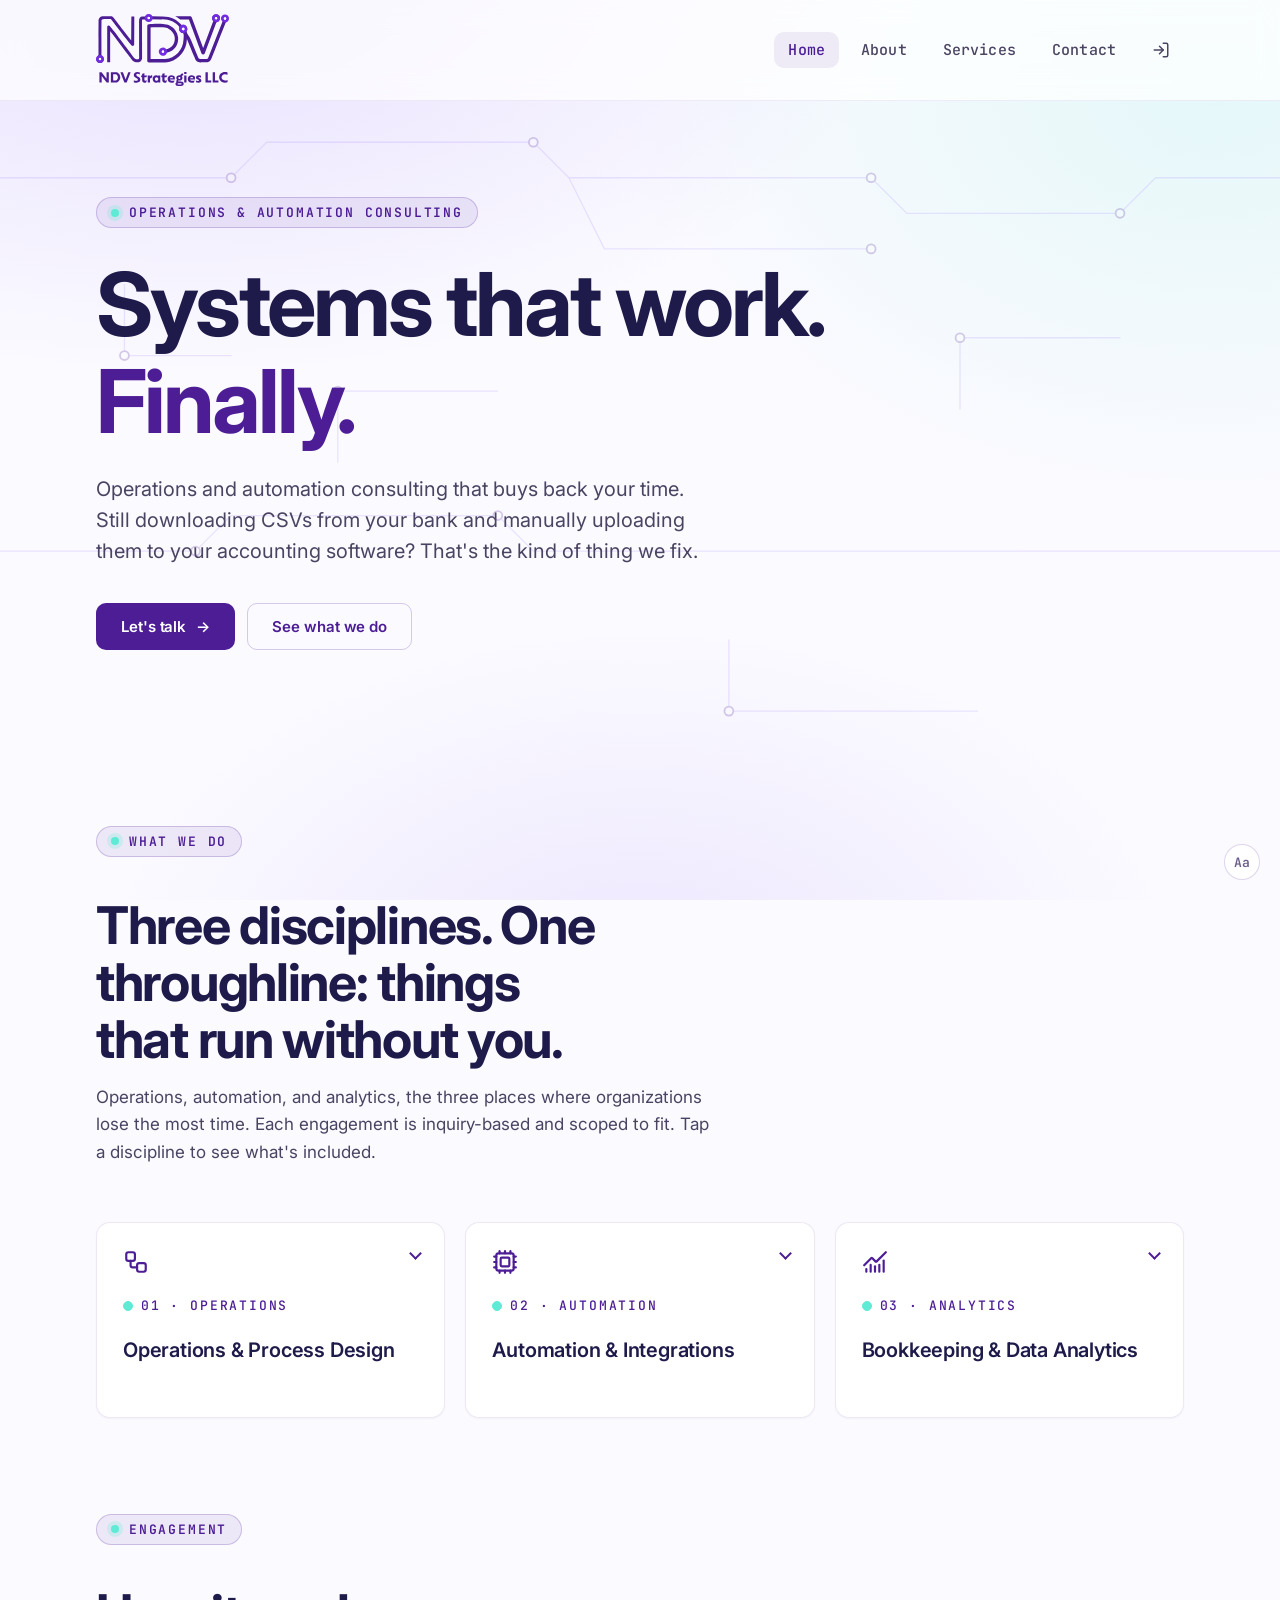
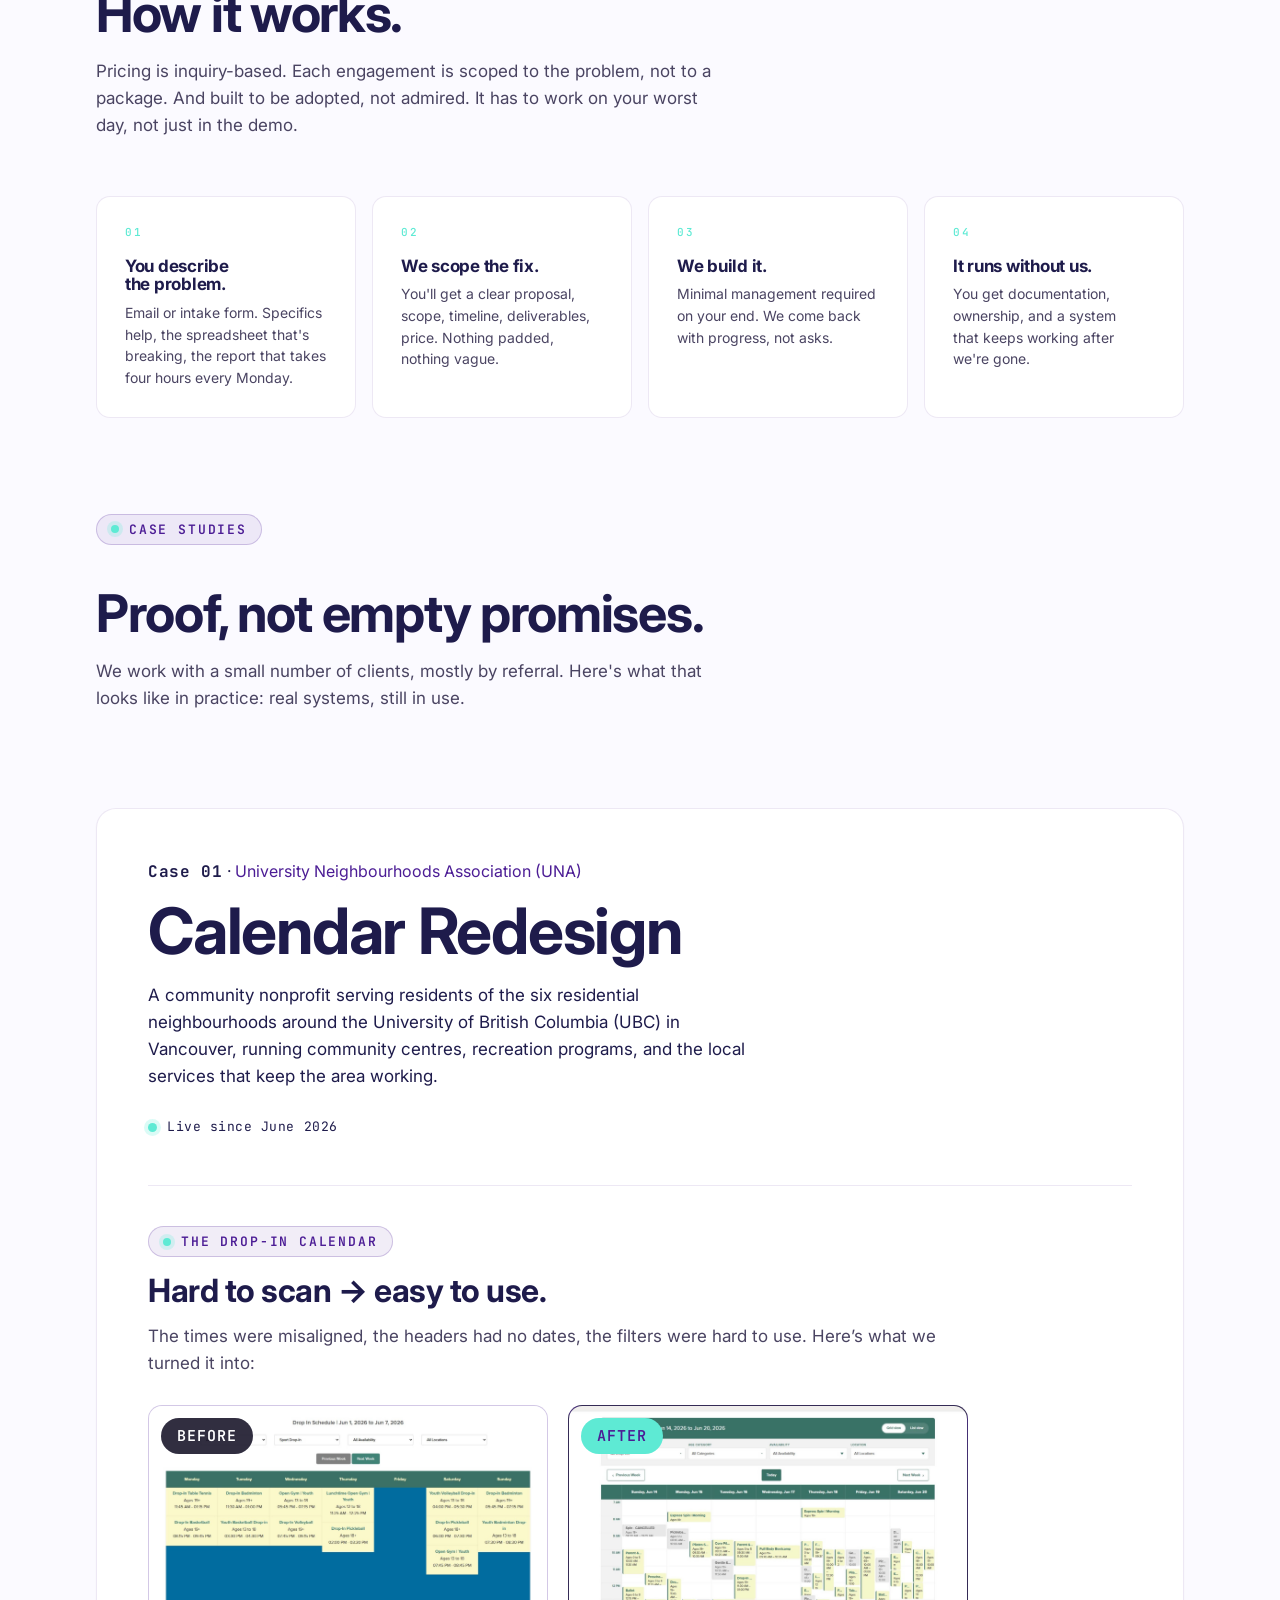
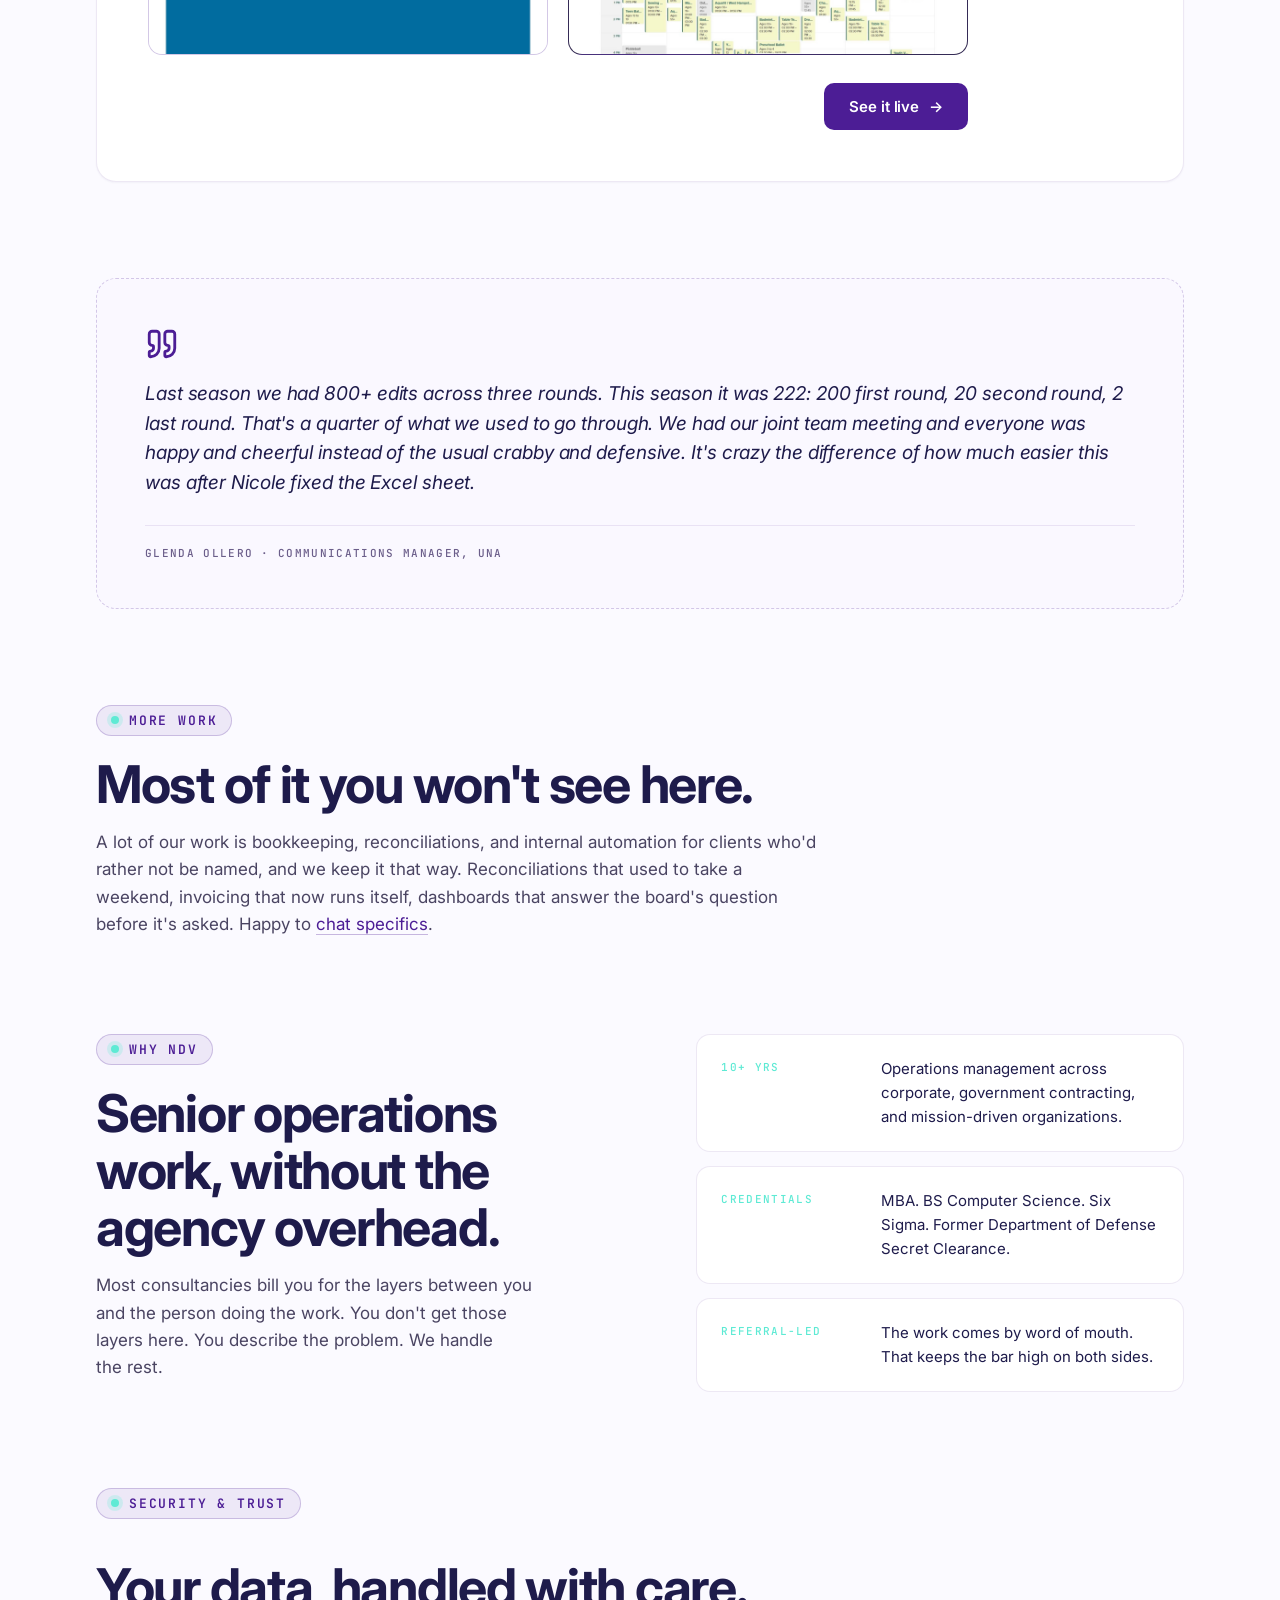
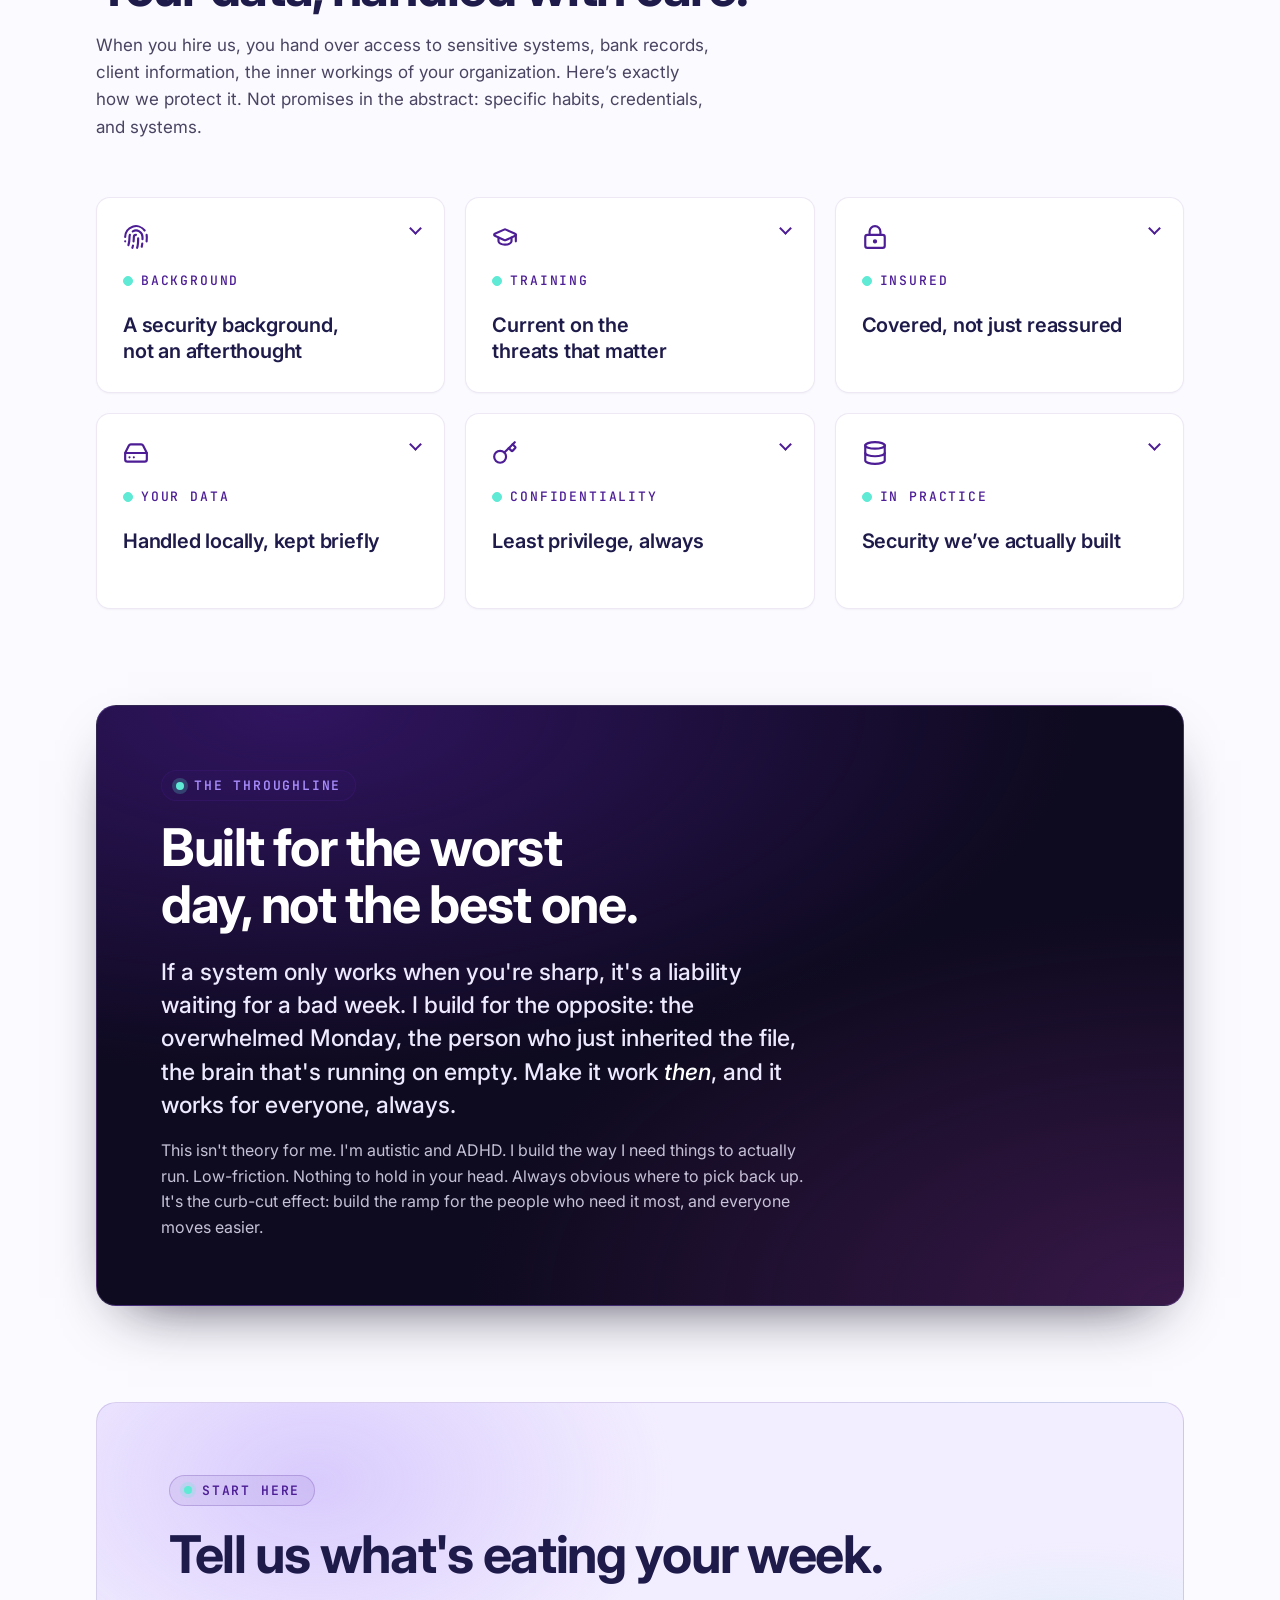
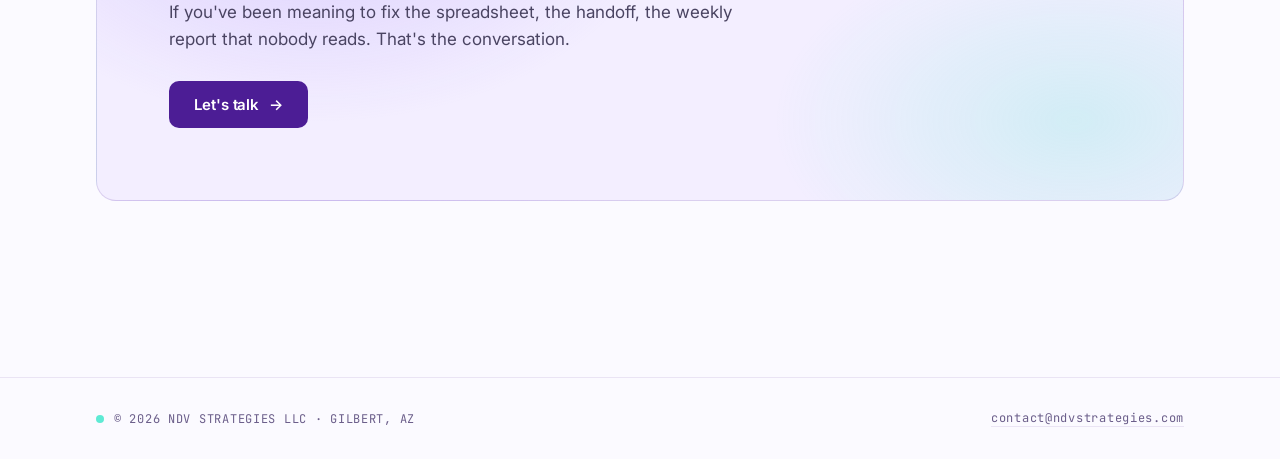
==== index.html @ 49d9cf90 "Services as 01/02/03 accordion; trim Work/Security from nav Convert the Services section from stacke" ====
<!doctype html>
<html lang="en">
<head>
<meta charset="utf-8">
<meta name="viewport" content="width=device-width, initial-scale=1">
<!-- Google Analytics -->
<script async src="https://www.googletagmanager.com/gtag/js?id=G-9NS33HYLJK"></script>
<script>window.dataLayer=window.dataLayer||[];function gtag(){dataLayer.push(arguments);}gtag('js',new Date());gtag('config','G-9NS33HYLJK');</script>
<title>NDV Strategies · Systems that work. Finally.</title>
<meta name="description" content="Operations and automation consulting that buys back your time. Dashboards, reports, and workflows for organizations that need systems that actually run.">
<link rel="icon" type="image/svg+xml" href="assets/ndv-strategies-favicon.svg">
<link rel="icon" type="image/png" href="assets/ndv-strategies-favicon.png">
<link rel="stylesheet" href="colors_and_type.css">
<link rel="stylesheet" href="css/styles.css">
</head>
<body>

<!-- Circuit background (fixed, subtle) -->
<svg class="circuit-bg" viewBox="0 0 1440 900" preserveAspectRatio="xMidYMid slice" aria-hidden="true">
  <g fill="none" stroke="#A78BFA" stroke-width="1.5" stroke-linecap="round" stroke-linejoin="round" opacity="0.9">
    <path d="M -50 200 L 260 200 L 300 160 L 600 160 L 640 200 L 980 200"/>
    <path d="M 980 200 L 1020 240 L 1260 240 L 1300 200 L 1500 200"/>
    <path d="M 640 200 L 680 280 L 980 280"/>
    <path d="M -50 620 L 220 620 L 260 580 L 560 580 L 600 620 L 1500 620"/>
    <path d="M 380 520 L 380 440 L 560 440"/>
    <path d="M 1080 460 L 1080 380 L 1260 380"/>
    <path d="M 820 720 L 820 800 L 1100 800"/>
    <path d="M 140 320 L 140 400 L 260 400"/>
  </g>
  <g fill="#FFFFFF" stroke="#4C1D95" stroke-width="2">
    <circle cx="260" cy="200" r="5"/><circle cx="600" cy="160" r="5"/>
    <circle cx="980" cy="200" r="5"/><circle cx="1260" cy="240" r="5"/>
    <circle cx="220" cy="620" r="5"/><circle cx="560" cy="580" r="5"/>
    <circle cx="980" cy="280" r="5"/><circle cx="380" cy="440" r="5"/>
    <circle cx="1080" cy="380" r="5"/><circle cx="820" cy="800" r="5"/>
    <circle cx="140" cy="400" r="5"/>
  </g>
</svg>

<!-- Nav -->
<nav class="site-nav">
  <div class="shell nav-inner">
    <a class="nav-brand" href="index.html" aria-label="NDV Strategies, home">
      <img src="assets/ndv-strategies-logo-primary-transparent.svg" alt="NDV Strategies">
    </a>
    <button class="nav-toggle" aria-label="Toggle menu" aria-expanded="false">
      <svg viewBox="0 0 24 24"><path d="M4 7h16M4 12h16M4 17h16"/></svg>
    </button>
    <ul class="nav-links">
      <li><a href="index.html" class="active">Home</a></li>
      <li><a href="about.html">About</a></li>
      <li><a href="#services">Services</a></li>
      <li><a href="contact.html">Contact</a></li>
      <li><a href="portal.html" class="nav-portal" aria-label="Client login portal" title="Client login"><svg width="18" height="18" viewBox="0 0 24 24" fill="none" stroke="currentColor" stroke-width="2" stroke-linecap="round" stroke-linejoin="round" aria-hidden="true"><path d="m10 17 5-5-5-5"/><path d="M15 12H3"/><path d="M15 3h4a2 2 0 0 1 2 2v14a2 2 0 0 1-2 2h-4"/></svg><span class="nav-portal-text">Login</span></a></li>
    </ul>
  </div>
</nav>

<main>

  <!-- Hero -->
  <section class="hero">
    <div class="shell">
      <span class="eyebrow"><span class="node"></span> Operations &amp; automation consulting</span>
      <h1>Systems that work.<br><span class="fin">Finally.</span></h1>
      <p class="sub">Operations and automation consulting that buys back your time. Still downloading CSVs from your bank and manually uploading them to your accounting software? That's the kind of thing we fix.</p>
      <div class="hero-ctas">
        <a class="btn" href="contact.html">Let's talk <span class="arrow">→</span></a>
        <a class="btn btn-ghost" href="#services">See what we do</a>
      </div>
    </div>
  </section>

  <!-- ───────── SERVICES ───────── -->
  <section class="section" id="services">
    <div class="shell">
      <div class="section-head">
        <span class="eyebrow"><span class="node"></span> What we do</span>
        <h2 style="margin-top:20px">Three disciplines. One throughline: things that run without you.</h2>
        <p>Operations, automation, and analytics, the three places where organizations lose the most time. Each engagement is inquiry-based and scoped to fit. Tap a discipline to see what's included.</p>
      </div>

      <div class="grid-3 grid-3--expandable stack-grid">

        <article class="card card--expandable sec-card">
          <h3 class="card-head">
            <button type="button" class="card-toggle" aria-expanded="false">
              <span class="card-icon"><svg viewBox="0 0 24 24" fill="none" stroke="currentColor" stroke-width="2" stroke-linecap="round" stroke-linejoin="round" aria-hidden="true"><rect width="8" height="8" x="3" y="3" rx="2"/><path d="M7 11v4a2 2 0 0 0 2 2h4"/><rect width="8" height="8" x="13" y="13" rx="2"/></svg></span>
              <span class="mono-label">01 · Operations</span>
              <span class="card-name">Operations &amp; Process Design</span>
              <span class="card-chevron-wrap"><span class="card-chevron" aria-hidden="true"></span></span>
            </button>
          </h3>
          <div class="card-details">
            <div class="card-details-inner">
              <p class="svc-card-quote">"Your team is doing three jobs each and nothing has a system. We fix that."</p>
              <ul>
                <li><strong>Workflow design</strong>: mapping the work that's happening, and the work that should be</li>
                <li><strong>SOP documentation</strong>: writing down what lives in people's heads before they leave</li>
                <li><strong>Process audits</strong>: finding the bottleneck nobody's named yet</li>
                <li><strong>Operational strategy</strong>: picking which systems to fix first</li>
              </ul>
            </div>
          </div>
        </article>

        <article class="card card--expandable sec-card">
          <h3 class="card-head">
            <button type="button" class="card-toggle" aria-expanded="false">
              <span class="card-icon"><svg viewBox="0 0 24 24" fill="none" stroke="currentColor" stroke-width="2" stroke-linecap="round" stroke-linejoin="round" aria-hidden="true"><path d="M12 20v2"/><path d="M12 2v2"/><path d="M17 20v2"/><path d="M17 2v2"/><path d="M2 12h2"/><path d="M2 17h2"/><path d="M2 7h2"/><path d="M20 12h2"/><path d="M20 17h2"/><path d="M20 7h2"/><path d="M7 20v2"/><path d="M7 2v2"/><rect x="4" y="4" width="16" height="16" rx="2"/><rect x="8" y="8" width="8" height="8" rx="1"/></svg></span>
              <span class="mono-label">02 · Automation</span>
              <span class="card-name">Automation &amp; Integrations</span>
              <span class="card-chevron-wrap"><span class="card-chevron" aria-hidden="true"></span></span>
            </button>
          </h3>
          <div class="card-details">
            <div class="card-details-inner">
              <p class="svc-card-quote">"If you're doing it manually every week, it should be automated."</p>
              <ul>
                <li><strong>Tool integration</strong>: Zapier, Power Automate, native APIs</li>
                <li><strong>Dashboard builds</strong>: one screen for the thing you're always asking about</li>
                <li><strong>Report automation</strong>: the weekly PDF, generated on its own</li>
                <li><strong>Data pipelines</strong>: moving records between systems without rekeying</li>
              </ul>
            </div>
          </div>
        </article>

        <article class="card card--expandable sec-card">
          <h3 class="card-head">
            <button type="button" class="card-toggle" aria-expanded="false">
              <span class="card-icon"><svg viewBox="0 0 24 24" fill="none" stroke="currentColor" stroke-width="2" stroke-linecap="round" stroke-linejoin="round" aria-hidden="true"><path d="M12 16v5"/><path d="M16 14.639V21"/><path d="M20 10.656V21"/><path d="m22 3-8.646 8.646a.5.5 0 0 1-.708 0L9.354 8.354a.5.5 0 0 0-.707 0L2 15"/><path d="M4 18.463V21"/><path d="M8 14.656V21"/></svg></span>
              <span class="mono-label">03 · Analytics</span>
              <span class="card-name">Bookkeeping &amp; Data Analytics</span>
              <span class="card-chevron-wrap"><span class="card-chevron" aria-hidden="true"></span></span>
            </button>
          </h3>
          <div class="card-details">
            <div class="card-details-inner">
              <p class="svc-card-quote">"Clean books. Clear reports. Decisions backed by actual data."</p>
              <ul>
                <li><strong>Monthly reconciliations</strong>: the books, kept current</li>
                <li><strong>Financial reporting</strong>: statements and summaries the board can read</li>
                <li><strong>Budget forecasting</strong>: the numbers that tell you what to do next</li>
                <li><strong>Data visualization</strong>: charts that answer the question, not decorate the slide</li>
              </ul>
            </div>
          </div>
        </article>

      </div>
    </div>
  </section>

  <!-- Engagement model -->
  <section class="section">
    <div class="shell">
      <div class="section-head">
        <span class="eyebrow"><span class="node"></span> Engagement</span>
        <h2 style="margin-top:20px">How it works.</h2>
        <p>Pricing is inquiry-based. Each engagement is scoped to the problem, not to a package. And built to be adopted, not admired. It has to work on your worst day, not just in the demo.</p>
      </div>

      <ol class="steps">
        <li>
          <span class="step-num">01</span>
          <h3>You describe the problem.</h3>
          <p>Email or intake form. Specifics help, the spreadsheet that's breaking, the report that takes four hours every Monday.</p>
        </li>
        <li>
          <span class="step-num">02</span>
          <h3>We scope the fix.</h3>
          <p>You'll get a clear proposal, scope, timeline, deliverables, price. Nothing padded, nothing vague.</p>
        </li>
        <li>
          <span class="step-num">03</span>
          <h3>We build it.</h3>
          <p>Minimal management required on your end. We come back with progress, not asks.</p>
        </li>
        <li>
          <span class="step-num">04</span>
          <h3>It runs without us.</h3>
          <p>You get documentation, ownership, and a system that keeps working after we're gone.</p>
        </li>
      </ol>
    </div>
  </section>

  <!-- ───────── WORK ───────── -->
  <section class="section" id="work">
    <div class="shell">
      <div class="section-head" style="margin-bottom:0">
        <span class="eyebrow"><span class="node"></span> Case studies</span>
        <h2 style="margin-top:20px">Proof, not empty promises.</h2>
        <p>We work with a small number of clients, mostly by referral. Here's what that looks like in practice: real systems, still in use.</p>
      </div>
    </div>
  </section>

  <!-- Case study 01: UNA -->
  <section class="section">
    <div class="shell">
      <article class="case">
        <header class="case-head">
          <span class="mono-label"><span class="case-num">Case 01</span> · <a href="https://www.myuna.ca" target="_blank" rel="noopener">University Neighbourhoods Association (UNA)</a></span>
          <h2>Calendar Redesign</h2>
          <p class="case-sub">A community nonprofit serving residents of the six residential neighbourhoods around the University of British Columbia (UBC) in Vancouver, running community centres, recreation programs, and the local services that keep the area working.</p>
          <p class="case-status"><span class="case-dot"></span> Live since June 2026</p>
        </header>

        <!-- Drop-in calendar -->
        <div class="case-block">
          <span class="eyebrow"><span class="node"></span> The drop-in calendar</span>
          <h3>Hard to scan &rarr; easy to use.</h3>
          <p class="case-intro">The times were misaligned, the headers had no dates, the filters were hard to use. Here&rsquo;s what we turned it into:</p>

          <div class="ba-grid">
            <figure class="ba-card ba-before">
              <div class="ba-shot">
                <span class="ba-tag">Before</span>
                <img src="assets/una-dropin-before.png" alt="UNA drop-in schedule before the redesign: unstyled header and blank days rendered as blue blocks" loading="lazy">
              </div>
            </figure>
            <figure class="ba-card ba-after">
              <div class="ba-shot">
                <span class="ba-tag">After</span>
                <img src="assets/una-dropin-after.png" alt="UNA drop-in schedule after the redesign: clean green branded weekly calendar with working filters" loading="lazy">
              </div>
            </figure>
          </div>
          <div class="case-cta">
            <a class="btn" href="https://www.myuna.ca/drop-in#calendar-grid" target="_blank" rel="noopener">See it live <span class="arrow">&rarr;</span></a>
          </div>
        </div>
      </article>
    </div>
  </section>

  <!-- Testimonial -->
  <section class="section">
    <div class="shell">
      <div class="testimonial-placeholder">
        <div class="tp-mark"><svg viewBox="0 0 24 24" fill="none" stroke="currentColor" stroke-width="2" stroke-linecap="round" stroke-linejoin="round" aria-hidden="true"><path d="M16 3a2 2 0 0 0-2 2v6a2 2 0 0 0 2 2 1 1 0 0 1 1 1v1a2 2 0 0 1-2 2 1 1 0 0 0-1 1v2a1 1 0 0 0 1 1 6 6 0 0 0 6-6V5a2 2 0 0 0-2-2z"/><path d="M5 3a2 2 0 0 0-2 2v6a2 2 0 0 0 2 2 1 1 0 0 1 1 1v1a2 2 0 0 1-2 2 1 1 0 0 0-1 1v2a1 1 0 0 0 1 1 6 6 0 0 0 6-6V5a2 2 0 0 0-2-2z"/></svg></div>
        <p class="tp-copy">Last season we had 800+ edits across three rounds. This season it was 222: 200 first round, 20 second round, 2 last round. That&#39;s a quarter of what we used to go through. We had our joint team meeting and everyone was happy and cheerful instead of the usual crabby and defensive. It&#39;s crazy the difference of how much easier this was after Nicole fixed the Excel sheet.</p>
        <div class="tp-foot">
          <span class="mono">Glenda Ollero &middot; Communications Manager, UNA</span>
        </div>
      </div>
    </div>
  </section>

  <!-- More work / confidentiality -->
  <section class="section">
    <div class="shell">
      <div class="more-work">
        <span class="eyebrow"><span class="node"></span> More work</span>
        <h2 style="margin-top:20px">Most of it you won't see here.</h2>
        <p>A lot of our work is bookkeeping, reconciliations, and internal automation for clients who'd rather not be named, and we keep it that way. Reconciliations that used to take a weekend, invoicing that now runs itself, dashboards that answer the board's question before it's asked. Happy to <a href="mailto:contact@ndvstrategies.com">chat specifics</a>.</p>
      </div>
    </div>
  </section>

  <!-- Why NDV -->
  <section class="section">
    <div class="shell">
      <div class="trust">
        <div class="trust-lede">
          <span class="eyebrow"><span class="node"></span> Why NDV</span>
          <h2 style="margin-top:20px">Senior operations work, without the agency overhead.</h2>
          <p>Most consultancies bill you for the layers between you and the person doing the work. You don't get those layers here. You describe the problem. We handle the rest.</p>
        </div>
        <ul class="trust-points">
          <li>
            <span class="mono-label">10+ yrs</span>
            <p>Operations management across corporate, government contracting, and mission-driven organizations.</p>
          </li>
          <li>
            <span class="mono-label">Credentials</span>
            <p>MBA. BS Computer Science. Six Sigma. Former Department of Defense Secret Clearance.</p>
          </li>
          <li>
            <span class="mono-label">Referral-led</span>
            <p>The work comes by word of mouth. That keeps the bar high on both sides.</p>
          </li>
        </ul>
      </div>
    </div>
  </section>

  <!-- ───────── SECURITY ───────── -->
  <section class="section" id="security">
    <div class="shell">
      <div class="section-head">
        <span class="eyebrow"><span class="node"></span> Security &amp; Trust</span>
        <h2 style="margin-top:20px">Your data, handled with care.</h2>
        <p>When you hire us, you hand over access to sensitive systems, bank records, client information, the inner workings of your organization. Here&rsquo;s exactly how we protect it. Not promises in the abstract: specific habits, credentials, and systems.</p>
      </div>
      <div class="grid-3 grid-3--expandable stack-grid">

        <article class="card card--expandable sec-card">
          <h3 class="card-head">
            <button type="button" class="card-toggle" aria-expanded="false">
              <span class="card-icon"><svg viewBox="0 0 24 24" fill="none" stroke="currentColor" stroke-width="2" stroke-linecap="round" stroke-linejoin="round" aria-hidden="true"><path d="M12 10a2 2 0 0 0-2 2c0 1.02-.1 2.51-.26 4"/><path d="M14 13.12c0 2.38 0 6.38-1 8.88"/><path d="M17.29 21.02c.12-.6.43-2.3.5-3.02"/><path d="M2 12a10 10 0 0 1 18-6"/><path d="M2 16h.01"/><path d="M21.8 16c.2-2 .131-5.354 0-6"/><path d="M5 19.5C5.5 18 6 15 6 12a6 6 0 0 1 .34-2"/><path d="M8.65 22c.21-.66.45-1.32.57-2"/><path d="M9 6.8a6 6 0 0 1 9 5.2v2"/></svg></span>
              <span class="mono-label">Background</span>
              <span class="card-name">A security background, not an afterthought</span>
              <span class="card-chevron-wrap"><span class="card-chevron" aria-hidden="true"></span></span>
            </button>
          </h3>
          <div class="card-details">
            <div class="card-details-inner">
              <ul>
                <li>Former <strong>Facilities Security Officer (FSO)</strong> for a <strong>Department of Defense (DoD)</strong> subcontractor, where I managed security and compliance.</li>
                <li>Held a <strong>DoD Secret clearance</strong> in that role.</li>
                <li><strong>B.S. Computer Science</strong> and an <strong>MBA</strong>: I understand the systems I secure, not just the checklists.</li>
                <li><strong>30+ years</strong> working with computers, since the DOS era.</li>
              </ul>
            </div>
          </div>
        </article>

        <article class="card card--expandable sec-card">
          <h3 class="card-head">
            <button type="button" class="card-toggle" aria-expanded="false">
              <span class="card-icon"><svg viewBox="0 0 24 24" fill="none" stroke="currentColor" stroke-width="2" stroke-linecap="round" stroke-linejoin="round" aria-hidden="true"><path d="M21.42 10.922a1 1 0 0 0-.019-1.838L12.83 5.18a2 2 0 0 0-1.66 0L2.6 9.08a1 1 0 0 0 0 1.832l8.57 3.908a2 2 0 0 0 1.66 0z"/><path d="M22 10v6"/><path d="M6 12.5V16a6 3 0 0 0 12 0v-3.5"/></svg></span>
              <span class="mono-label">Training</span>
              <span class="card-name">Current on the threats that matter</span>
              <span class="card-chevron-wrap"><span class="card-chevron" aria-hidden="true"></span></span>
            </button>
          </h3>
          <div class="card-details">
            <div class="card-details-inner">
              <ul>
                <li>Complete <strong>annual cybersecurity awareness training</strong>: PII/PCI handling, phishing, and social-engineering defense.</li>
                <li>Working knowledge of <strong>NIST</strong> and <strong>CMMC</strong> compliance frameworks.</li>
                <li>Hands-on experience handling <strong>PII</strong> and <strong>PCI-regulated</strong> data correctly.</li>
              </ul>
            </div>
          </div>
        </article>

        <article class="card card--expandable sec-card">
          <h3 class="card-head">
            <button type="button" class="card-toggle" aria-expanded="false">
              <span class="card-icon"><svg viewBox="0 0 24 24" fill="none" stroke="currentColor" stroke-width="2" stroke-linecap="round" stroke-linejoin="round" aria-hidden="true"><circle cx="12" cy="16" r="1"/><rect x="3" y="10" width="18" height="12" rx="2"/><path d="M7 10V7a5 5 0 0 1 10 0v3"/></svg></span>
              <span class="mono-label">Insured</span>
              <span class="card-name">Covered, not just reassured</span>
              <span class="card-chevron-wrap"><span class="card-chevron" aria-hidden="true"></span></span>
            </button>
          </h3>
          <div class="card-details">
            <div class="card-details-inner">
              <ul>
                <li>NDV Strategies carries <strong>professional liability / Errors &amp; Omissions (E&amp;O) insurance</strong>.</li>
                <li>So if something ever goes wrong, you&rsquo;re protected, not left holding the risk.</li>
              </ul>
            </div>
          </div>
        </article>

        <article class="card card--expandable sec-card">
          <h3 class="card-head">
            <button type="button" class="card-toggle" aria-expanded="false">
              <span class="card-icon"><svg viewBox="0 0 24 24" fill="none" stroke="currentColor" stroke-width="2" stroke-linecap="round" stroke-linejoin="round" aria-hidden="true"><path d="M10 16h.01"/><path d="M2.212 11.577a2 2 0 0 0-.212.896V18a2 2 0 0 0 2 2h16a2 2 0 0 0 2-2v-5.527a2 2 0 0 0-.212-.896L18.55 5.11A2 2 0 0 0 16.76 4H7.24a2 2 0 0 0-1.79 1.11z"/><path d="M21.946 12.013H2.054"/><path d="M6 16h.01"/></svg></span>
              <span class="mono-label">Your data</span>
              <span class="card-name">Handled locally, kept briefly</span>
              <span class="card-chevron-wrap"><span class="card-chevron" aria-hidden="true"></span></span>
            </button>
          </h3>
          <div class="card-details">
            <div class="card-details-inner">
              <ul>
                <li><strong>Local-first.</strong> Wherever possible, your financial data is processed on our own systems, not uploaded to third-party tools or AI services.</li>
                <li><strong>Read-only by default.</strong> We request only the access a task actually needs.</li>
                <li><strong>Credentials are never hardcoded</strong>: they live in encrypted local config, never pasted into documents, code, or email.</li>
                <li><strong>Deleted within 30 days</strong> of completing the related work, never stockpiled.</li>
                <li><strong>Multi-factor authentication</strong> on every account that touches your information.</li>
              </ul>
            </div>
          </div>
        </article>

        <article class="card card--expandable sec-card">
          <h3 class="card-head">
            <button type="button" class="card-toggle" aria-expanded="false">
              <span class="card-icon"><svg viewBox="0 0 24 24" fill="none" stroke="currentColor" stroke-width="2" stroke-linecap="round" stroke-linejoin="round" aria-hidden="true"><path d="m15.5 7.5 2.3 2.3a1 1 0 0 0 1.4 0l2.1-2.1a1 1 0 0 0 0-1.4L19 4"/><path d="m21 2-9.6 9.6"/><circle cx="7.5" cy="15.5" r="5.5"/></svg></span>
              <span class="mono-label">Confidentiality</span>
              <span class="card-name">Least privilege, always</span>
              <span class="card-chevron-wrap"><span class="card-chevron" aria-hidden="true"></span></span>
            </button>
          </h3>
          <div class="card-details">
            <div class="card-details-inner">
              <ul>
                <li><strong>NDA-ready</strong>: happy to sign yours, or provide one.</li>
                <li>Access is limited to what the project requires, and handed back when it&rsquo;s done.</li>
                <li>No sensitive documents over unsecured email.</li>
              </ul>
            </div>
          </div>
        </article>

        <article class="card card--expandable sec-card">
          <h3 class="card-head">
            <button type="button" class="card-toggle" aria-expanded="false">
              <span class="card-icon"><svg viewBox="0 0 24 24" fill="none" stroke="currentColor" stroke-width="2" stroke-linecap="round" stroke-linejoin="round" aria-hidden="true"><ellipse cx="12" cy="5" rx="9" ry="3"/><path d="M3 5V19A9 3 0 0 0 21 19V5"/><path d="M3 12A9 3 0 0 0 21 12"/></svg></span>
              <span class="mono-label">In practice</span>
              <span class="card-name">Security we&rsquo;ve actually built</span>
              <span class="card-chevron-wrap"><span class="card-chevron" aria-hidden="true"></span></span>
            </button>
          </h3>
          <div class="card-details">
            <div class="card-details-inner">
              <ul>
                <li>My <strong>Statement Manager</strong> downloads bank statements and processes them <strong>entirely on a local machine</strong>.</li>
                <li>Nothing is uploaded to an outside service to do the work.</li>
                <li>It runs on the same <strong>deletion schedule</strong> above. Proof, not just promises.</li>
              </ul>
            </div>
          </div>
        </article>

      </div>
    </div>
  </section>

  <!-- ND-first philosophy -->
  <section class="section">
    <div class="shell">
      <div class="philosophy">
        <span class="eyebrow"><span class="node"></span> The throughline</span>
        <h2>Built for the worst day, not the best one.</h2>
        <p class="phil-lede">If a system only works when you're sharp, it's a liability waiting for a bad week. I build for the opposite: the overwhelmed Monday, the person who just inherited the file, the brain that's running on empty. Make it work <em>then</em>, and it works for everyone, always.</p>
        <p>This isn't theory for me. I'm autistic and ADHD. I build the way I need things to actually run. Low-friction. Nothing to hold in your head. Always obvious where to pick back up. It's the curb-cut effect: build the ramp for the people who need it most, and everyone moves easier.</p>
      </div>
    </div>
  </section>

  <!-- CTA -->
  <section class="section">
    <div class="shell">
      <div class="cta-band">
        <span class="eyebrow"><span class="node"></span> Start here</span>
        <h2 style="margin-top:20px">Tell us what's eating your week.</h2>
        <p>If you've been meaning to fix the spreadsheet, the handoff, the weekly report that nobody reads. That's the conversation.</p>
        <a class="btn" href="contact.html">Let's talk <span class="arrow">→</span></a>
      </div>
    </div>
  </section>

</main>

<!-- Lightbox overlay for before/after images -->
<div class="lightbox" id="lightbox" role="dialog" aria-modal="true" aria-label="Enlarged image">
  <button class="lightbox-close" type="button" aria-label="Close">&times;</button>
  <img src="" alt="">
</div>

<footer class="site-footer">
  <div class="shell footer-inner">
    <span class="status"><span class="pulse"></span> © 2026 NDV Strategies LLC · Gilbert, AZ</span>
    <a href="mailto:contact@ndvstrategies.com" style="color:#6B5E8A; border-bottom:1px solid rgba(76,29,149,0.10);">contact@ndvstrategies.com</a>

  </div>
</footer>
<script>if (localStorage.getItem('fastfont') === 'true') document.body.classList.add('fast-font');</script>

<!-- Page-specific styles (merged: home + services + work + security) -->
<style>
  /* Anchor targets clear the sticky nav when jumped to from another page. */
  #services, #work, #security { scroll-margin-top: 96px; }

  /* ── ND-first philosophy band ───────────────────────── */
  .philosophy {
    padding: clamp(36px, 5vw, 64px);
    border-radius: var(--r-xl);
    background:
      radial-gradient(130% 110% at 18% 0%, rgba(76,29,149,0.55), transparent 56%),
      radial-gradient(120% 120% at 100% 100%, rgba(115,44,130,0.42), transparent 55%),
      #0E0A1F;
    border: 1px solid rgba(167,139,250,0.22);
    box-shadow: 0 24px 60px -32px rgba(14,10,31,0.9);
  }
  .philosophy .eyebrow { color: var(--purple-light); }
  .philosophy h2 { color: #FFFFFF; margin: 18px 0 0; max-width: 20ch; }
  .philosophy p { color: rgba(237,233,254,0.82); max-width: 660px; font-size: 16px; line-height: 1.6; }
  .philosophy .phil-lede {
    font-size: clamp(19px, 1.9vw, 23px);
    line-height: 1.45;
    color: #EDE9FE;
    font-weight: 500;
    margin-top: 22px;
  }
  .philosophy p + p { margin-top: 16px; }
  .philosophy em { font-style: italic; color: #FFFFFF; }

  /* ── Trust / Why NDV layout ─────────────────────────── */
  .trust {
    display: grid;
    grid-template-columns: 1.1fr 1fr;
    gap: 64px;
    align-items: start;
  }
  @media (max-width: 1023px) { .trust { grid-template-columns: 1fr; gap: 40px; } }
  .trust-lede p { margin-top: 16px; font-size: 17px; max-width: 460px; }
  .trust-points {
    list-style: none; padding: 0; margin: 0;
    display: grid; gap: 14px;
  }
  .trust-points li {
    padding: 22px 24px;
    background: #FFFFFF;
    border: 1px solid rgba(76,29,149,0.10);
    border-radius: var(--r-lg);
    display: grid;
    grid-template-columns: 140px 1fr;
    gap: 20px;
    align-items: start;
  }
  .trust-points .mono-label {
    font-family: var(--font-mono);
    font-size: 11px; font-weight: 500;
    letter-spacing: 0.12em; text-transform: uppercase;
    color: var(--teal); padding-top: 3px;
  }
  .trust-points p { font-size: 15px; color: #1E1B4B; }
  @media (max-width: 640px) { .trust-points li { grid-template-columns: 1fr; gap: 8px; } }

  /* ── Testimonial ────────────────────────────────────── */
  .testimonial-placeholder {
    padding: 48px;
    background: #FAF8FF;
    border: 1px dashed rgba(76,29,149,0.22);
    border-radius: var(--r-xl);
    position: relative;
  }
  @media (max-width: 767px) { .testimonial-placeholder { padding: 32px 24px; } }
  .tp-mark { display: inline-flex; color: var(--purple-deep); margin-bottom: 18px; }
  .tp-mark svg { width: 34px; height: 34px; }
  .tp-copy {
    font-size: clamp(16px, 1.5vw, 19px);
    line-height: 1.55;
    color: #1E1B4B;
    font-weight: 400;
    font-style: italic;
    letter-spacing: -0.005em;
    margin-bottom: 14px;
  }
  .tp-foot {
    margin-top: 28px; padding-top: 20px;
    border-top: 1px solid rgba(76,29,149,0.10);
    display: flex; justify-content: space-between;
    gap: 16px; flex-wrap: wrap;
  }

  /* ── Services accordion cards (share .sec-card styling) ── */
  .sec-card .card-details-inner p.svc-card-quote {
    color: var(--purple-deep);
    font-style: italic;
    font-weight: 500;
    font-size: 15px;
    line-height: 1.45;
    margin: 0 0 14px;
  }

  /* ── Engagement steps ───────────────────────────────── */
  .steps {
    list-style: none; padding: 0; margin: 0;
    display: grid; grid-template-columns: repeat(4, 1fr); gap: 16px;
    counter-reset: step;
  }
  @media (max-width: 1023px) { .steps { grid-template-columns: repeat(2, 1fr); } }
  @media (max-width: 540px)  { .steps { grid-template-columns: 1fr; } }
  .steps li {
    padding: 28px; background: #FFFFFF;
    border: 1px solid rgba(76,29,149,0.10);
    border-radius: var(--r-lg); position: relative;
  }
  .step-num {
    font-family: var(--font-mono);
    font-size: 11px; font-weight: 500;
    letter-spacing: 0.14em; color: var(--teal);
    display: block; margin-bottom: 18px;
  }
  .steps h3 { font-size: 17px; margin-bottom: 8px; }
  .steps p { font-size: 14px; line-height: 1.55; }

  /* ── Work / case study ──────────────────────────────── */
  .case {
    background: #FFFFFF;
    border: 1px solid rgba(76,29,149,0.10);
    border-radius: var(--r-xl);
    padding: clamp(28px, 4vw, 56px);
    box-shadow: 0 1px 2px rgba(33,7,73,0.04);
  }
  .case-head { max-width: 760px; }
  .case-head h2 { font-size: clamp(40px, 5vw, 64px); margin: 14px 0 0; letter-spacing: -0.02em; }
  .case-sub { font-size: 17px; margin-top: 16px; color: #1E1B4B; max-width: 620px; }
  .case-head .case-num { font-family: var(--font-mono); font-weight: 700; letter-spacing: 0.04em; color: #1E1B4B; }
  .case-head .mono-label a { color: var(--purple-deep); text-decoration: none; transition: color 160ms ease; }
  .case-head .mono-label a:hover { color: #7C3AED; }
  .case-status {
    display: inline-flex; align-items: center; gap: 10px;
    font-family: var(--font-mono); font-size: 13px; letter-spacing: 0.04em;
    color: #1E1B4B; margin-top: 26px;
  }
  .case-status .case-dot {
    width: 9px; height: 9px; border-radius: 50%;
    background: var(--teal); box-shadow: 0 0 0 4px rgba(94,234,212,0.22);
  }
  .case-block {
    margin-top: 48px; padding-top: 40px;
    border-top: 1px solid rgba(76,29,149,0.10);
  }
  .case-block h3 { font-size: clamp(24px, 2.6vw, 32px); margin: 16px 0 0; letter-spacing: -0.015em; }
  .case-intro { font-size: 17px; max-width: 820px; margin-top: 14px; }
  .case-intro a { color: var(--purple-deep); border-bottom: 1px solid rgba(76,29,149,0.3); transition: border-color 160ms ease; }
  .case-intro a:hover { border-bottom-color: var(--purple-deep); }
  .case-cta { max-width: 820px; text-align: right; }

  /* Before / after */
  .ba-grid {
    display: grid; grid-template-columns: 1fr 1fr; gap: 20px;
    margin: 28px 0; max-width: 820px;
  }
  @media (max-width: 720px) { .ba-grid { grid-template-columns: 1fr; } }
  .ba-card { margin: 0; }
  .ba-shot {
    aspect-ratio: 16 / 10;
    border-radius: var(--r-lg);
    display: flex; align-items: center; justify-content: center;
    text-align: center; overflow: hidden;
    cursor: zoom-in; position: relative;
  }
  .ba-tag {
    position: absolute; top: 12px; left: 12px; z-index: 2;
    font-family: var(--font-mono); font-weight: 600;
    font-size: 15px; letter-spacing: 0.06em; text-transform: uppercase;
    padding: 8px 16px; border-radius: 999px;
    color: #fff; background: rgba(14,10,31,0.85);
  }
  .ba-after .ba-tag { background: var(--teal); color: var(--purple-deep); }
  .ba-shot img { width: 100%; height: 100%; object-fit: cover; object-position: top center; display: block; transition: transform 320ms ease; }
  .ba-card:hover .ba-shot img { transform: scale(1.05); }
  .ba-shot::after {
    content: 'Click to enlarge';
    position: absolute; left: 50%; bottom: 10px; transform: translateX(-50%);
    font-family: var(--font-mono); font-size: 11px; letter-spacing: 0.04em;
    color: #fff; background: rgba(14,10,31,0.8); padding: 5px 11px; border-radius: 999px;
    opacity: 0; transition: opacity 200ms ease; pointer-events: none; white-space: nowrap;
  }
  .ba-card:hover .ba-shot::after { opacity: 1; }
  @media (prefers-reduced-motion: reduce) { .ba-card:hover .ba-shot img { transform: none; } }
  .ba-before .ba-shot { background: #F1EEF8; border: 1px solid rgba(76,29,149,0.18); }
  .ba-after .ba-shot {
    border: 1px solid rgba(167,139,250,0.25);
    background:
      radial-gradient(120% 110% at 18% 0%, rgba(76,29,149,0.5), transparent 56%),
      #0E0A1F;
  }

  /* Lightbox */
  .lightbox {
    position: fixed; inset: 0; z-index: 100;
    background: rgba(14,10,31,0.93);
    display: none; align-items: center; justify-content: center;
    padding: 24px; cursor: zoom-out;
  }
  .lightbox.open { display: flex; }
  .lightbox img {
    max-width: 96vw; max-height: 92vh; width: auto; height: auto;
    border-radius: 10px; box-shadow: 0 30px 80px -20px rgba(0,0,0,0.7);
  }
  .lightbox-close {
    position: absolute; top: 16px; right: 22px;
    background: none; border: 0; color: #fff; font-size: 32px; line-height: 1;
    cursor: pointer; opacity: 0.8;
  }
  .lightbox-close:hover { opacity: 1; }

  .more-work { max-width: 720px; }
  .more-work a { color: var(--purple-deep); border-bottom: 1px solid rgba(76,29,149,0.3); transition: border-color 160ms ease; }
  .more-work a:hover { border-bottom-color: var(--purple-deep); }
  .more-work p { font-size: 17px; margin-top: 16px; }

  /* ── Security cards (light theme over the base expandable) ── */
  .stack-grid { row-gap: 20px; }
  .sec-card.card--expandable {
    background: #FFFFFF;
    border: 1px solid rgba(76,29,149,0.10);
    box-shadow: 0 1px 2px rgba(33,7,73,0.04);
  }
  .sec-card.card--expandable:hover {
    border-color: rgba(76,29,149,0.22);
    transform: translateY(-2px);
    box-shadow: 0 12px 30px -20px rgba(33,7,73,0.25);
  }
  .sec-card .mono-label { color: var(--purple-deep); }
  .sec-card .card-icon { display: block; line-height: 0; margin-bottom: 16px; color: var(--purple-deep); }
  .sec-card .card-icon svg { width: 26px; height: 26px; }
  .sec-card .card-toggle .card-name {
    text-align: left;
    font-size: 20px;
    line-height: 1.3;
    color: #1E1B4B;
    min-height: 2.6em;
  }
  .sec-card .card-toggle { padding-bottom: 16px; }
  .sec-card.card--expandable.open .card-toggle .card-name { min-height: 0; }
  .sec-card.card--expandable.open .card-toggle { padding-bottom: 12px; }
  .sec-card .card-details-inner { padding-top: 0; }
  .sec-card .card-details-inner ul { margin-top: 0; }
  .sec-card .card-chevron { border-right-color: var(--purple-deep); border-bottom-color: var(--purple-deep); }
  .sec-card .card-details-inner p,
  .sec-card .card-details-inner ul li { color: #1E1B4B; font-size: 15px; }
</style>

<script>
  // Mobile nav toggle
  const toggle = document.querySelector('.nav-toggle');
  const links = document.querySelector('.nav-links');
  toggle?.addEventListener('click', () => {
    const open = links.classList.toggle('open');
    toggle.setAttribute('aria-expanded', String(open));
  });
  links?.querySelectorAll('a').forEach(a => a.addEventListener('click', () => links.classList.remove('open')));

  // Expandable security cards — accordion (expands to content height, one open at a time)
  const expandables = document.querySelectorAll('.card--expandable');
  const closeCard = (card) => {
    card.classList.remove('open');
    card.querySelector('.card-toggle').setAttribute('aria-expanded', 'false');
    card.querySelector('.card-details').style.height = '0px';
  };
  expandables.forEach(card => {
    const btn = card.querySelector('.card-toggle');
    const details = card.querySelector('.card-details');
    const inner = card.querySelector('.card-details-inner');
    btn.addEventListener('click', () => {
      const wasOpen = card.classList.contains('open');
      expandables.forEach(closeCard);
      if (!wasOpen) {
        card.classList.add('open');
        btn.setAttribute('aria-expanded', 'true');
        details.style.height = inner.scrollHeight + 'px';
      }
    });
  });

  // Lightbox for before/after images
  const lb = document.getElementById('lightbox');
  const lbImg = lb.querySelector('img');
  const openLb = (src, alt) => { lbImg.src = src; lbImg.alt = alt || ''; lb.classList.add('open'); document.body.style.overflow = 'hidden'; };
  const closeLb = () => { lb.classList.remove('open'); lbImg.removeAttribute('src'); document.body.style.overflow = ''; };
  document.querySelectorAll('.ba-shot img').forEach(img => {
    img.addEventListener('click', () => openLb(img.currentSrc || img.src, img.alt));
  });
  lb.addEventListener('click', closeLb);
  document.addEventListener('keydown', e => { if (e.key === 'Escape' && lb.classList.contains('open')) closeLb(); });
</script>

<button class="font-toggle" onclick="document.body.classList.toggle('fast-font'); localStorage.setItem('fastfont', document.body.classList.contains('fast-font'))" title="Toggle reading font">Aa</button>
</body>
</html>
---- colors_and_type.css ----
@import url('https://fonts.googleapis.com/css2?family=Inter:wght@400;500;600;700&family=JetBrains+Mono:wght@400;500&display=swap');

:root {
  --font-sans: 'Inter', system-ui, -apple-system, sans-serif;
  --font-mono: 'JetBrains Mono', 'Fira Code', monospace;

  /* Brand */
  --purple-deep:  #4C1D95;
  --purple-light: #A78BFA;
  --teal:         #5EEAD4;
  --bg-dark:      #0E0A1F;
  --bg-light:     #EDE9FE;

  /* Tones (derived, used across surfaces) */
  --ink-0:   #FFFFFF;
  --ink-050: rgba(237,233,254,0.92);
  --ink-100: rgba(237,233,254,0.78);
  --ink-200: rgba(237,233,254,0.62);
  --ink-300: rgba(237,233,254,0.45);
  --ink-400: rgba(237,233,254,0.28);
  --ink-500: rgba(237,233,254,0.15);
  --ink-600: rgba(237,233,254,0.08);

  --surface-hair: rgba(237,233,254,0.10);

  /* Radii */
  --r-sm: 8px;
  --r-md: 10px;
  --r-lg: 14px;
  --r-xl: 20px;

  /* Motion */
  --ease: cubic-bezier(0.22, 1, 0.36, 1);
  --fast: 140ms;
  --base: 220ms;
}
---- css/styles.css ----
/* ─────────────────────────────────────────────────────────
   NDV Strategies — shared site styles (LIGHT MODE)
   ───────────────────────────────────────────────────────── */

/* ── Fast Font (accessibility toggle) ───────────────────── */
@font-face {
  font-family: 'FastFont';
  src: url('../fonts/FastFont.woff2') format('woff2'),
       url('../fonts/Fast_Sans.ttf') format('truetype');
  font-display: swap;
}
body.fast-font {
  font-family: 'FastFont', system-ui, sans-serif;
  font-feature-settings: "calt" 1;
}
body.fast-font h1, body.fast-font h2, body.fast-font h3, body.fast-font h4,
body.fast-font p, body.fast-font li, body.fast-font a, body.fast-font span,
body.fast-font label, body.fast-font input, body.fast-font textarea, body.fast-font button {
  font-family: 'FastFont', system-ui, sans-serif;
}

* { box-sizing: border-box; }

html { scroll-behavior: smooth; }

html, body {
  margin: 0;
  padding: 0;
  font-family: var(--font-sans);
  background: #FBFAFF;
  color: #1E1B4B;
  -webkit-font-smoothing: antialiased;
  text-rendering: optimizeLegibility;
  min-height: 100%;
}

body {
  background:
    radial-gradient(1200px 700px at 15% -5%, rgba(167,139,250,0.25), transparent 60%),
    radial-gradient(1000px 700px at 95% 10%, rgba(94,234,212,0.14), transparent 60%),
    radial-gradient(900px 600px at 50% 110%, rgba(167,139,250,0.18), transparent 60%),
    #FBFAFF;
  background-attachment: fixed;
}

img { max-width: 100%; display: block; }

/* ── Layout shell ─────────────────────────────────────── */
.shell { max-width: 1200px; margin: 0 auto; padding: 0 56px; }
@media (max-width: 1023px) { .shell { padding: 0 32px; } }
@media (max-width: 767px)  { .shell { padding: 0 20px; } }

.section { padding: 96px 0; position: relative; }
@media (max-width: 767px) { .section { padding: 64px 0; } }
.section + .section { padding-top: 0; }

/* ── Circuit background ──────────────────────────────── */
.circuit-bg {
  position: fixed;
  inset: 0;
  opacity: 0.22;
  pointer-events: none;
  z-index: 0;
}

main, .site-nav, .site-footer { position: relative; z-index: 1; }

/* ── Type ────────────────────────────────────────────── */
h1, h2, h3, h4 {
  color: #1E1B4B;
  font-weight: 700;
  letter-spacing: -0.025em;
  line-height: 1.1;
  text-wrap: balance;
  margin: 0;
}

h1 { font-size: clamp(44px, 7vw, 88px); letter-spacing: -0.035em; }
h2 { font-size: clamp(32px, 4.2vw, 52px); }
h3 { font-size: clamp(20px, 1.8vw, 24px); letter-spacing: -0.015em; }

p { margin: 0; line-height: 1.6; color: #4A4462; text-wrap: pretty; }

a { color: var(--purple-deep); text-decoration: none; transition: color var(--fast) var(--ease); }
a:hover { color: #3E1777; }

.accent { color: var(--purple-deep); }

.eyebrow {
  display: inline-flex;
  align-items: center;
  gap: 10px;
  padding: 6px 14px;
  background: rgba(76,29,149,0.08);
  border: 1px solid rgba(76,29,149,0.22);
  border-radius: 999px;
  font-weight: 600;
  letter-spacing: 0.14em;
  color: var(--purple-deep);
  text-transform: uppercase;
  font-family: var(--font-mono);
  font-size: 13px;
}

.eyebrow .node {
  width: 8px; height: 8px;
  border-radius: 999px;
  background: var(--teal);
  box-shadow: 0 0 0 4px rgba(94,234,212,0.22);
}

.mono {
  font-family: var(--font-mono);
  font-size: 11px;
  font-weight: 500;
  letter-spacing: 0.12em;
  text-transform: uppercase;
  color: #6B5E8A;
}

/* ── Buttons ─────────────────────────────────────────── */
.btn {
  display: inline-flex;
  align-items: center;
  gap: 10px;
  padding: 15px 24px;
  border-radius: var(--r-md);
  border: 1px solid transparent;
  background: var(--purple-deep);
  color: #fff;
  font-family: inherit;
  font-size: 15px;
  font-weight: 600;
  letter-spacing: -0.005em;
  cursor: pointer;
  transition: background var(--fast) var(--ease), transform var(--fast) var(--ease), box-shadow var(--fast) var(--ease);
  text-decoration: none;
  line-height: 1;
}
.btn:hover { background: #3E1777; color: #fff; transform: translateY(-1px); box-shadow: 0 10px 30px -10px rgba(76,29,149,0.45); }
.btn:active { transform: translateY(0); }
.btn-icon { width: 17px; height: 17px; flex: none; }

.btn-ghost {
  background: transparent;
  color: var(--purple-deep);
  border: 1px solid rgba(76,29,149,0.22);
}
.btn-ghost:hover { background: rgba(76,29,149,0.06); color: var(--purple-deep); transform: translateY(-1px); box-shadow: none; }

.btn .arrow { display: inline-block; transition: transform var(--fast) var(--ease); }
.btn:hover .arrow { transform: translateX(3px); }

/* ── Navigation ──────────────────────────────────────── */
.site-nav {
  position: sticky;
  top: 0;
  z-index: 100;
  padding: 14px 0;
  background: rgba(255,255,255,0.72);
  backdrop-filter: blur(14px);
  -webkit-backdrop-filter: blur(14px);
  border-bottom: 1px solid rgba(76,29,149,0.08);
}

.nav-inner { display: flex; align-items: center; justify-content: space-between; gap: 24px; }

.nav-brand { display: flex; align-items: center; gap: 12px; text-decoration: none; }
.nav-brand img { height: 72px; width: auto; }

.nav-links {
  display: flex;
  align-items: center;
  gap: 8px;
  list-style: none;
  margin: 0;
  padding: 0;
}

.nav-links a {
  display: inline-block;
  padding: 8px 14px;
  border-radius: var(--r-md);
  font-family: var(--font-mono);
  font-size: 15px;
  letter-spacing: 0.01em;
  font-weight: 500;
  color: #4A4462;
  transition: color var(--fast) var(--ease), background var(--fast) var(--ease);
}
.nav-links a:hover { color: var(--purple-deep); background: rgba(76,29,149,0.05); }

.nav-links a.active {
  color: var(--purple-deep);
  background: rgba(76,29,149,0.08);
}

/* Discreet client-login icon link */
.nav-links a.nav-portal {
  display: inline-flex;
  align-items: center;
  gap: 8px;
}
.nav-links a.nav-portal svg { width: 18px; height: 18px; }
.nav-portal-text { display: none; }
@media (max-width: 767px) {
  .nav-portal-text { display: inline; }
}

.nav-toggle {
  display: none;
  background: transparent;
  border: 1px solid rgba(76,29,149,0.22);
  border-radius: var(--r-md);
  width: 40px; height: 40px;
  cursor: pointer;
  padding: 0;
  align-items: center;
  justify-content: center;
  color: var(--purple-deep);
}
.nav-toggle svg { width: 20px; height: 20px; stroke: currentColor; fill: none; stroke-width: 2; stroke-linecap: round; }

@media (max-width: 767px) {
  .nav-toggle { display: inline-flex; }
  .nav-links {
    position: absolute;
    top: 100%;
    right: 20px;
    left: 20px;
    flex-direction: column;
    align-items: stretch;
    gap: 4px;
    background: rgba(255,255,255,0.96);
    backdrop-filter: blur(14px);
    border: 1px solid rgba(76,29,149,0.12);
    border-radius: var(--r-lg);
    padding: 10px;
    margin-top: 10px;
    display: none;
    box-shadow: 0 20px 60px rgba(76,29,149,0.15);
  }
  .nav-links.open { display: flex; }
  .nav-links a { padding: 12px 14px; }
}

/* ── Hero ────────────────────────────────────────────── */
.hero { padding: 96px 0 80px; position: relative; }
@media (max-width: 767px) { .hero { padding: 56px 0 48px; } }

.hero h1 { margin: 28px 0 24px; }
.hero h1 .fin { color: var(--purple-deep); }

.hero .sub {
  font-size: clamp(17px, 1.6vw, 20px);
  line-height: 1.55;
  max-width: 620px;
  color: #4A4462;
  margin-bottom: 36px;
}

.hero-ctas { display: flex; gap: 12px; flex-wrap: wrap; }

/* ── Section titles ──────────────────────────────────── */
.section-head { max-width: 720px; margin-bottom: 56px; }
.section-head .eyebrow { margin-bottom: 20px; }
.section-head p { margin-top: 16px; font-size: 17px; color: #4A4462; max-width: 620px; }

/* ── Cards / pillars ─────────────────────────────────── */
.grid-3 {
  display: grid;
  grid-template-columns: repeat(3, 1fr);
  gap: 20px;
}
@media (max-width: 1023px) { .grid-3 { grid-template-columns: repeat(2, 1fr); } }
@media (max-width: 767px)  { .grid-3 { grid-template-columns: 1fr; } }

.card {
  padding: 32px;
  background: #fff;
  border: 1px solid rgba(76,29,149,0.10);
  border-radius: var(--r-lg);
  transition: background var(--fast) var(--ease), border-color var(--fast) var(--ease), transform var(--fast) var(--ease), box-shadow var(--fast) var(--ease);
  position: relative;
  box-shadow: 0 1px 2px rgba(33,7,73,0.04);
}
.card:hover {
  border-color: rgba(76,29,149,0.25);
  transform: translateY(-2px);
  box-shadow: 0 12px 40px -20px rgba(76,29,149,0.25);
}

.card .mono-label {
  font-family: var(--font-mono);
  font-size: 11px;
  font-weight: 500;
  letter-spacing: 0.14em;
  text-transform: uppercase;
  color: var(--purple-deep);
  margin-bottom: 20px;
  display: inline-flex;
  align-items: center;
  gap: 8px;
}
.card .mono-label::before {
  content: '';
  width: 8px; height: 8px;
  border-radius: 999px;
  background: var(--teal);
  border: 1.5px solid var(--teal);
}

.card h3 { margin-bottom: 12px; font-size: 22px; }
.card p { font-size: 15px; color: #4A4462; }

.card ul {
  list-style: none;
  padding: 0;
  margin: 20px 0 0;
  display: grid;
  gap: 8px;
}
.card ul li {
  font-size: 14px;
  color: #4A4462;
  padding-left: 20px;
  position: relative;
  line-height: 1.5;
}
.card ul li::before {
  content: '';
  position: absolute;
  left: 0; top: 9px;
  width: 6px; height: 6px;
  border-radius: 999px;
  border: 1.5px solid var(--teal);
  background: #fff;
}

/* ── Accessibility font toggle (floating) ───────────── */
.font-toggle {
  position: fixed;
  bottom: 20px;
  right: 20px;
  width: 36px;
  height: 36px;
  border-radius: 999px;
  border: 1px solid rgba(76,29,149,0.18);
  background: rgba(255,255,255,0.85);
  backdrop-filter: blur(8px);
  color: #6B5E8A;
  font-family: var(--font-mono);
  font-size: 13px;
  font-weight: 600;
  cursor: pointer;
  z-index: 99;
  transition: all var(--fast) var(--ease);
  padding: 0;
  line-height: 1;
}
.font-toggle:hover {
  border-color: var(--purple-deep);
  color: var(--purple-deep);
  transform: scale(1.08);
}
body.fast-font .font-toggle {
  background: var(--purple-deep);
  color: #fff;
  border-color: var(--purple-deep);
}

/* ── Footer ──────────────────────────────────────────── */
.site-footer {
  margin-top: 80px;
  padding: 32px 0;
  border-top: 1px solid rgba(76,29,149,0.10);
  font-size: 12px;
  color: #6B5E8A;
  font-family: var(--font-mono);
  letter-spacing: 0.06em;
}
.footer-inner {
  display: flex;
  justify-content: space-between;
  gap: 16px;
  flex-wrap: wrap;
  align-items: center;
}
.footer-inner .status { display: inline-flex; align-items: center; gap: 10px; text-transform: uppercase; }
.footer-inner .pulse {
  width: 8px; height: 8px;
  border-radius: 999px;
  background: var(--teal);
  animation: pulse 2.4s var(--ease) infinite;
}
@keyframes pulse {
  0%,100% { box-shadow: 0 0 0 0 rgba(94,234,212,0.6); }
  50%     { box-shadow: 0 0 0 10px rgba(94,234,212,0); }
}

/* ── CTA band ────────────────────────────────────────── */
.cta-band {
  padding: 72px;
  border-radius: var(--r-xl);
  background:
    radial-gradient(600px 400px at 20% 20%, rgba(167,139,250,0.35), transparent 60%),
    radial-gradient(500px 300px at 90% 80%, rgba(94,234,212,0.22), transparent 60%),
    #F3EEFF;
  border: 1px solid rgba(76,29,149,0.15);
  text-align: left;
  position: relative;
  overflow: hidden;
}
@media (max-width: 767px) { .cta-band { padding: 44px 28px; } }

.cta-band h2 { margin-bottom: 16px; }
.cta-band p { font-size: 17px; margin-bottom: 28px; max-width: 580px; color: #4A4462; }

/* ── Forms ───────────────────────────────────────────── */
.field { display: flex; flex-direction: column; gap: 8px; }
.field label {
  font-family: var(--font-mono);
  font-size: 11px;
  font-weight: 500;
  letter-spacing: 0.12em;
  text-transform: uppercase;
  color: #6B5E8A;
}
.field label .opt { color: #908AA8; text-transform: none; letter-spacing: 0.02em; font-size: 10px; margin-left: 6px; }

.field input,
.field textarea {
  width: 100%;
  padding: 14px 16px;
  border-radius: var(--r-md);
  border: 1px solid rgba(76,29,149,0.18);
  background: #fff;
  color: #1E1B4B;
  font-family: inherit;
  font-size: 15px;
  outline: none;
  transition: border-color var(--fast) var(--ease), box-shadow var(--fast) var(--ease), background var(--fast) var(--ease);
  resize: vertical;
}
.field input::placeholder,
.field textarea::placeholder { color: #908AA8; }
.field input:focus,
.field textarea:focus {
  border-color: var(--purple-deep);
  box-shadow: 0 0 0 4px rgba(76,29,149,0.14);
}
.field textarea { min-height: 140px; line-height: 1.5; }

/* ── Utility ─────────────────────────────────────────── */
.stack-lg > * + * { margin-top: 32px; }
.stack-md > * + * { margin-top: 20px; }
.stack-sm > * + * { margin-top: 12px; }

/* ── Expandable service cards (homepage "What we do") ─── */
/* Closed cards are compact and all the same size. Opening one
   expands it (and only it) to a fixed height; opening another
   collapses the first, so every expanded card is the same size. */
.grid-3--expandable { align-items: start; }

.card--expandable {
  padding: 0;
  overflow: hidden;
  /* Purple-tinted dark, matching the coming-soon page */
  background:
    radial-gradient(130% 110% at 18% 0%, rgba(76,29,149,0.55), transparent 56%),
    radial-gradient(120% 120% at 100% 100%, rgba(115,44,130,0.42), transparent 55%),
    #0E0A1F;
  border: 1px solid rgba(167,139,250,0.22);
  box-shadow: 0 12px 40px -24px rgba(14,10,31,0.9);
}
.card--expandable:hover {
  border-color: rgba(167,139,250,0.45);
  transform: translateY(-2px);
  box-shadow: 0 22px 54px -26px rgba(94,234,212,0.20);
}

/* Header / clickable button. Label stays left; only the title is centered. */
.card-head { margin: 0; font-size: inherit; font-weight: inherit; }
.card-toggle {
  display: block;
  width: 100%;
  text-align: left;
  background: none;
  border: 0;
  margin: 0;
  padding: 26px 26px 24px;
  cursor: pointer;
  font: inherit;
  color: inherit;
}
.card--expandable .mono-label {
  color: var(--purple-light);
  margin-bottom: 24px;
  font-size: 13px;
}
/* Title is centered; forced 2-line break (first word + "&" / rest)
   keeps every card's title shape identical. */
.card-toggle .card-name {
  display: block;
  text-align: center;
  font-size: 22px;
  font-weight: 600;
  line-height: 1.25;
  letter-spacing: -0.01em;
  color: var(--ink-0);
}

/* Chevron affordance — top-right corner, rotates up when open. */
.card-chevron-wrap {
  position: absolute;
  top: 26px;
  right: 24px;
  margin: 0;
  line-height: 0;
}
.card-chevron {
  display: inline-block;
  width: 9px; height: 9px;
  border-right: 2px solid var(--teal);
  border-bottom: 2px solid var(--teal);
  transform: rotate(45deg);                                  /* points down */
  transition: transform var(--fast, 220ms) var(--ease, ease);
}
.card--expandable.open .card-chevron { transform: rotate(225deg); }  /* points up */

/* Detail region: collapses to 0 when closed; opens to a FIXED
   height so every expanded card is the same size. */
.card-details {
  height: 0;
  opacity: 0;
  overflow: hidden;
  transition: height var(--fast, 260ms) var(--ease, ease),
              opacity var(--fast, 260ms) var(--ease, ease);
}
.card--expandable.open .card-details { height: 256px; opacity: 1; }
.card-details-inner { padding: 2px 26px 28px; text-align: left; }
.card-details-inner p { font-size: 16px; line-height: 1.5; color: var(--ink-100); margin-top: 0; }
.card--expandable .card-details-inner ul { margin-top: 16px; }
.card--expandable .card-details-inner ul li { font-size: 16px; color: var(--ink-100); }
/* Solid teal bullet dots */
.card--expandable .card-details-inner ul li::before {
  background: var(--teal);
  border-color: var(--teal);
}

@media (prefers-reduced-motion: reduce) {
  .card-details, .card-chevron { transition: none; }
}
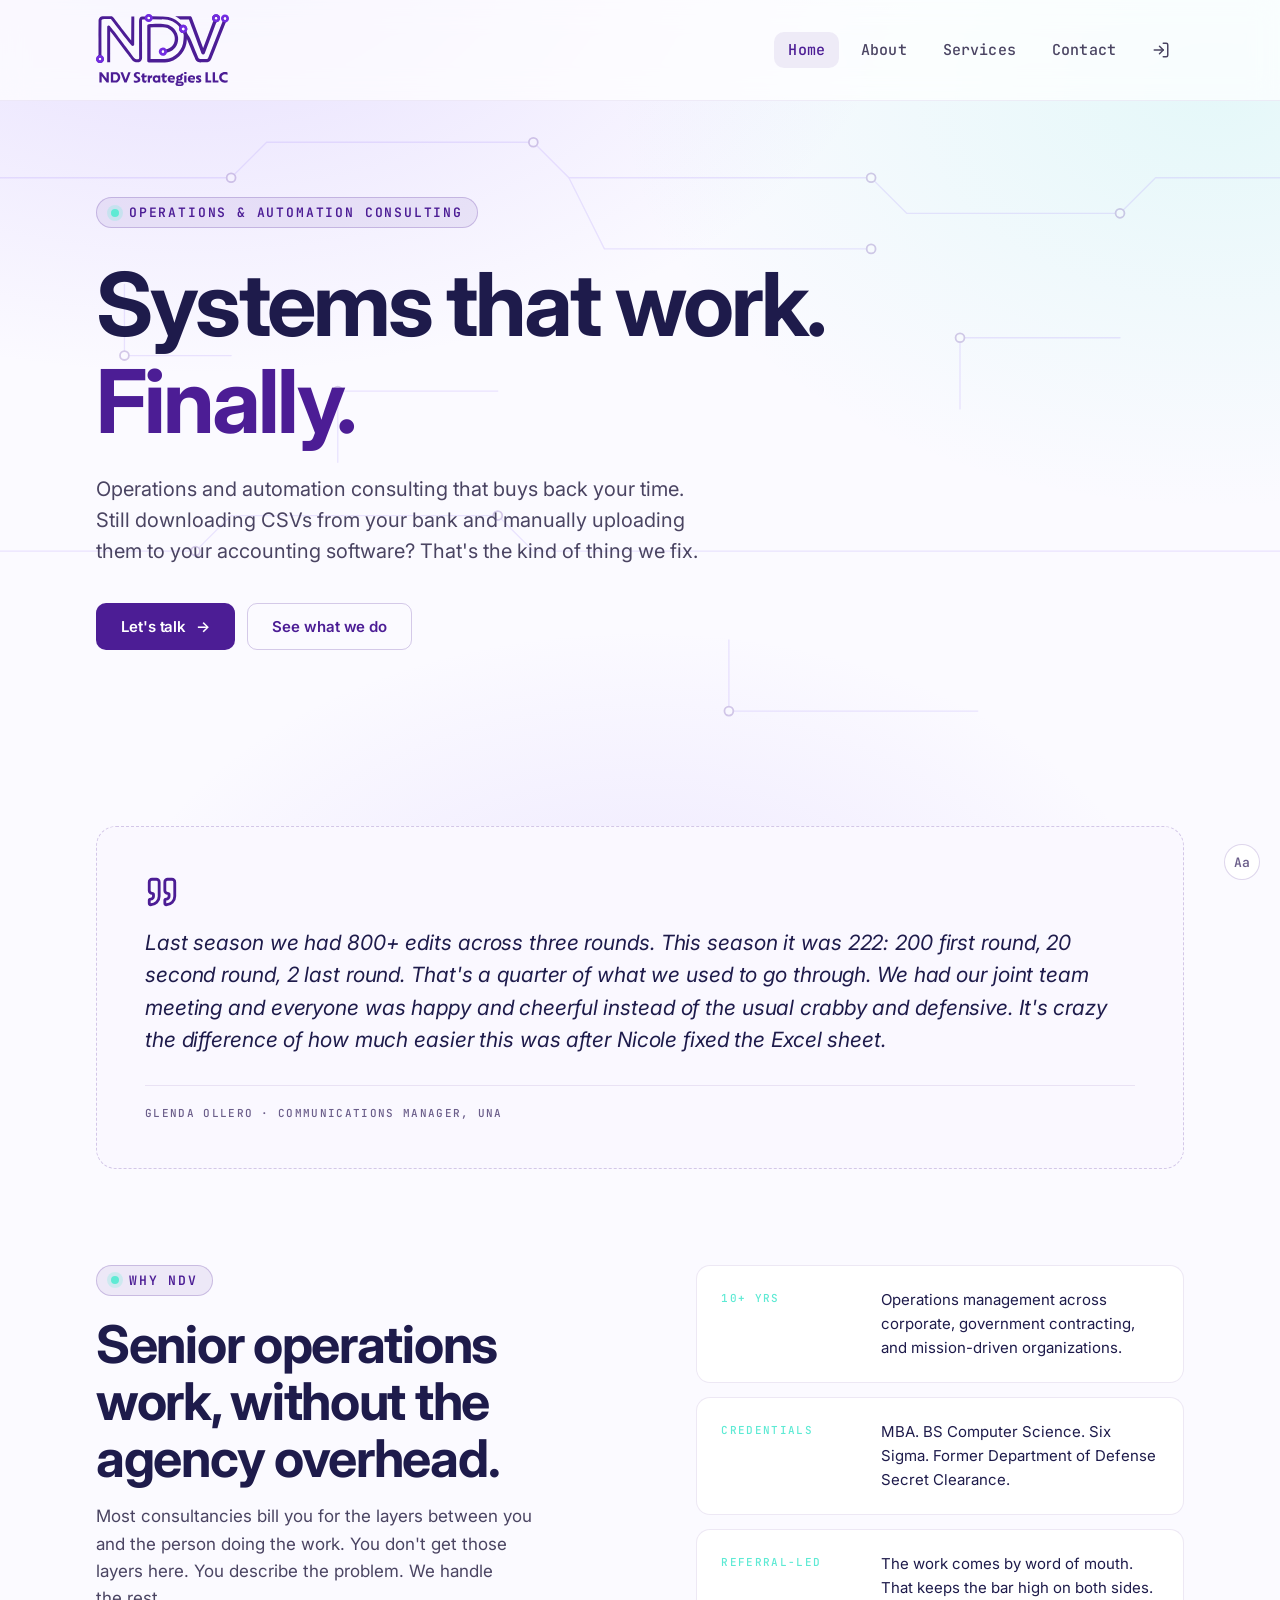
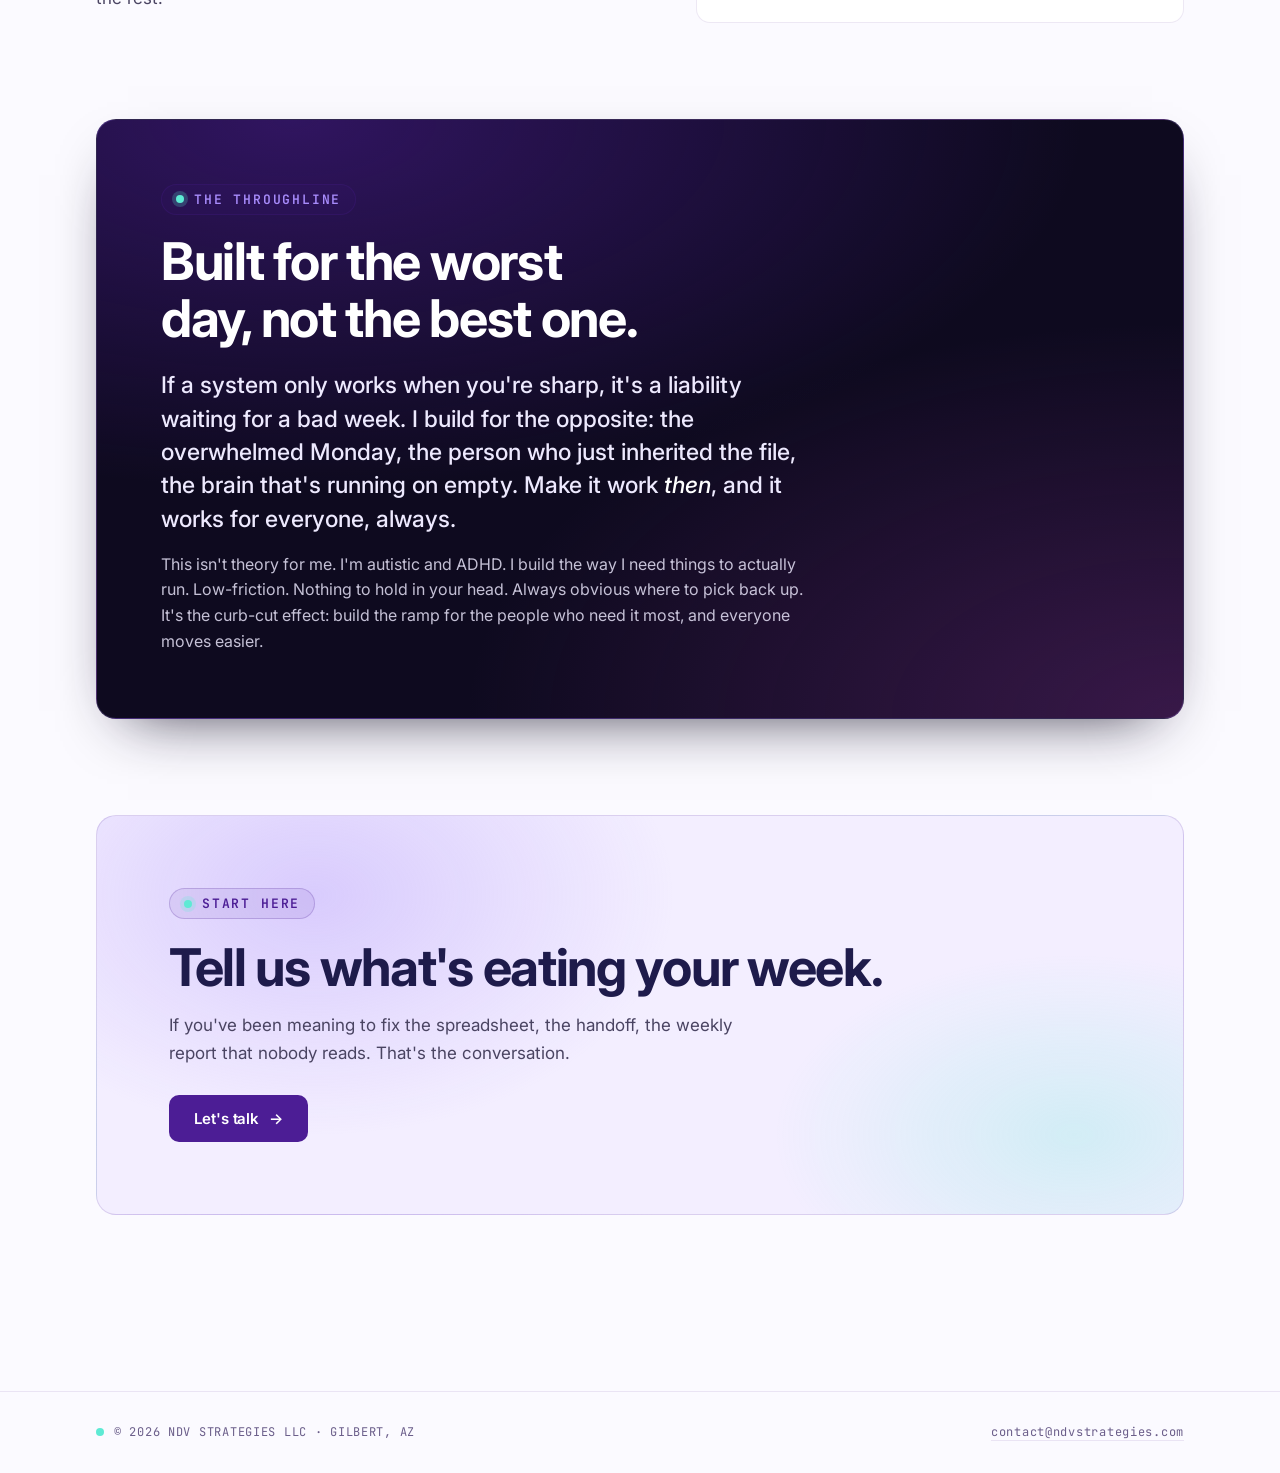
==== commit 238d6d91: "Split to 2 pages: lean Home + full Services Home: hero, Glenda/UNA testimonial featured up front, Wh" ====
--- a/index.html
+++ b/index.html
@@ -49,7 +49,7 @@
     <ul class="nav-links">
       <li><a href="index.html" class="active">Home</a></li>
       <li><a href="about.html">About</a></li>
-      <li><a href="#services">Services</a></li>
+      <li><a href="services.html">Services</a></li>
       <li><a href="contact.html">Contact</a></li>
       <li><a href="portal.html" class="nav-portal" aria-label="Client login portal" title="Client login"><svg width="18" height="18" viewBox="0 0 24 24" fill="none" stroke="currentColor" stroke-width="2" stroke-linecap="round" stroke-linejoin="round" aria-hidden="true"><path d="m10 17 5-5-5-5"/><path d="M15 12H3"/><path d="M15 3h4a2 2 0 0 1 2 2v14a2 2 0 0 1-2 2h-4"/></svg><span class="nav-portal-text">Login</span></a></li>
     </ul>
@@ -66,177 +66,12 @@
       <p class="sub">Operations and automation consulting that buys back your time. Still downloading CSVs from your bank and manually uploading them to your accounting software? That's the kind of thing we fix.</p>
       <div class="hero-ctas">
         <a class="btn" href="contact.html">Let's talk <span class="arrow">→</span></a>
-        <a class="btn btn-ghost" href="#services">See what we do</a>
-      </div>
-    </div>
-  </section>
-
-  <!-- ───────── SERVICES ───────── -->
-  <section class="section" id="services">
-    <div class="shell">
-      <div class="section-head">
-        <span class="eyebrow"><span class="node"></span> What we do</span>
-        <h2 style="margin-top:20px">Three disciplines. One throughline: things that run without you.</h2>
-        <p>Operations, automation, and analytics, the three places where organizations lose the most time. Each engagement is inquiry-based and scoped to fit. Tap a discipline to see what's included.</p>
-      </div>
-
-      <div class="grid-3 grid-3--expandable stack-grid">
-
-        <article class="card card--expandable sec-card">
-          <h3 class="card-head">
-            <button type="button" class="card-toggle" aria-expanded="false">
-              <span class="card-icon"><svg viewBox="0 0 24 24" fill="none" stroke="currentColor" stroke-width="2" stroke-linecap="round" stroke-linejoin="round" aria-hidden="true"><rect width="8" height="8" x="3" y="3" rx="2"/><path d="M7 11v4a2 2 0 0 0 2 2h4"/><rect width="8" height="8" x="13" y="13" rx="2"/></svg></span>
-              <span class="mono-label">01 · Operations</span>
-              <span class="card-name">Operations &amp; Process Design</span>
-              <span class="card-chevron-wrap"><span class="card-chevron" aria-hidden="true"></span></span>
-            </button>
-          </h3>
-          <div class="card-details">
-            <div class="card-details-inner">
-              <p class="svc-card-quote">"Your team is doing three jobs each and nothing has a system. We fix that."</p>
-              <ul>
-                <li><strong>Workflow design</strong>: mapping the work that's happening, and the work that should be</li>
-                <li><strong>SOP documentation</strong>: writing down what lives in people's heads before they leave</li>
-                <li><strong>Process audits</strong>: finding the bottleneck nobody's named yet</li>
-                <li><strong>Operational strategy</strong>: picking which systems to fix first</li>
-              </ul>
-            </div>
-          </div>
-        </article>
-
-        <article class="card card--expandable sec-card">
-          <h3 class="card-head">
-            <button type="button" class="card-toggle" aria-expanded="false">
-              <span class="card-icon"><svg viewBox="0 0 24 24" fill="none" stroke="currentColor" stroke-width="2" stroke-linecap="round" stroke-linejoin="round" aria-hidden="true"><path d="M12 20v2"/><path d="M12 2v2"/><path d="M17 20v2"/><path d="M17 2v2"/><path d="M2 12h2"/><path d="M2 17h2"/><path d="M2 7h2"/><path d="M20 12h2"/><path d="M20 17h2"/><path d="M20 7h2"/><path d="M7 20v2"/><path d="M7 2v2"/><rect x="4" y="4" width="16" height="16" rx="2"/><rect x="8" y="8" width="8" height="8" rx="1"/></svg></span>
-              <span class="mono-label">02 · Automation</span>
-              <span class="card-name">Automation &amp; Integrations</span>
-              <span class="card-chevron-wrap"><span class="card-chevron" aria-hidden="true"></span></span>
-            </button>
-          </h3>
-          <div class="card-details">
-            <div class="card-details-inner">
-              <p class="svc-card-quote">"If you're doing it manually every week, it should be automated."</p>
-              <ul>
-                <li><strong>Tool integration</strong>: Zapier, Power Automate, native APIs</li>
-                <li><strong>Dashboard builds</strong>: one screen for the thing you're always asking about</li>
-                <li><strong>Report automation</strong>: the weekly PDF, generated on its own</li>
-                <li><strong>Data pipelines</strong>: moving records between systems without rekeying</li>
-              </ul>
-            </div>
-          </div>
-        </article>
-
-        <article class="card card--expandable sec-card">
-          <h3 class="card-head">
-            <button type="button" class="card-toggle" aria-expanded="false">
-              <span class="card-icon"><svg viewBox="0 0 24 24" fill="none" stroke="currentColor" stroke-width="2" stroke-linecap="round" stroke-linejoin="round" aria-hidden="true"><path d="M12 16v5"/><path d="M16 14.639V21"/><path d="M20 10.656V21"/><path d="m22 3-8.646 8.646a.5.5 0 0 1-.708 0L9.354 8.354a.5.5 0 0 0-.707 0L2 15"/><path d="M4 18.463V21"/><path d="M8 14.656V21"/></svg></span>
-              <span class="mono-label">03 · Analytics</span>
-              <span class="card-name">Bookkeeping &amp; Data Analytics</span>
-              <span class="card-chevron-wrap"><span class="card-chevron" aria-hidden="true"></span></span>
-            </button>
-          </h3>
-          <div class="card-details">
-            <div class="card-details-inner">
-              <p class="svc-card-quote">"Clean books. Clear reports. Decisions backed by actual data."</p>
-              <ul>
-                <li><strong>Monthly reconciliations</strong>: the books, kept current</li>
-                <li><strong>Financial reporting</strong>: statements and summaries the board can read</li>
-                <li><strong>Budget forecasting</strong>: the numbers that tell you what to do next</li>
-                <li><strong>Data visualization</strong>: charts that answer the question, not decorate the slide</li>
-              </ul>
-            </div>
-          </div>
-        </article>
-
-      </div>
-    </div>
-  </section>
-
-  <!-- Engagement model -->
-  <section class="section">
-    <div class="shell">
-      <div class="section-head">
-        <span class="eyebrow"><span class="node"></span> Engagement</span>
-        <h2 style="margin-top:20px">How it works.</h2>
-        <p>Pricing is inquiry-based. Each engagement is scoped to the problem, not to a package. And built to be adopted, not admired. It has to work on your worst day, not just in the demo.</p>
-      </div>
-
-      <ol class="steps">
-        <li>
-          <span class="step-num">01</span>
-          <h3>You describe the problem.</h3>
-          <p>Email or intake form. Specifics help, the spreadsheet that's breaking, the report that takes four hours every Monday.</p>
-        </li>
-        <li>
-          <span class="step-num">02</span>
-          <h3>We scope the fix.</h3>
-          <p>You'll get a clear proposal, scope, timeline, deliverables, price. Nothing padded, nothing vague.</p>
-        </li>
-        <li>
-          <span class="step-num">03</span>
-          <h3>We build it.</h3>
-          <p>Minimal management required on your end. We come back with progress, not asks.</p>
-        </li>
-        <li>
-          <span class="step-num">04</span>
-          <h3>It runs without us.</h3>
-          <p>You get documentation, ownership, and a system that keeps working after we're gone.</p>
-        </li>
-      </ol>
-    </div>
-  </section>
-
-  <!-- ───────── WORK ───────── -->
-  <section class="section" id="work">
-    <div class="shell">
-      <div class="section-head" style="margin-bottom:0">
-        <span class="eyebrow"><span class="node"></span> Case studies</span>
-        <h2 style="margin-top:20px">Proof, not empty promises.</h2>
-        <p>We work with a small number of clients, mostly by referral. Here's what that looks like in practice: real systems, still in use.</p>
-      </div>
-    </div>
-  </section>
-
-  <!-- Case study 01: UNA -->
-  <section class="section">
-    <div class="shell">
-      <article class="case">
-        <header class="case-head">
-          <span class="mono-label"><span class="case-num">Case 01</span> · <a href="https://www.myuna.ca" target="_blank" rel="noopener">University Neighbourhoods Association (UNA)</a></span>
-          <h2>Calendar Redesign</h2>
-          <p class="case-sub">A community nonprofit serving residents of the six residential neighbourhoods around the University of British Columbia (UBC) in Vancouver, running community centres, recreation programs, and the local services that keep the area working.</p>
-          <p class="case-status"><span class="case-dot"></span> Live since June 2026</p>
-        </header>
-
-        <!-- Drop-in calendar -->
-        <div class="case-block">
-          <span class="eyebrow"><span class="node"></span> The drop-in calendar</span>
-          <h3>Hard to scan &rarr; easy to use.</h3>
-          <p class="case-intro">The times were misaligned, the headers had no dates, the filters were hard to use. Here&rsquo;s what we turned it into:</p>
-
-          <div class="ba-grid">
-            <figure class="ba-card ba-before">
-              <div class="ba-shot">
-                <span class="ba-tag">Before</span>
-                <img src="assets/una-dropin-before.png" alt="UNA drop-in schedule before the redesign: unstyled header and blank days rendered as blue blocks" loading="lazy">
-              </div>
-            </figure>
-            <figure class="ba-card ba-after">
-              <div class="ba-shot">
-                <span class="ba-tag">After</span>
-                <img src="assets/una-dropin-after.png" alt="UNA drop-in schedule after the redesign: clean green branded weekly calendar with working filters" loading="lazy">
-              </div>
-            </figure>
-          </div>
-          <div class="case-cta">
-            <a class="btn" href="https://www.myuna.ca/drop-in#calendar-grid" target="_blank" rel="noopener">See it live <span class="arrow">&rarr;</span></a>
-          </div>
-        </div>
-      </article>
-    </div>
-  </section>
-
-  <!-- Testimonial -->
+        <a class="btn btn-ghost" href="services.html">See what we do</a>
+      </div>
+    </div>
+  </section>
+
+  <!-- Featured proof: Glenda / UNA -->
   <section class="section">
     <div class="shell">
       <div class="testimonial-placeholder">
@@ -245,17 +80,6 @@
         <div class="tp-foot">
           <span class="mono">Glenda Ollero &middot; Communications Manager, UNA</span>
         </div>
-      </div>
-    </div>
-  </section>
-
-  <!-- More work / confidentiality -->
-  <section class="section">
-    <div class="shell">
-      <div class="more-work">
-        <span class="eyebrow"><span class="node"></span> More work</span>
-        <h2 style="margin-top:20px">Most of it you won't see here.</h2>
-        <p>A lot of our work is bookkeeping, reconciliations, and internal automation for clients who'd rather not be named, and we keep it that way. Reconciliations that used to take a weekend, invoicing that now runs itself, dashboards that answer the board's question before it's asked. Happy to <a href="mailto:contact@ndvstrategies.com">chat specifics</a>.</p>
       </div>
     </div>
   </section>
@@ -287,142 +111,6 @@
     </div>
   </section>
 
-  <!-- ───────── SECURITY ───────── -->
-  <section class="section" id="security">
-    <div class="shell">
-      <div class="section-head">
-        <span class="eyebrow"><span class="node"></span> Security &amp; Trust</span>
-        <h2 style="margin-top:20px">Your data, handled with care.</h2>
-        <p>When you hire us, you hand over access to sensitive systems, bank records, client information, the inner workings of your organization. Here&rsquo;s exactly how we protect it. Not promises in the abstract: specific habits, credentials, and systems.</p>
-      </div>
-      <div class="grid-3 grid-3--expandable stack-grid">
-
-        <article class="card card--expandable sec-card">
-          <h3 class="card-head">
-            <button type="button" class="card-toggle" aria-expanded="false">
-              <span class="card-icon"><svg viewBox="0 0 24 24" fill="none" stroke="currentColor" stroke-width="2" stroke-linecap="round" stroke-linejoin="round" aria-hidden="true"><path d="M12 10a2 2 0 0 0-2 2c0 1.02-.1 2.51-.26 4"/><path d="M14 13.12c0 2.38 0 6.38-1 8.88"/><path d="M17.29 21.02c.12-.6.43-2.3.5-3.02"/><path d="M2 12a10 10 0 0 1 18-6"/><path d="M2 16h.01"/><path d="M21.8 16c.2-2 .131-5.354 0-6"/><path d="M5 19.5C5.5 18 6 15 6 12a6 6 0 0 1 .34-2"/><path d="M8.65 22c.21-.66.45-1.32.57-2"/><path d="M9 6.8a6 6 0 0 1 9 5.2v2"/></svg></span>
-              <span class="mono-label">Background</span>
-              <span class="card-name">A security background, not an afterthought</span>
-              <span class="card-chevron-wrap"><span class="card-chevron" aria-hidden="true"></span></span>
-            </button>
-          </h3>
-          <div class="card-details">
-            <div class="card-details-inner">
-              <ul>
-                <li>Former <strong>Facilities Security Officer (FSO)</strong> for a <strong>Department of Defense (DoD)</strong> subcontractor, where I managed security and compliance.</li>
-                <li>Held a <strong>DoD Secret clearance</strong> in that role.</li>
-                <li><strong>B.S. Computer Science</strong> and an <strong>MBA</strong>: I understand the systems I secure, not just the checklists.</li>
-                <li><strong>30+ years</strong> working with computers, since the DOS era.</li>
-              </ul>
-            </div>
-          </div>
-        </article>
-
-        <article class="card card--expandable sec-card">
-          <h3 class="card-head">
-            <button type="button" class="card-toggle" aria-expanded="false">
-              <span class="card-icon"><svg viewBox="0 0 24 24" fill="none" stroke="currentColor" stroke-width="2" stroke-linecap="round" stroke-linejoin="round" aria-hidden="true"><path d="M21.42 10.922a1 1 0 0 0-.019-1.838L12.83 5.18a2 2 0 0 0-1.66 0L2.6 9.08a1 1 0 0 0 0 1.832l8.57 3.908a2 2 0 0 0 1.66 0z"/><path d="M22 10v6"/><path d="M6 12.5V16a6 3 0 0 0 12 0v-3.5"/></svg></span>
-              <span class="mono-label">Training</span>
-              <span class="card-name">Current on the threats that matter</span>
-              <span class="card-chevron-wrap"><span class="card-chevron" aria-hidden="true"></span></span>
-            </button>
-          </h3>
-          <div class="card-details">
-            <div class="card-details-inner">
-              <ul>
-                <li>Complete <strong>annual cybersecurity awareness training</strong>: PII/PCI handling, phishing, and social-engineering defense.</li>
-                <li>Working knowledge of <strong>NIST</strong> and <strong>CMMC</strong> compliance frameworks.</li>
-                <li>Hands-on experience handling <strong>PII</strong> and <strong>PCI-regulated</strong> data correctly.</li>
-              </ul>
-            </div>
-          </div>
-        </article>
-
-        <article class="card card--expandable sec-card">
-          <h3 class="card-head">
-            <button type="button" class="card-toggle" aria-expanded="false">
-              <span class="card-icon"><svg viewBox="0 0 24 24" fill="none" stroke="currentColor" stroke-width="2" stroke-linecap="round" stroke-linejoin="round" aria-hidden="true"><circle cx="12" cy="16" r="1"/><rect x="3" y="10" width="18" height="12" rx="2"/><path d="M7 10V7a5 5 0 0 1 10 0v3"/></svg></span>
-              <span class="mono-label">Insured</span>
-              <span class="card-name">Covered, not just reassured</span>
-              <span class="card-chevron-wrap"><span class="card-chevron" aria-hidden="true"></span></span>
-            </button>
-          </h3>
-          <div class="card-details">
-            <div class="card-details-inner">
-              <ul>
-                <li>NDV Strategies carries <strong>professional liability / Errors &amp; Omissions (E&amp;O) insurance</strong>.</li>
-                <li>So if something ever goes wrong, you&rsquo;re protected, not left holding the risk.</li>
-              </ul>
-            </div>
-          </div>
-        </article>
-
-        <article class="card card--expandable sec-card">
-          <h3 class="card-head">
-            <button type="button" class="card-toggle" aria-expanded="false">
-              <span class="card-icon"><svg viewBox="0 0 24 24" fill="none" stroke="currentColor" stroke-width="2" stroke-linecap="round" stroke-linejoin="round" aria-hidden="true"><path d="M10 16h.01"/><path d="M2.212 11.577a2 2 0 0 0-.212.896V18a2 2 0 0 0 2 2h16a2 2 0 0 0 2-2v-5.527a2 2 0 0 0-.212-.896L18.55 5.11A2 2 0 0 0 16.76 4H7.24a2 2 0 0 0-1.79 1.11z"/><path d="M21.946 12.013H2.054"/><path d="M6 16h.01"/></svg></span>
-              <span class="mono-label">Your data</span>
-              <span class="card-name">Handled locally, kept briefly</span>
-              <span class="card-chevron-wrap"><span class="card-chevron" aria-hidden="true"></span></span>
-            </button>
-          </h3>
-          <div class="card-details">
-            <div class="card-details-inner">
-              <ul>
-                <li><strong>Local-first.</strong> Wherever possible, your financial data is processed on our own systems, not uploaded to third-party tools or AI services.</li>
-                <li><strong>Read-only by default.</strong> We request only the access a task actually needs.</li>
-                <li><strong>Credentials are never hardcoded</strong>: they live in encrypted local config, never pasted into documents, code, or email.</li>
-                <li><strong>Deleted within 30 days</strong> of completing the related work, never stockpiled.</li>
-                <li><strong>Multi-factor authentication</strong> on every account that touches your information.</li>
-              </ul>
-            </div>
-          </div>
-        </article>
-
-        <article class="card card--expandable sec-card">
-          <h3 class="card-head">
-            <button type="button" class="card-toggle" aria-expanded="false">
-              <span class="card-icon"><svg viewBox="0 0 24 24" fill="none" stroke="currentColor" stroke-width="2" stroke-linecap="round" stroke-linejoin="round" aria-hidden="true"><path d="m15.5 7.5 2.3 2.3a1 1 0 0 0 1.4 0l2.1-2.1a1 1 0 0 0 0-1.4L19 4"/><path d="m21 2-9.6 9.6"/><circle cx="7.5" cy="15.5" r="5.5"/></svg></span>
-              <span class="mono-label">Confidentiality</span>
-              <span class="card-name">Least privilege, always</span>
-              <span class="card-chevron-wrap"><span class="card-chevron" aria-hidden="true"></span></span>
-            </button>
-          </h3>
-          <div class="card-details">
-            <div class="card-details-inner">
-              <ul>
-                <li><strong>NDA-ready</strong>: happy to sign yours, or provide one.</li>
-                <li>Access is limited to what the project requires, and handed back when it&rsquo;s done.</li>
-                <li>No sensitive documents over unsecured email.</li>
-              </ul>
-            </div>
-          </div>
-        </article>
-
-        <article class="card card--expandable sec-card">
-          <h3 class="card-head">
-            <button type="button" class="card-toggle" aria-expanded="false">
-              <span class="card-icon"><svg viewBox="0 0 24 24" fill="none" stroke="currentColor" stroke-width="2" stroke-linecap="round" stroke-linejoin="round" aria-hidden="true"><ellipse cx="12" cy="5" rx="9" ry="3"/><path d="M3 5V19A9 3 0 0 0 21 19V5"/><path d="M3 12A9 3 0 0 0 21 12"/></svg></span>
-              <span class="mono-label">In practice</span>
-              <span class="card-name">Security we&rsquo;ve actually built</span>
-              <span class="card-chevron-wrap"><span class="card-chevron" aria-hidden="true"></span></span>
-            </button>
-          </h3>
-          <div class="card-details">
-            <div class="card-details-inner">
-              <ul>
-                <li>My <strong>Statement Manager</strong> downloads bank statements and processes them <strong>entirely on a local machine</strong>.</li>
-                <li>Nothing is uploaded to an outside service to do the work.</li>
-                <li>It runs on the same <strong>deletion schedule</strong> above. Proof, not just promises.</li>
-              </ul>
-            </div>
-          </div>
-        </article>
-
-      </div>
-    </div>
-  </section>
-
   <!-- ND-first philosophy -->
   <section class="section">
     <div class="shell">
@@ -449,12 +137,6 @@
 
 </main>
 
-<!-- Lightbox overlay for before/after images -->
-<div class="lightbox" id="lightbox" role="dialog" aria-modal="true" aria-label="Enlarged image">
-  <button class="lightbox-close" type="button" aria-label="Close">&times;</button>
-  <img src="" alt="">
-</div>
-
 <footer class="site-footer">
   <div class="shell footer-inner">
     <span class="status"><span class="pulse"></span> © 2026 NDV Strategies LLC · Gilbert, AZ</span>
@@ -464,10 +146,66 @@
 </footer>
 <script>if (localStorage.getItem('fastfont') === 'true') document.body.classList.add('fast-font');</script>
 
-<!-- Page-specific styles (merged: home + services + work + security) -->
+<!-- Page-specific styles -->
 <style>
-  /* Anchor targets clear the sticky nav when jumped to from another page. */
-  #services, #work, #security { scroll-margin-top: 96px; }
+  /* ── Featured testimonial ───────────────────────────── */
+  .testimonial-placeholder {
+    padding: 48px;
+    background: #FAF8FF;
+    border: 1px dashed rgba(76,29,149,0.22);
+    border-radius: var(--r-xl);
+    position: relative;
+  }
+  @media (max-width: 767px) { .testimonial-placeholder { padding: 32px 24px; } }
+  .tp-mark { display: inline-flex; color: var(--purple-deep); margin-bottom: 18px; }
+  .tp-mark svg { width: 34px; height: 34px; }
+  .tp-copy {
+    font-size: clamp(17px, 1.7vw, 21px);
+    line-height: 1.55;
+    color: #1E1B4B;
+    font-weight: 400;
+    font-style: italic;
+    letter-spacing: -0.005em;
+    margin-bottom: 14px;
+  }
+  .tp-foot {
+    margin-top: 28px; padding-top: 20px;
+    border-top: 1px solid rgba(76,29,149,0.10);
+    display: flex; justify-content: space-between;
+    gap: 16px; flex-wrap: wrap;
+  }
+
+  /* ── Trust / Why NDV layout ─────────────────────────── */
+  .trust {
+    display: grid;
+    grid-template-columns: 1.1fr 1fr;
+    gap: 64px;
+    align-items: start;
+  }
+  @media (max-width: 1023px) { .trust { grid-template-columns: 1fr; gap: 40px; } }
+  .trust-lede p { margin-top: 16px; font-size: 17px; max-width: 460px; }
+  .trust-points {
+    list-style: none; padding: 0; margin: 0;
+    display: grid; gap: 14px;
+  }
+  .trust-points li {
+    padding: 22px 24px;
+    background: #FFFFFF;
+    border: 1px solid rgba(76,29,149,0.10);
+    border-radius: var(--r-lg);
+    display: grid;
+    grid-template-columns: 140px 1fr;
+    gap: 20px;
+    align-items: start;
+  }
+  .trust-points .mono-label {
+    font-family: var(--font-mono);
+    font-size: 11px; font-weight: 500;
+    letter-spacing: 0.12em; text-transform: uppercase;
+    color: var(--teal); padding-top: 3px;
+  }
+  .trust-points p { font-size: 15px; color: #1E1B4B; }
+  @media (max-width: 640px) { .trust-points li { grid-template-columns: 1fr; gap: 8px; } }
 
   /* ── ND-first philosophy band ───────────────────────── */
   .philosophy {
@@ -492,226 +230,6 @@
   }
   .philosophy p + p { margin-top: 16px; }
   .philosophy em { font-style: italic; color: #FFFFFF; }
-
-  /* ── Trust / Why NDV layout ─────────────────────────── */
-  .trust {
-    display: grid;
-    grid-template-columns: 1.1fr 1fr;
-    gap: 64px;
-    align-items: start;
-  }
-  @media (max-width: 1023px) { .trust { grid-template-columns: 1fr; gap: 40px; } }
-  .trust-lede p { margin-top: 16px; font-size: 17px; max-width: 460px; }
-  .trust-points {
-    list-style: none; padding: 0; margin: 0;
-    display: grid; gap: 14px;
-  }
-  .trust-points li {
-    padding: 22px 24px;
-    background: #FFFFFF;
-    border: 1px solid rgba(76,29,149,0.10);
-    border-radius: var(--r-lg);
-    display: grid;
-    grid-template-columns: 140px 1fr;
-    gap: 20px;
-    align-items: start;
-  }
-  .trust-points .mono-label {
-    font-family: var(--font-mono);
-    font-size: 11px; font-weight: 500;
-    letter-spacing: 0.12em; text-transform: uppercase;
-    color: var(--teal); padding-top: 3px;
-  }
-  .trust-points p { font-size: 15px; color: #1E1B4B; }
-  @media (max-width: 640px) { .trust-points li { grid-template-columns: 1fr; gap: 8px; } }
-
-  /* ── Testimonial ────────────────────────────────────── */
-  .testimonial-placeholder {
-    padding: 48px;
-    background: #FAF8FF;
-    border: 1px dashed rgba(76,29,149,0.22);
-    border-radius: var(--r-xl);
-    position: relative;
-  }
-  @media (max-width: 767px) { .testimonial-placeholder { padding: 32px 24px; } }
-  .tp-mark { display: inline-flex; color: var(--purple-deep); margin-bottom: 18px; }
-  .tp-mark svg { width: 34px; height: 34px; }
-  .tp-copy {
-    font-size: clamp(16px, 1.5vw, 19px);
-    line-height: 1.55;
-    color: #1E1B4B;
-    font-weight: 400;
-    font-style: italic;
-    letter-spacing: -0.005em;
-    margin-bottom: 14px;
-  }
-  .tp-foot {
-    margin-top: 28px; padding-top: 20px;
-    border-top: 1px solid rgba(76,29,149,0.10);
-    display: flex; justify-content: space-between;
-    gap: 16px; flex-wrap: wrap;
-  }
-
-  /* ── Services accordion cards (share .sec-card styling) ── */
-  .sec-card .card-details-inner p.svc-card-quote {
-    color: var(--purple-deep);
-    font-style: italic;
-    font-weight: 500;
-    font-size: 15px;
-    line-height: 1.45;
-    margin: 0 0 14px;
-  }
-
-  /* ── Engagement steps ───────────────────────────────── */
-  .steps {
-    list-style: none; padding: 0; margin: 0;
-    display: grid; grid-template-columns: repeat(4, 1fr); gap: 16px;
-    counter-reset: step;
-  }
-  @media (max-width: 1023px) { .steps { grid-template-columns: repeat(2, 1fr); } }
-  @media (max-width: 540px)  { .steps { grid-template-columns: 1fr; } }
-  .steps li {
-    padding: 28px; background: #FFFFFF;
-    border: 1px solid rgba(76,29,149,0.10);
-    border-radius: var(--r-lg); position: relative;
-  }
-  .step-num {
-    font-family: var(--font-mono);
-    font-size: 11px; font-weight: 500;
-    letter-spacing: 0.14em; color: var(--teal);
-    display: block; margin-bottom: 18px;
-  }
-  .steps h3 { font-size: 17px; margin-bottom: 8px; }
-  .steps p { font-size: 14px; line-height: 1.55; }
-
-  /* ── Work / case study ──────────────────────────────── */
-  .case {
-    background: #FFFFFF;
-    border: 1px solid rgba(76,29,149,0.10);
-    border-radius: var(--r-xl);
-    padding: clamp(28px, 4vw, 56px);
-    box-shadow: 0 1px 2px rgba(33,7,73,0.04);
-  }
-  .case-head { max-width: 760px; }
-  .case-head h2 { font-size: clamp(40px, 5vw, 64px); margin: 14px 0 0; letter-spacing: -0.02em; }
-  .case-sub { font-size: 17px; margin-top: 16px; color: #1E1B4B; max-width: 620px; }
-  .case-head .case-num { font-family: var(--font-mono); font-weight: 700; letter-spacing: 0.04em; color: #1E1B4B; }
-  .case-head .mono-label a { color: var(--purple-deep); text-decoration: none; transition: color 160ms ease; }
-  .case-head .mono-label a:hover { color: #7C3AED; }
-  .case-status {
-    display: inline-flex; align-items: center; gap: 10px;
-    font-family: var(--font-mono); font-size: 13px; letter-spacing: 0.04em;
-    color: #1E1B4B; margin-top: 26px;
-  }
-  .case-status .case-dot {
-    width: 9px; height: 9px; border-radius: 50%;
-    background: var(--teal); box-shadow: 0 0 0 4px rgba(94,234,212,0.22);
-  }
-  .case-block {
-    margin-top: 48px; padding-top: 40px;
-    border-top: 1px solid rgba(76,29,149,0.10);
-  }
-  .case-block h3 { font-size: clamp(24px, 2.6vw, 32px); margin: 16px 0 0; letter-spacing: -0.015em; }
-  .case-intro { font-size: 17px; max-width: 820px; margin-top: 14px; }
-  .case-intro a { color: var(--purple-deep); border-bottom: 1px solid rgba(76,29,149,0.3); transition: border-color 160ms ease; }
-  .case-intro a:hover { border-bottom-color: var(--purple-deep); }
-  .case-cta { max-width: 820px; text-align: right; }
-
-  /* Before / after */
-  .ba-grid {
-    display: grid; grid-template-columns: 1fr 1fr; gap: 20px;
-    margin: 28px 0; max-width: 820px;
-  }
-  @media (max-width: 720px) { .ba-grid { grid-template-columns: 1fr; } }
-  .ba-card { margin: 0; }
-  .ba-shot {
-    aspect-ratio: 16 / 10;
-    border-radius: var(--r-lg);
-    display: flex; align-items: center; justify-content: center;
-    text-align: center; overflow: hidden;
-    cursor: zoom-in; position: relative;
-  }
-  .ba-tag {
-    position: absolute; top: 12px; left: 12px; z-index: 2;
-    font-family: var(--font-mono); font-weight: 600;
-    font-size: 15px; letter-spacing: 0.06em; text-transform: uppercase;
-    padding: 8px 16px; border-radius: 999px;
-    color: #fff; background: rgba(14,10,31,0.85);
-  }
-  .ba-after .ba-tag { background: var(--teal); color: var(--purple-deep); }
-  .ba-shot img { width: 100%; height: 100%; object-fit: cover; object-position: top center; display: block; transition: transform 320ms ease; }
-  .ba-card:hover .ba-shot img { transform: scale(1.05); }
-  .ba-shot::after {
-    content: 'Click to enlarge';
-    position: absolute; left: 50%; bottom: 10px; transform: translateX(-50%);
-    font-family: var(--font-mono); font-size: 11px; letter-spacing: 0.04em;
-    color: #fff; background: rgba(14,10,31,0.8); padding: 5px 11px; border-radius: 999px;
-    opacity: 0; transition: opacity 200ms ease; pointer-events: none; white-space: nowrap;
-  }
-  .ba-card:hover .ba-shot::after { opacity: 1; }
-  @media (prefers-reduced-motion: reduce) { .ba-card:hover .ba-shot img { transform: none; } }
-  .ba-before .ba-shot { background: #F1EEF8; border: 1px solid rgba(76,29,149,0.18); }
-  .ba-after .ba-shot {
-    border: 1px solid rgba(167,139,250,0.25);
-    background:
-      radial-gradient(120% 110% at 18% 0%, rgba(76,29,149,0.5), transparent 56%),
-      #0E0A1F;
-  }
-
-  /* Lightbox */
-  .lightbox {
-    position: fixed; inset: 0; z-index: 100;
-    background: rgba(14,10,31,0.93);
-    display: none; align-items: center; justify-content: center;
-    padding: 24px; cursor: zoom-out;
-  }
-  .lightbox.open { display: flex; }
-  .lightbox img {
-    max-width: 96vw; max-height: 92vh; width: auto; height: auto;
-    border-radius: 10px; box-shadow: 0 30px 80px -20px rgba(0,0,0,0.7);
-  }
-  .lightbox-close {
-    position: absolute; top: 16px; right: 22px;
-    background: none; border: 0; color: #fff; font-size: 32px; line-height: 1;
-    cursor: pointer; opacity: 0.8;
-  }
-  .lightbox-close:hover { opacity: 1; }
-
-  .more-work { max-width: 720px; }
-  .more-work a { color: var(--purple-deep); border-bottom: 1px solid rgba(76,29,149,0.3); transition: border-color 160ms ease; }
-  .more-work a:hover { border-bottom-color: var(--purple-deep); }
-  .more-work p { font-size: 17px; margin-top: 16px; }
-
-  /* ── Security cards (light theme over the base expandable) ── */
-  .stack-grid { row-gap: 20px; }
-  .sec-card.card--expandable {
-    background: #FFFFFF;
-    border: 1px solid rgba(76,29,149,0.10);
-    box-shadow: 0 1px 2px rgba(33,7,73,0.04);
-  }
-  .sec-card.card--expandable:hover {
-    border-color: rgba(76,29,149,0.22);
-    transform: translateY(-2px);
-    box-shadow: 0 12px 30px -20px rgba(33,7,73,0.25);
-  }
-  .sec-card .mono-label { color: var(--purple-deep); }
-  .sec-card .card-icon { display: block; line-height: 0; margin-bottom: 16px; color: var(--purple-deep); }
-  .sec-card .card-icon svg { width: 26px; height: 26px; }
-  .sec-card .card-toggle .card-name {
-    text-align: left;
-    font-size: 20px;
-    line-height: 1.3;
-    color: #1E1B4B;
-    min-height: 2.6em;
-  }
-  .sec-card .card-toggle { padding-bottom: 16px; }
-  .sec-card.card--expandable.open .card-toggle .card-name { min-height: 0; }
-  .sec-card.card--expandable.open .card-toggle { padding-bottom: 12px; }
-  .sec-card .card-details-inner { padding-top: 0; }
-  .sec-card .card-details-inner ul { margin-top: 0; }
-  .sec-card .card-chevron { border-right-color: var(--purple-deep); border-bottom-color: var(--purple-deep); }
-  .sec-card .card-details-inner p,
-  .sec-card .card-details-inner ul li { color: #1E1B4B; font-size: 15px; }
 </style>
 
 <script>
@@ -723,39 +241,6 @@
     toggle.setAttribute('aria-expanded', String(open));
   });
   links?.querySelectorAll('a').forEach(a => a.addEventListener('click', () => links.classList.remove('open')));
-
-  // Expandable security cards — accordion (expands to content height, one open at a time)
-  const expandables = document.querySelectorAll('.card--expandable');
-  const closeCard = (card) => {
-    card.classList.remove('open');
-    card.querySelector('.card-toggle').setAttribute('aria-expanded', 'false');
-    card.querySelector('.card-details').style.height = '0px';
-  };
-  expandables.forEach(card => {
-    const btn = card.querySelector('.card-toggle');
-    const details = card.querySelector('.card-details');
-    const inner = card.querySelector('.card-details-inner');
-    btn.addEventListener('click', () => {
-      const wasOpen = card.classList.contains('open');
-      expandables.forEach(closeCard);
-      if (!wasOpen) {
-        card.classList.add('open');
-        btn.setAttribute('aria-expanded', 'true');
-        details.style.height = inner.scrollHeight + 'px';
-      }
-    });
-  });
-
-  // Lightbox for before/after images
-  const lb = document.getElementById('lightbox');
-  const lbImg = lb.querySelector('img');
-  const openLb = (src, alt) => { lbImg.src = src; lbImg.alt = alt || ''; lb.classList.add('open'); document.body.style.overflow = 'hidden'; };
-  const closeLb = () => { lb.classList.remove('open'); lbImg.removeAttribute('src'); document.body.style.overflow = ''; };
-  document.querySelectorAll('.ba-shot img').forEach(img => {
-    img.addEventListener('click', () => openLb(img.currentSrc || img.src, img.alt));
-  });
-  lb.addEventListener('click', closeLb);
-  document.addEventListener('keydown', e => { if (e.key === 'Escape' && lb.classList.contains('open')) closeLb(); });
 </script>
 
 <button class="font-toggle" onclick="document.body.classList.toggle('fast-font'); localStorage.setItem('fastfont', document.body.classList.contains('fast-font'))" title="Toggle reading font">Aa</button>
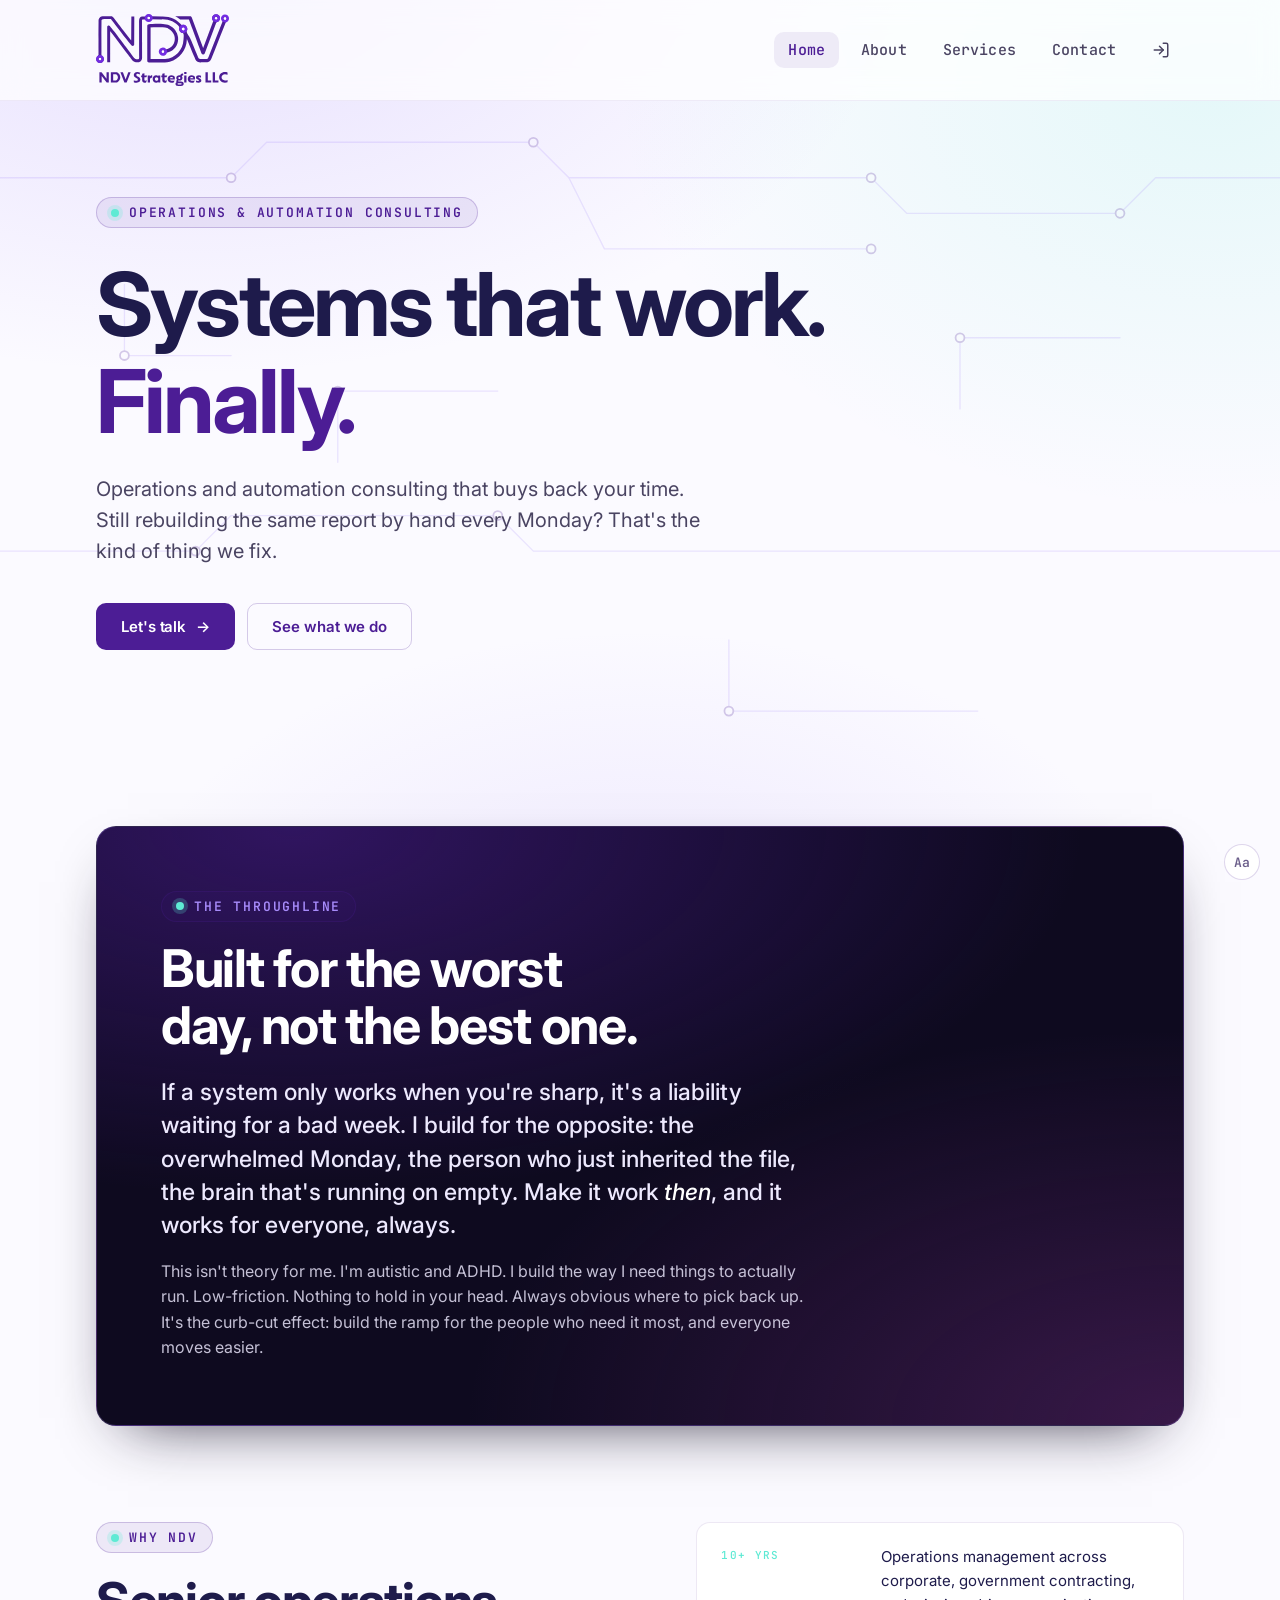
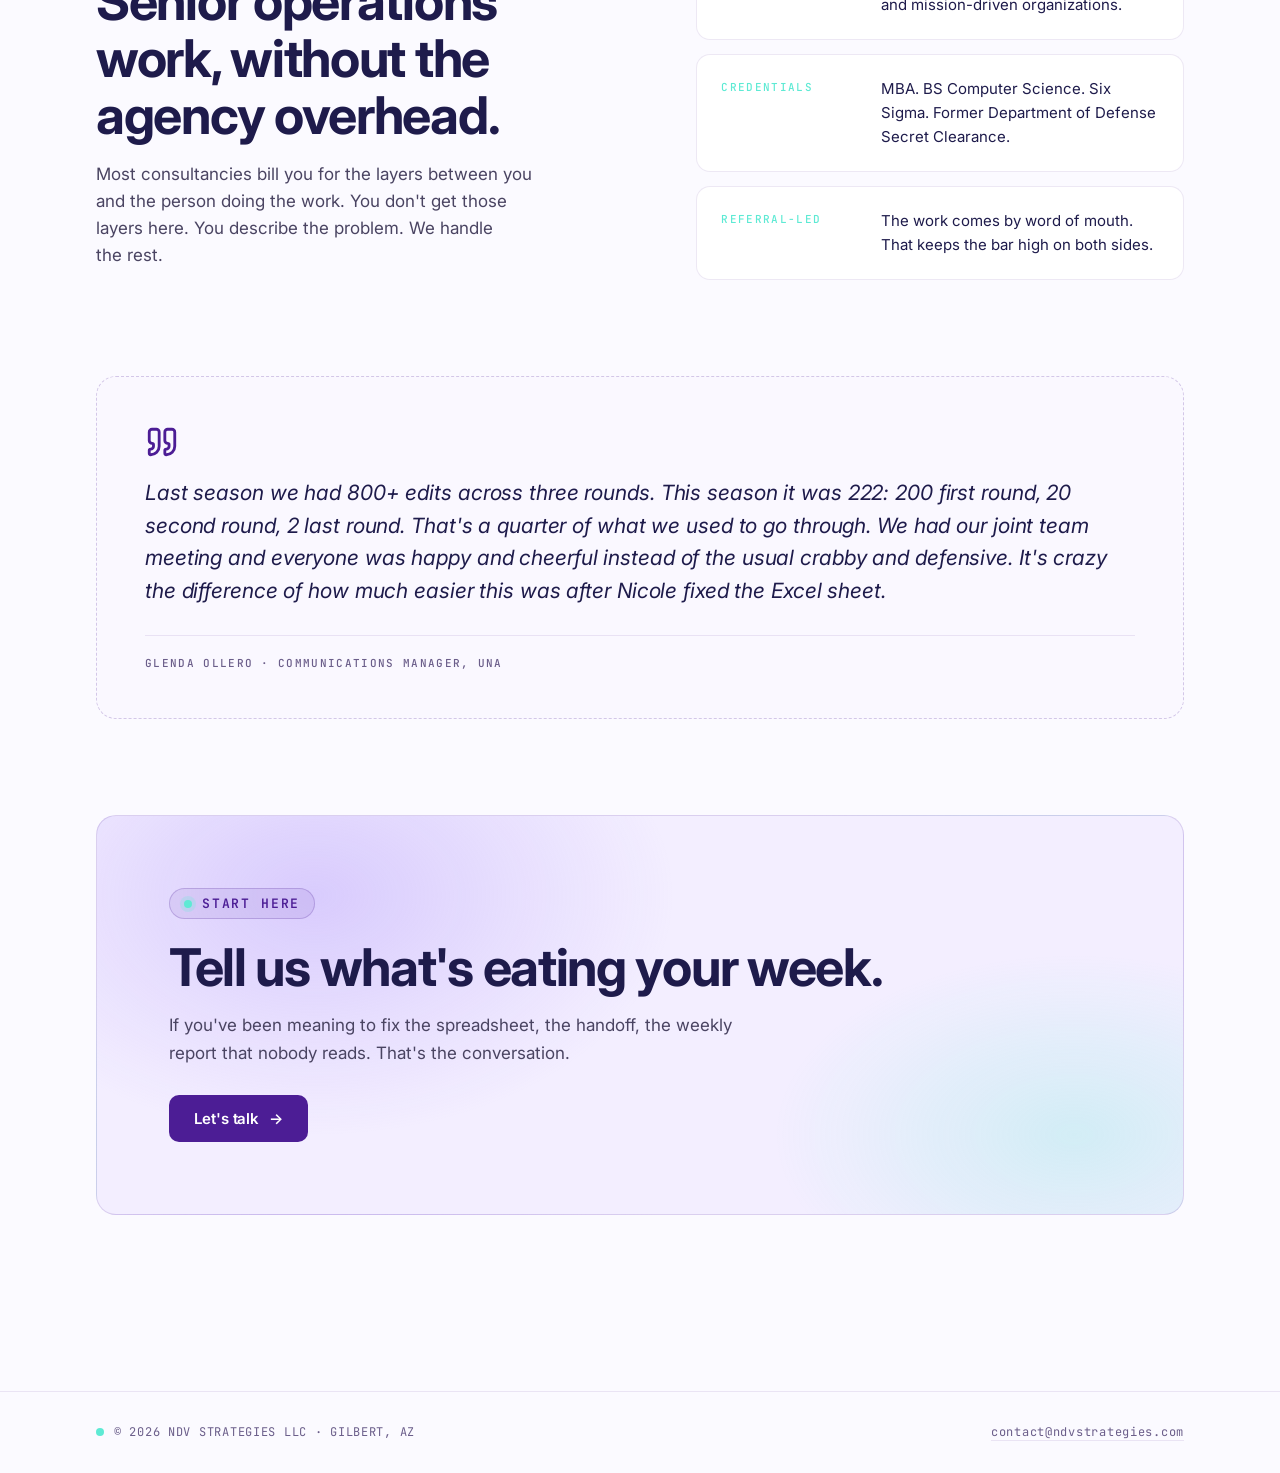
==== commit 8ae190f3: "Home: reorder to throughline → why NDV → quote → CTA; swap hero example New section order below the " ====
--- a/index.html
+++ b/index.html
@@ -63,7 +63,7 @@
     <div class="shell">
       <span class="eyebrow"><span class="node"></span> Operations &amp; automation consulting</span>
       <h1>Systems that work.<br><span class="fin">Finally.</span></h1>
-      <p class="sub">Operations and automation consulting that buys back your time. Still downloading CSVs from your bank and manually uploading them to your accounting software? That's the kind of thing we fix.</p>
+      <p class="sub">Operations and automation consulting that buys back your time. Still rebuilding the same report by hand every Monday? That's the kind of thing we fix.</p>
       <div class="hero-ctas">
         <a class="btn" href="contact.html">Let's talk <span class="arrow">→</span></a>
         <a class="btn btn-ghost" href="services.html">See what we do</a>
@@ -71,15 +71,14 @@
     </div>
   </section>
 
-  <!-- Featured proof: Glenda / UNA -->
-  <section class="section">
-    <div class="shell">
-      <div class="testimonial-placeholder">
-        <div class="tp-mark"><svg viewBox="0 0 24 24" fill="none" stroke="currentColor" stroke-width="2" stroke-linecap="round" stroke-linejoin="round" aria-hidden="true"><path d="M16 3a2 2 0 0 0-2 2v6a2 2 0 0 0 2 2 1 1 0 0 1 1 1v1a2 2 0 0 1-2 2 1 1 0 0 0-1 1v2a1 1 0 0 0 1 1 6 6 0 0 0 6-6V5a2 2 0 0 0-2-2z"/><path d="M5 3a2 2 0 0 0-2 2v6a2 2 0 0 0 2 2 1 1 0 0 1 1 1v1a2 2 0 0 1-2 2 1 1 0 0 0-1 1v2a1 1 0 0 0 1 1 6 6 0 0 0 6-6V5a2 2 0 0 0-2-2z"/></svg></div>
-        <p class="tp-copy">Last season we had 800+ edits across three rounds. This season it was 222: 200 first round, 20 second round, 2 last round. That&#39;s a quarter of what we used to go through. We had our joint team meeting and everyone was happy and cheerful instead of the usual crabby and defensive. It&#39;s crazy the difference of how much easier this was after Nicole fixed the Excel sheet.</p>
-        <div class="tp-foot">
-          <span class="mono">Glenda Ollero &middot; Communications Manager, UNA</span>
-        </div>
+  <!-- ND-first philosophy (the throughline) -->
+  <section class="section">
+    <div class="shell">
+      <div class="philosophy">
+        <span class="eyebrow"><span class="node"></span> The throughline</span>
+        <h2>Built for the worst day, not the best one.</h2>
+        <p class="phil-lede">If a system only works when you're sharp, it's a liability waiting for a bad week. I build for the opposite: the overwhelmed Monday, the person who just inherited the file, the brain that's running on empty. Make it work <em>then</em>, and it works for everyone, always.</p>
+        <p>This isn't theory for me. I'm autistic and ADHD. I build the way I need things to actually run. Low-friction. Nothing to hold in your head. Always obvious where to pick back up. It's the curb-cut effect: build the ramp for the people who need it most, and everyone moves easier.</p>
       </div>
     </div>
   </section>
@@ -111,14 +110,15 @@
     </div>
   </section>
 
-  <!-- ND-first philosophy -->
-  <section class="section">
-    <div class="shell">
-      <div class="philosophy">
-        <span class="eyebrow"><span class="node"></span> The throughline</span>
-        <h2>Built for the worst day, not the best one.</h2>
-        <p class="phil-lede">If a system only works when you're sharp, it's a liability waiting for a bad week. I build for the opposite: the overwhelmed Monday, the person who just inherited the file, the brain that's running on empty. Make it work <em>then</em>, and it works for everyone, always.</p>
-        <p>This isn't theory for me. I'm autistic and ADHD. I build the way I need things to actually run. Low-friction. Nothing to hold in your head. Always obvious where to pick back up. It's the curb-cut effect: build the ramp for the people who need it most, and everyone moves easier.</p>
+  <!-- Featured proof: Glenda / UNA -->
+  <section class="section">
+    <div class="shell">
+      <div class="testimonial-placeholder">
+        <div class="tp-mark"><svg viewBox="0 0 24 24" fill="none" stroke="currentColor" stroke-width="2" stroke-linecap="round" stroke-linejoin="round" aria-hidden="true"><path d="M16 3a2 2 0 0 0-2 2v6a2 2 0 0 0 2 2 1 1 0 0 1 1 1v1a2 2 0 0 1-2 2 1 1 0 0 0-1 1v2a1 1 0 0 0 1 1 6 6 0 0 0 6-6V5a2 2 0 0 0-2-2z"/><path d="M5 3a2 2 0 0 0-2 2v6a2 2 0 0 0 2 2 1 1 0 0 1 1 1v1a2 2 0 0 1-2 2 1 1 0 0 0-1 1v2a1 1 0 0 0 1 1 6 6 0 0 0 6-6V5a2 2 0 0 0-2-2z"/></svg></div>
+        <p class="tp-copy">Last season we had 800+ edits across three rounds. This season it was 222: 200 first round, 20 second round, 2 last round. That&#39;s a quarter of what we used to go through. We had our joint team meeting and everyone was happy and cheerful instead of the usual crabby and defensive. It&#39;s crazy the difference of how much easier this was after Nicole fixed the Excel sheet.</p>
+        <div class="tp-foot">
+          <span class="mono">Glenda Ollero &middot; Communications Manager, UNA</span>
+        </div>
       </div>
     </div>
   </section>
@@ -148,6 +148,62 @@
 
 <!-- Page-specific styles -->
 <style>
+  /* ── ND-first philosophy band ───────────────────────── */
+  .philosophy {
+    padding: clamp(36px, 5vw, 64px);
+    border-radius: var(--r-xl);
+    background:
+      radial-gradient(130% 110% at 18% 0%, rgba(76,29,149,0.55), transparent 56%),
+      radial-gradient(120% 120% at 100% 100%, rgba(115,44,130,0.42), transparent 55%),
+      #0E0A1F;
+    border: 1px solid rgba(167,139,250,0.22);
+    box-shadow: 0 24px 60px -32px rgba(14,10,31,0.9);
+  }
+  .philosophy .eyebrow { color: var(--purple-light); }
+  .philosophy h2 { color: #FFFFFF; margin: 18px 0 0; max-width: 20ch; }
+  .philosophy p { color: rgba(237,233,254,0.82); max-width: 660px; font-size: 16px; line-height: 1.6; }
+  .philosophy .phil-lede {
+    font-size: clamp(19px, 1.9vw, 23px);
+    line-height: 1.45;
+    color: #EDE9FE;
+    font-weight: 500;
+    margin-top: 22px;
+  }
+  .philosophy p + p { margin-top: 16px; }
+  .philosophy em { font-style: italic; color: #FFFFFF; }
+
+  /* ── Trust / Why NDV layout ─────────────────────────── */
+  .trust {
+    display: grid;
+    grid-template-columns: 1.1fr 1fr;
+    gap: 64px;
+    align-items: start;
+  }
+  @media (max-width: 1023px) { .trust { grid-template-columns: 1fr; gap: 40px; } }
+  .trust-lede p { margin-top: 16px; font-size: 17px; max-width: 460px; }
+  .trust-points {
+    list-style: none; padding: 0; margin: 0;
+    display: grid; gap: 14px;
+  }
+  .trust-points li {
+    padding: 22px 24px;
+    background: #FFFFFF;
+    border: 1px solid rgba(76,29,149,0.10);
+    border-radius: var(--r-lg);
+    display: grid;
+    grid-template-columns: 140px 1fr;
+    gap: 20px;
+    align-items: start;
+  }
+  .trust-points .mono-label {
+    font-family: var(--font-mono);
+    font-size: 11px; font-weight: 500;
+    letter-spacing: 0.12em; text-transform: uppercase;
+    color: var(--teal); padding-top: 3px;
+  }
+  .trust-points p { font-size: 15px; color: #1E1B4B; }
+  @media (max-width: 640px) { .trust-points li { grid-template-columns: 1fr; gap: 8px; } }
+
   /* ── Featured testimonial ───────────────────────────── */
   .testimonial-placeholder {
     padding: 48px;
@@ -174,62 +230,6 @@
     display: flex; justify-content: space-between;
     gap: 16px; flex-wrap: wrap;
   }
-
-  /* ── Trust / Why NDV layout ─────────────────────────── */
-  .trust {
-    display: grid;
-    grid-template-columns: 1.1fr 1fr;
-    gap: 64px;
-    align-items: start;
-  }
-  @media (max-width: 1023px) { .trust { grid-template-columns: 1fr; gap: 40px; } }
-  .trust-lede p { margin-top: 16px; font-size: 17px; max-width: 460px; }
-  .trust-points {
-    list-style: none; padding: 0; margin: 0;
-    display: grid; gap: 14px;
-  }
-  .trust-points li {
-    padding: 22px 24px;
-    background: #FFFFFF;
-    border: 1px solid rgba(76,29,149,0.10);
-    border-radius: var(--r-lg);
-    display: grid;
-    grid-template-columns: 140px 1fr;
-    gap: 20px;
-    align-items: start;
-  }
-  .trust-points .mono-label {
-    font-family: var(--font-mono);
-    font-size: 11px; font-weight: 500;
-    letter-spacing: 0.12em; text-transform: uppercase;
-    color: var(--teal); padding-top: 3px;
-  }
-  .trust-points p { font-size: 15px; color: #1E1B4B; }
-  @media (max-width: 640px) { .trust-points li { grid-template-columns: 1fr; gap: 8px; } }
-
-  /* ── ND-first philosophy band ───────────────────────── */
-  .philosophy {
-    padding: clamp(36px, 5vw, 64px);
-    border-radius: var(--r-xl);
-    background:
-      radial-gradient(130% 110% at 18% 0%, rgba(76,29,149,0.55), transparent 56%),
-      radial-gradient(120% 120% at 100% 100%, rgba(115,44,130,0.42), transparent 55%),
-      #0E0A1F;
-    border: 1px solid rgba(167,139,250,0.22);
-    box-shadow: 0 24px 60px -32px rgba(14,10,31,0.9);
-  }
-  .philosophy .eyebrow { color: var(--purple-light); }
-  .philosophy h2 { color: #FFFFFF; margin: 18px 0 0; max-width: 20ch; }
-  .philosophy p { color: rgba(237,233,254,0.82); max-width: 660px; font-size: 16px; line-height: 1.6; }
-  .philosophy .phil-lede {
-    font-size: clamp(19px, 1.9vw, 23px);
-    line-height: 1.45;
-    color: #EDE9FE;
-    font-weight: 500;
-    margin-top: 22px;
-  }
-  .philosophy p + p { margin-top: 16px; }
-  .philosophy em { font-style: italic; color: #FFFFFF; }
 </style>
 
 <script>
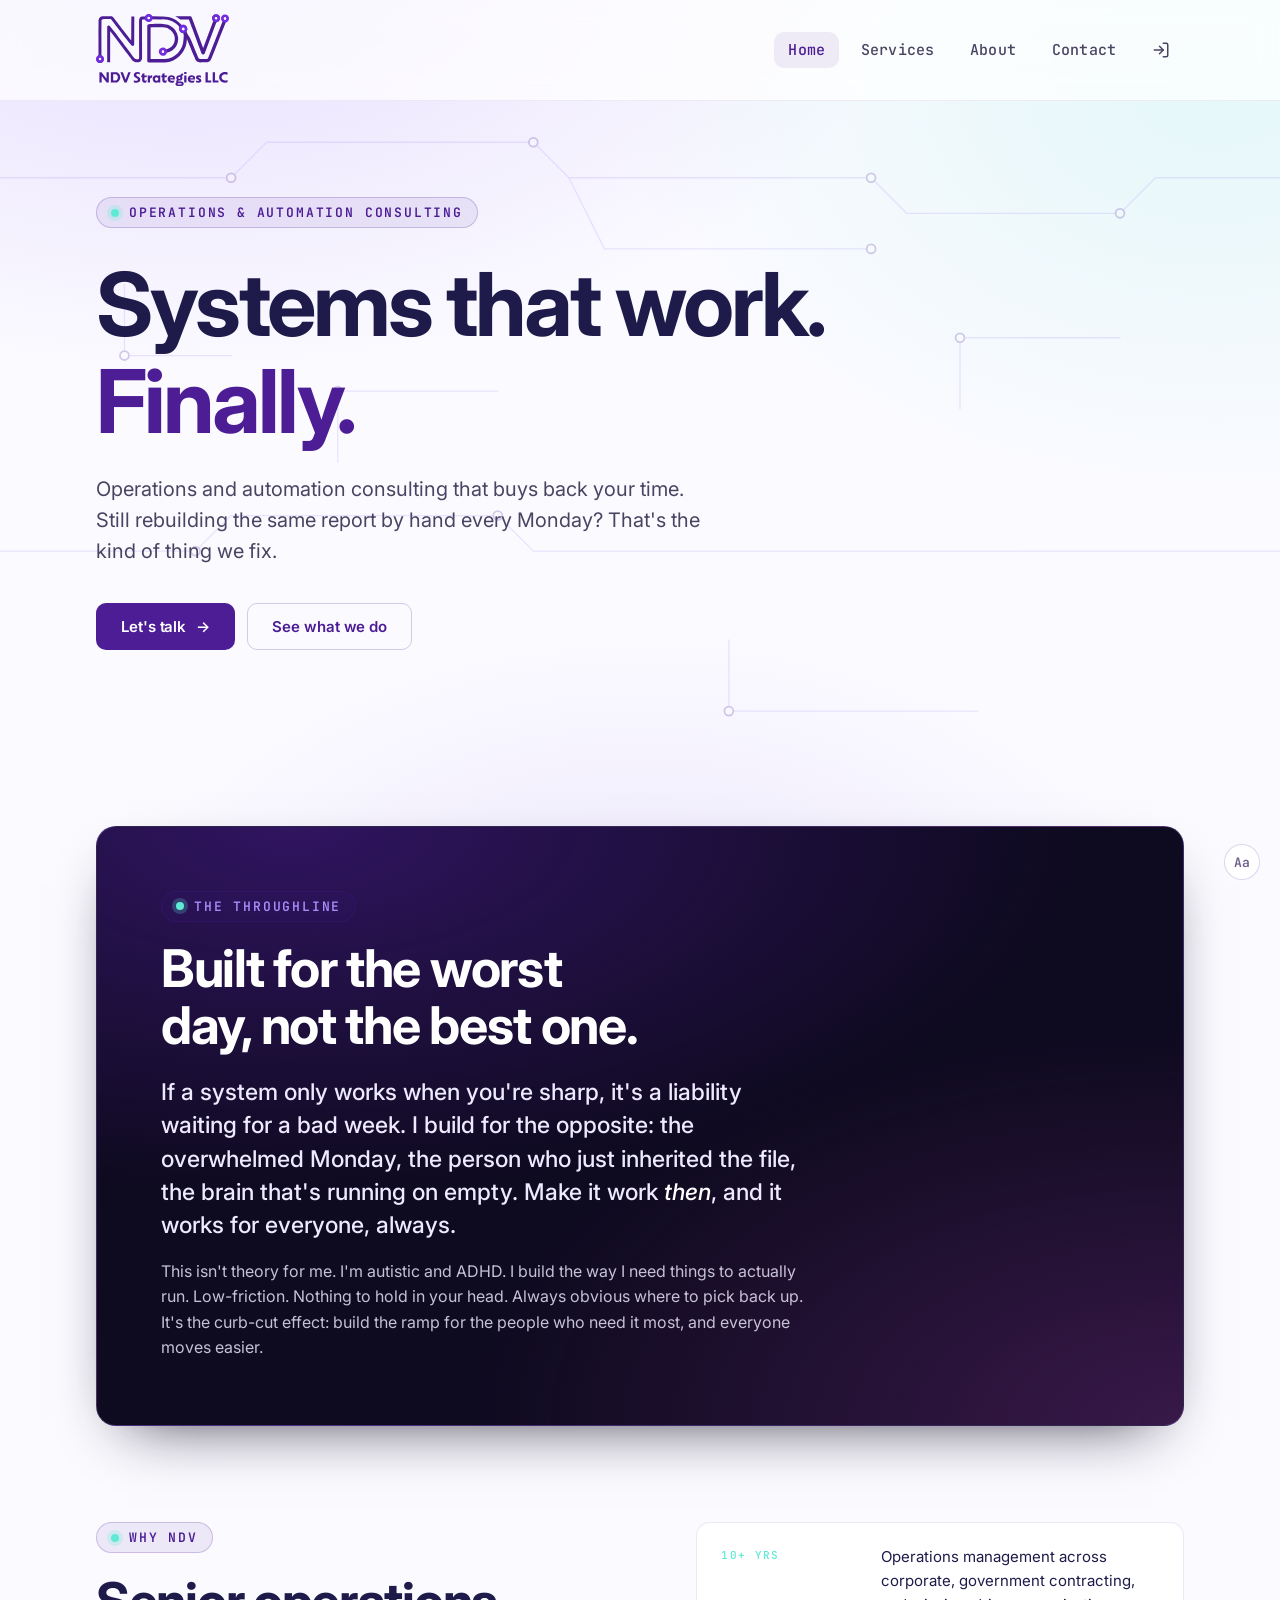
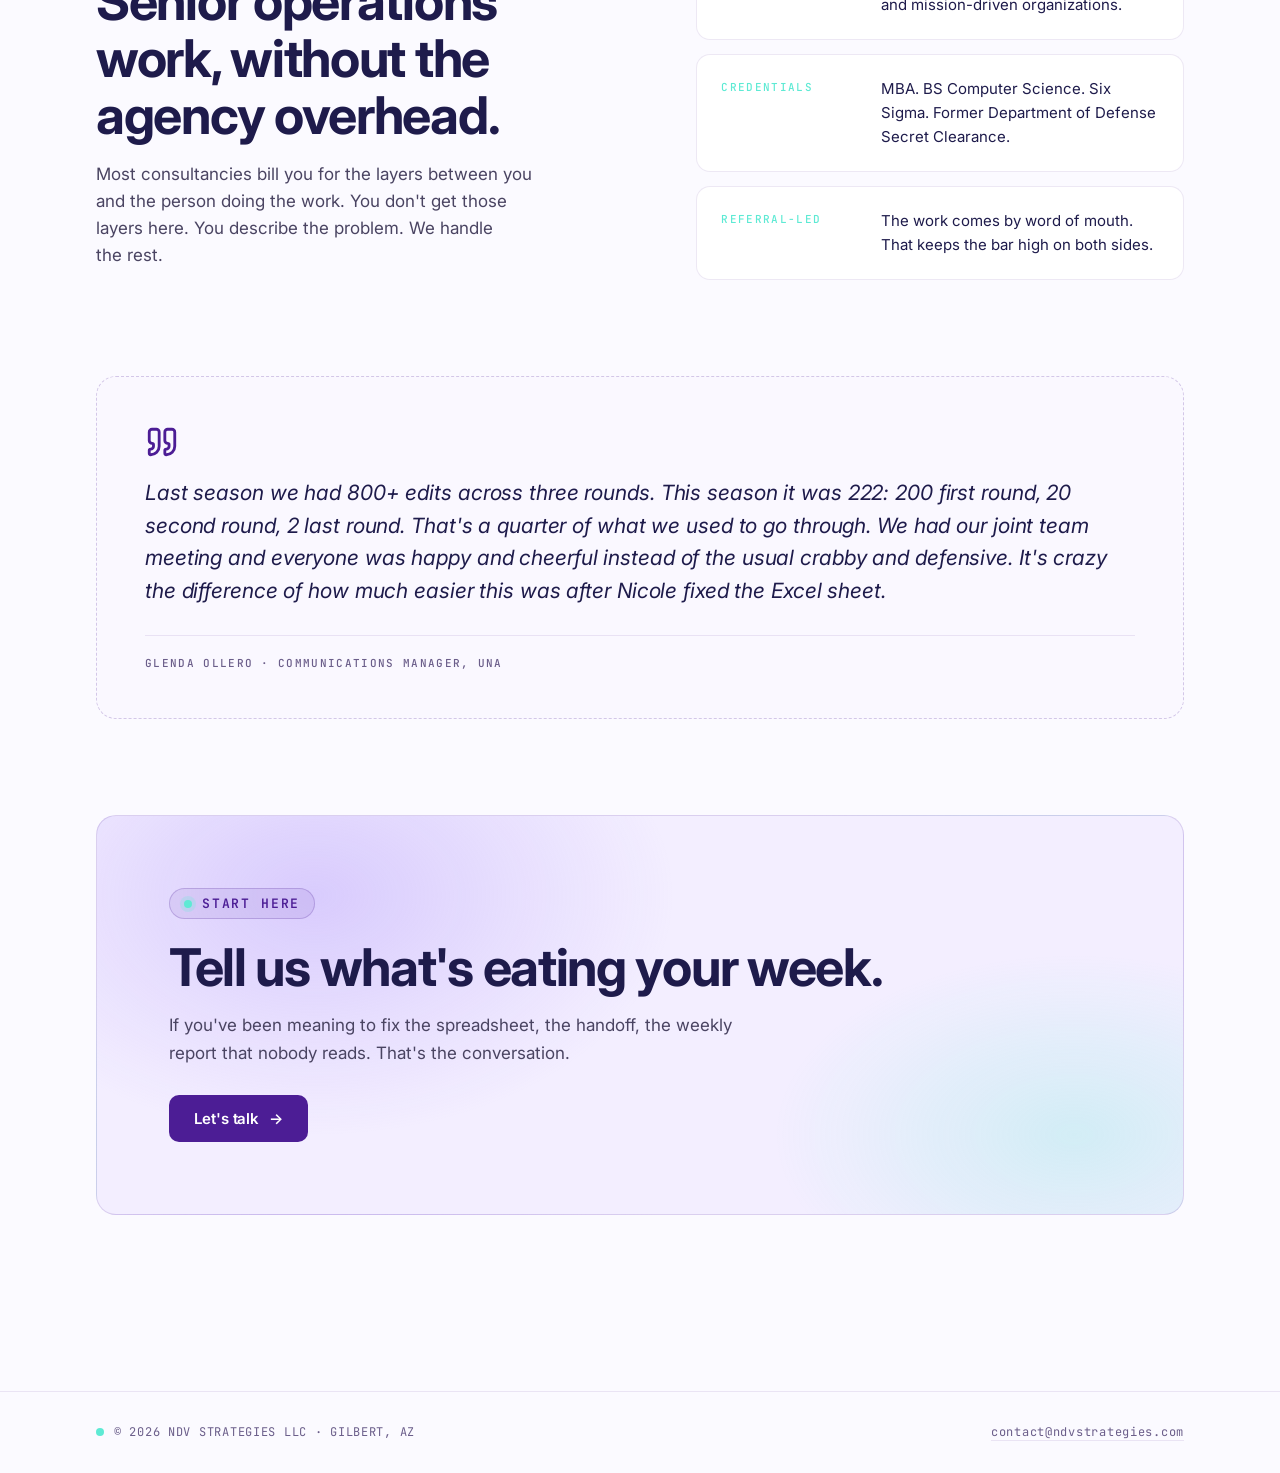
==== commit 24892d65: "Nav order: Home/Services/About/Contact/Login; drop More work stack Reorder nav site-wide so Services" ====
--- a/index.html
+++ b/index.html
@@ -48,8 +48,8 @@
     </button>
     <ul class="nav-links">
       <li><a href="index.html" class="active">Home</a></li>
+      <li><a href="services.html">Services</a></li>
       <li><a href="about.html">About</a></li>
-      <li><a href="services.html">Services</a></li>
       <li><a href="contact.html">Contact</a></li>
       <li><a href="portal.html" class="nav-portal" aria-label="Client login portal" title="Client login"><svg width="18" height="18" viewBox="0 0 24 24" fill="none" stroke="currentColor" stroke-width="2" stroke-linecap="round" stroke-linejoin="round" aria-hidden="true"><path d="m10 17 5-5-5-5"/><path d="M15 12H3"/><path d="M15 3h4a2 2 0 0 1 2 2v14a2 2 0 0 1-2 2h-4"/></svg><span class="nav-portal-text">Login</span></a></li>
     </ul>
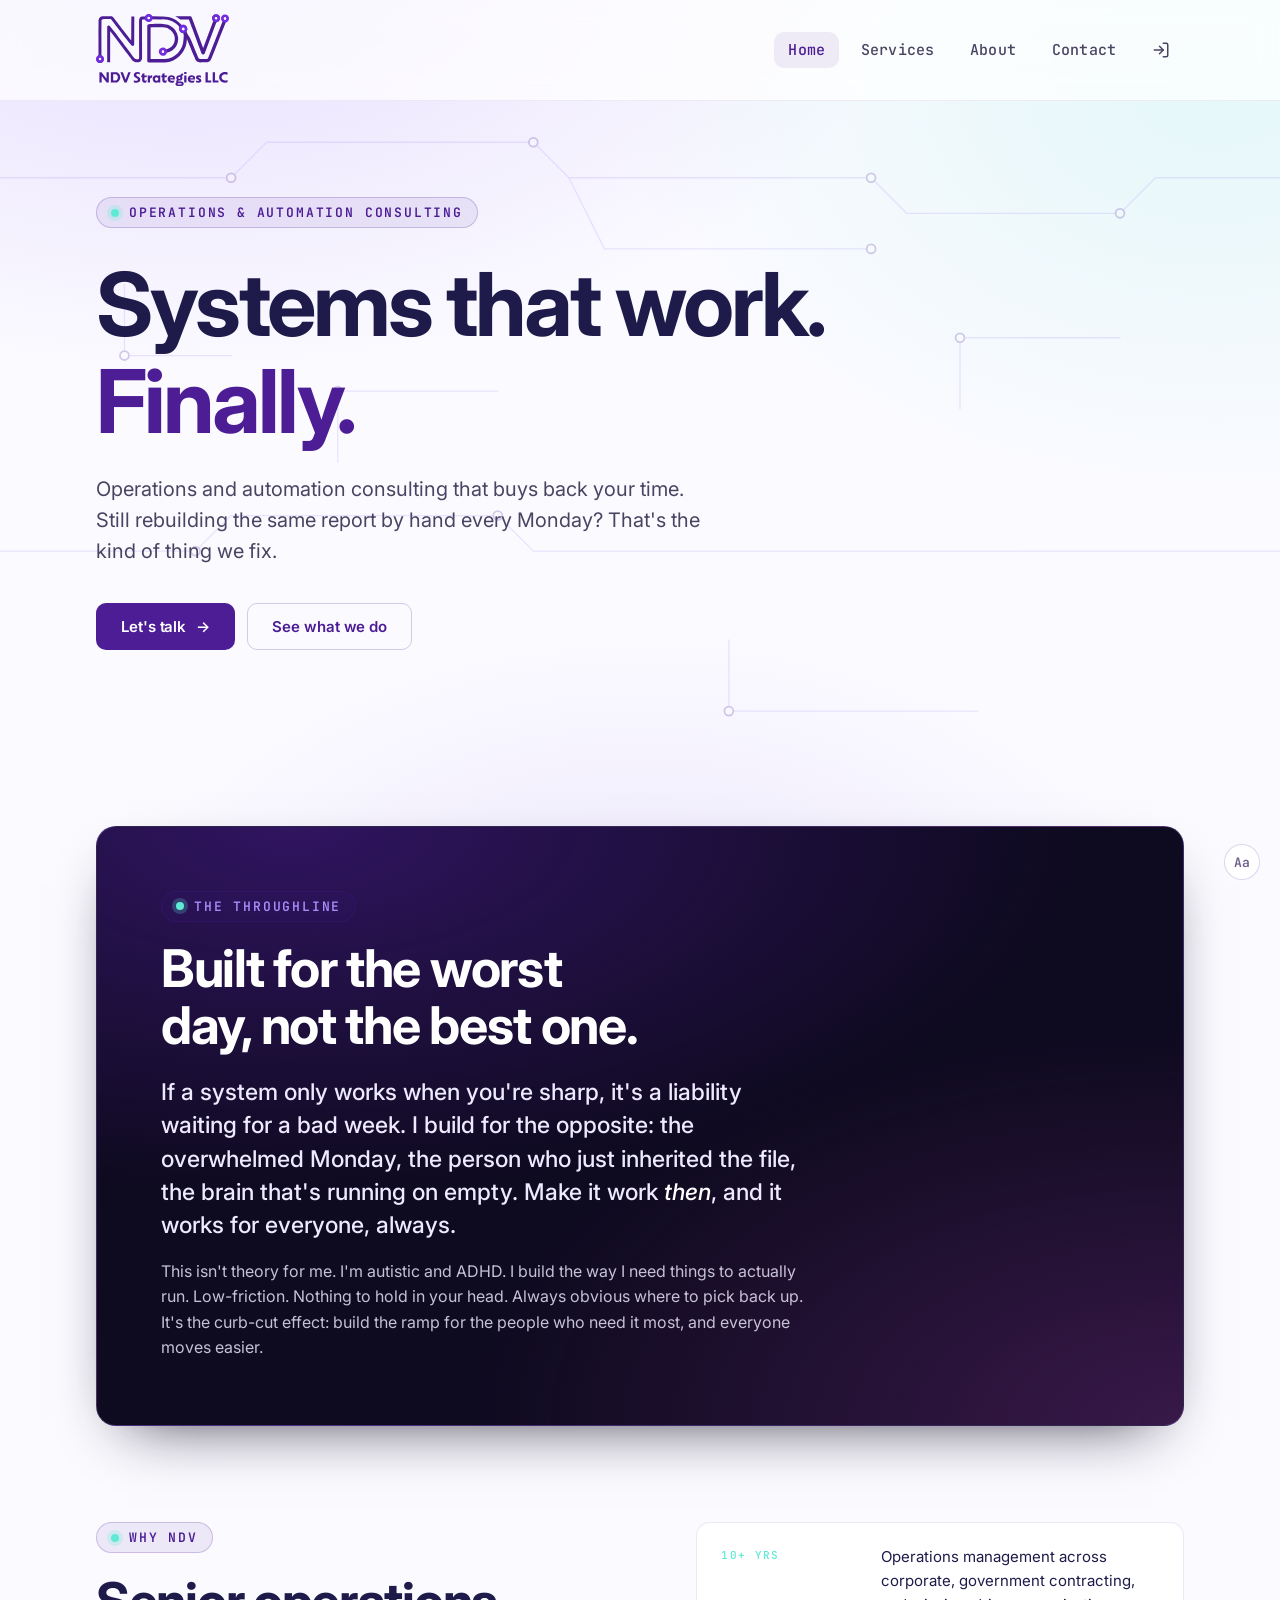
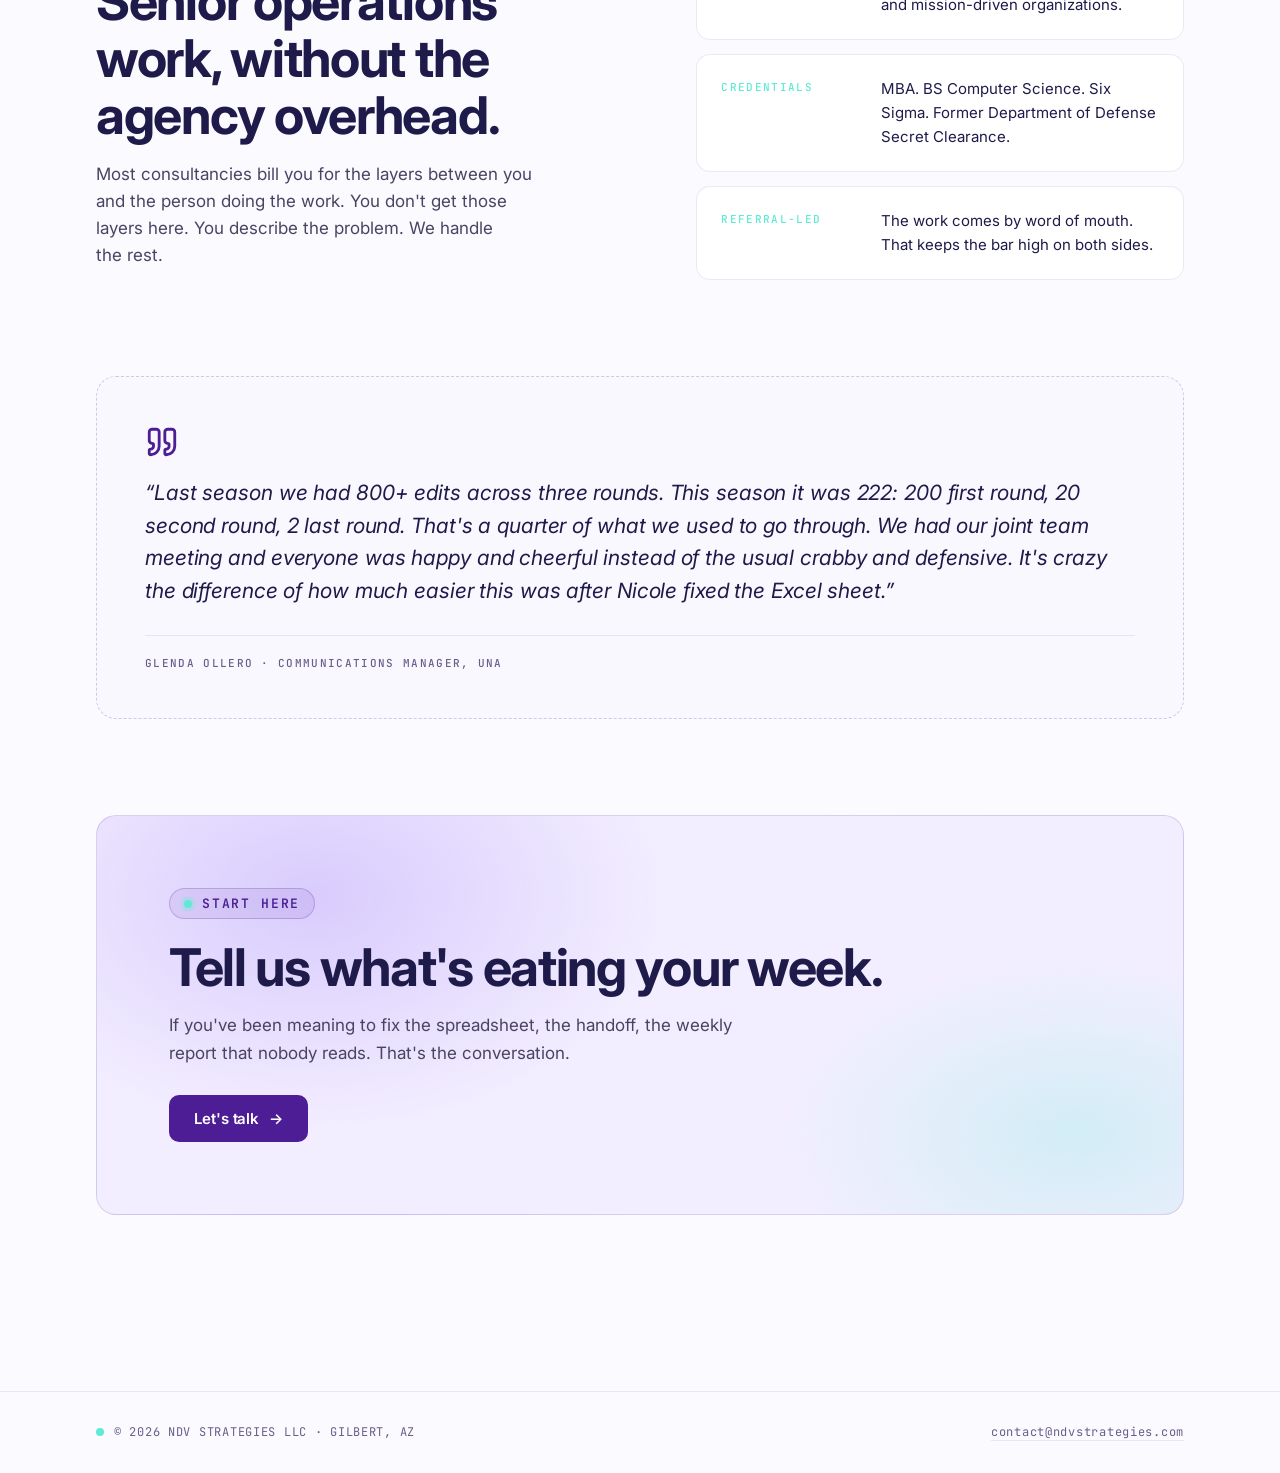
==== commit 7e73fef8: "feat(site): rewrite About story, add Dr. Severson testimonial, reorder services - about.html: new fo" ====
--- a/index.html
+++ b/index.html
@@ -115,7 +115,7 @@
     <div class="shell">
       <div class="testimonial-placeholder">
         <div class="tp-mark"><svg viewBox="0 0 24 24" fill="none" stroke="currentColor" stroke-width="2" stroke-linecap="round" stroke-linejoin="round" aria-hidden="true"><path d="M16 3a2 2 0 0 0-2 2v6a2 2 0 0 0 2 2 1 1 0 0 1 1 1v1a2 2 0 0 1-2 2 1 1 0 0 0-1 1v2a1 1 0 0 0 1 1 6 6 0 0 0 6-6V5a2 2 0 0 0-2-2z"/><path d="M5 3a2 2 0 0 0-2 2v6a2 2 0 0 0 2 2 1 1 0 0 1 1 1v1a2 2 0 0 1-2 2 1 1 0 0 0-1 1v2a1 1 0 0 0 1 1 6 6 0 0 0 6-6V5a2 2 0 0 0-2-2z"/></svg></div>
-        <p class="tp-copy">Last season we had 800+ edits across three rounds. This season it was 222: 200 first round, 20 second round, 2 last round. That&#39;s a quarter of what we used to go through. We had our joint team meeting and everyone was happy and cheerful instead of the usual crabby and defensive. It&#39;s crazy the difference of how much easier this was after Nicole fixed the Excel sheet.</p>
+        <p class="tp-copy">&ldquo;Last season we had 800+ edits across three rounds. This season it was 222: 200 first round, 20 second round, 2 last round. That&#39;s a quarter of what we used to go through. We had our joint team meeting and everyone was happy and cheerful instead of the usual crabby and defensive. It&#39;s crazy the difference of how much easier this was after Nicole fixed the Excel sheet.&rdquo;</p>
         <div class="tp-foot">
           <span class="mono">Glenda Ollero &middot; Communications Manager, UNA</span>
         </div>
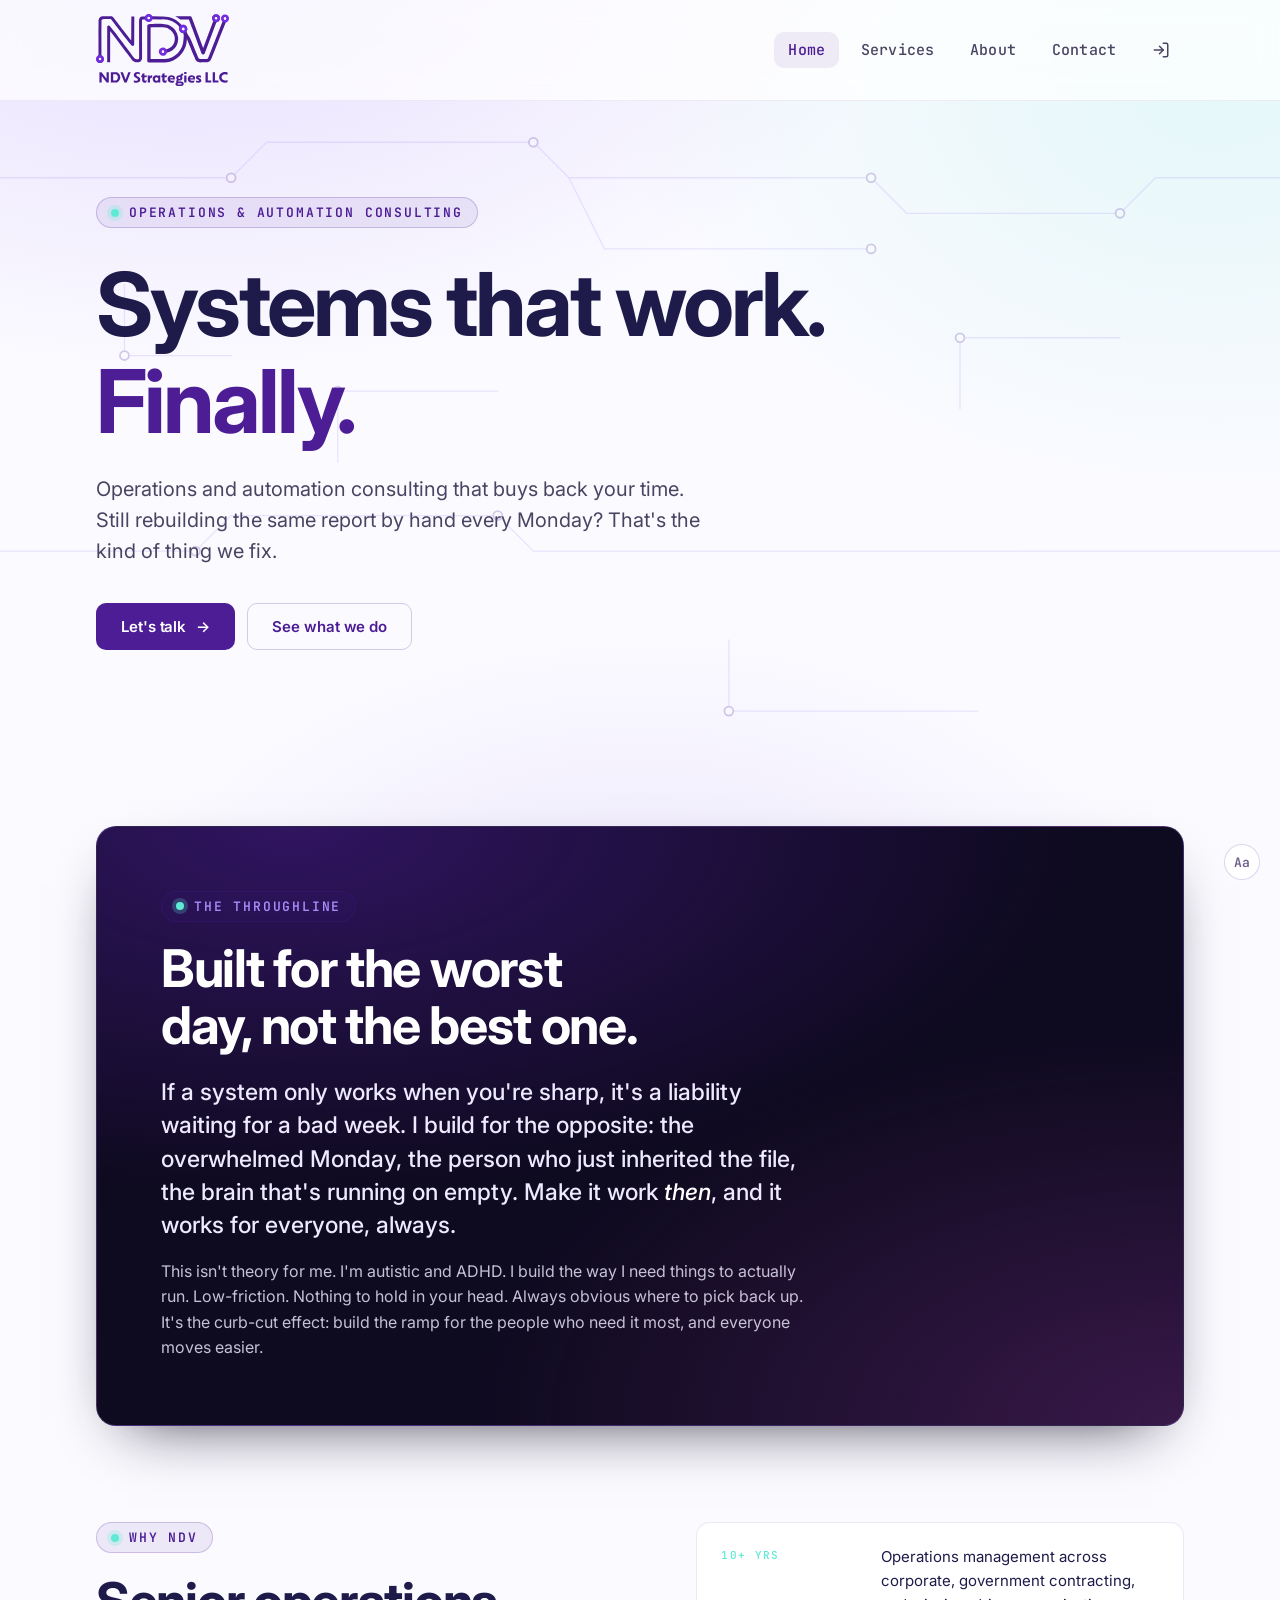
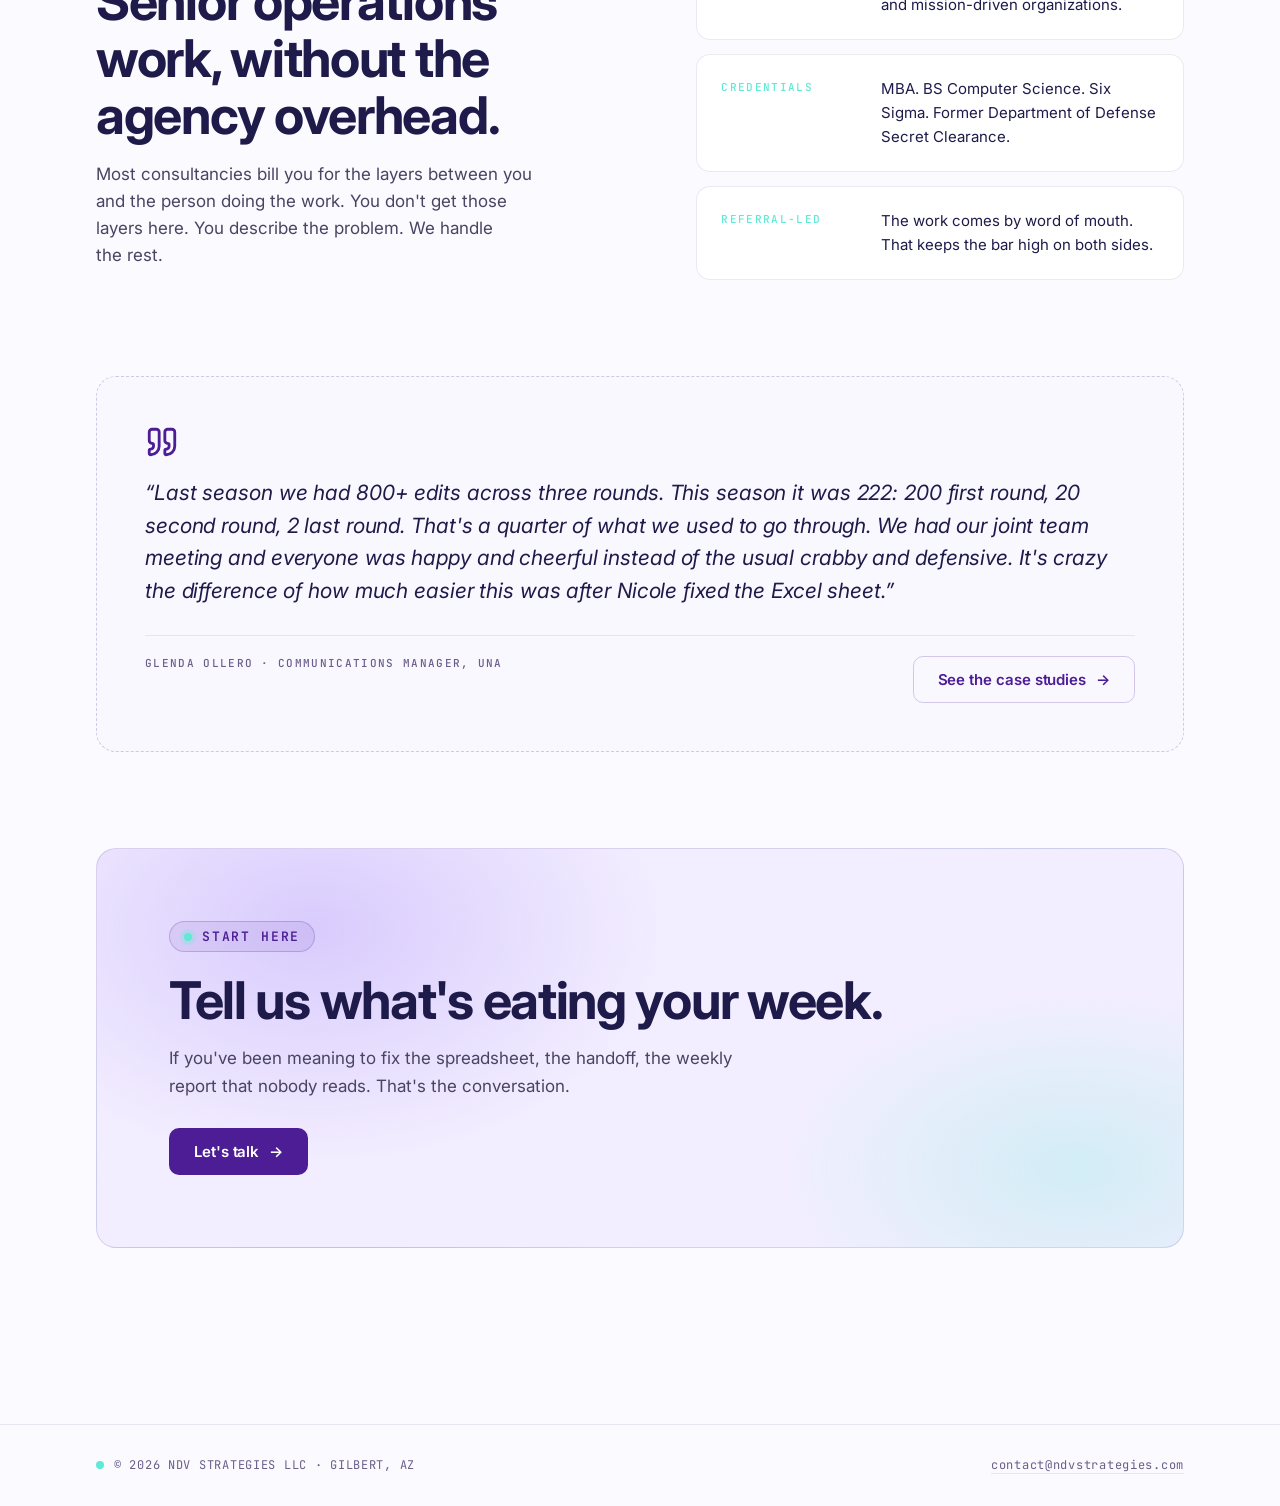
==== commit ae6608dd: "feat: add 'See the case studies' button under Glenda testimonial Links the homepage testimonial to t" ====
--- a/index.html
+++ b/index.html
@@ -118,6 +118,7 @@
         <p class="tp-copy">&ldquo;Last season we had 800+ edits across three rounds. This season it was 222: 200 first round, 20 second round, 2 last round. That&#39;s a quarter of what we used to go through. We had our joint team meeting and everyone was happy and cheerful instead of the usual crabby and defensive. It&#39;s crazy the difference of how much easier this was after Nicole fixed the Excel sheet.&rdquo;</p>
         <div class="tp-foot">
           <span class="mono">Glenda Ollero &middot; Communications Manager, UNA</span>
+          <a class="btn btn-ghost" href="services.html#case-studies">See the case studies <span class="arrow">→</span></a>
         </div>
       </div>
     </div>
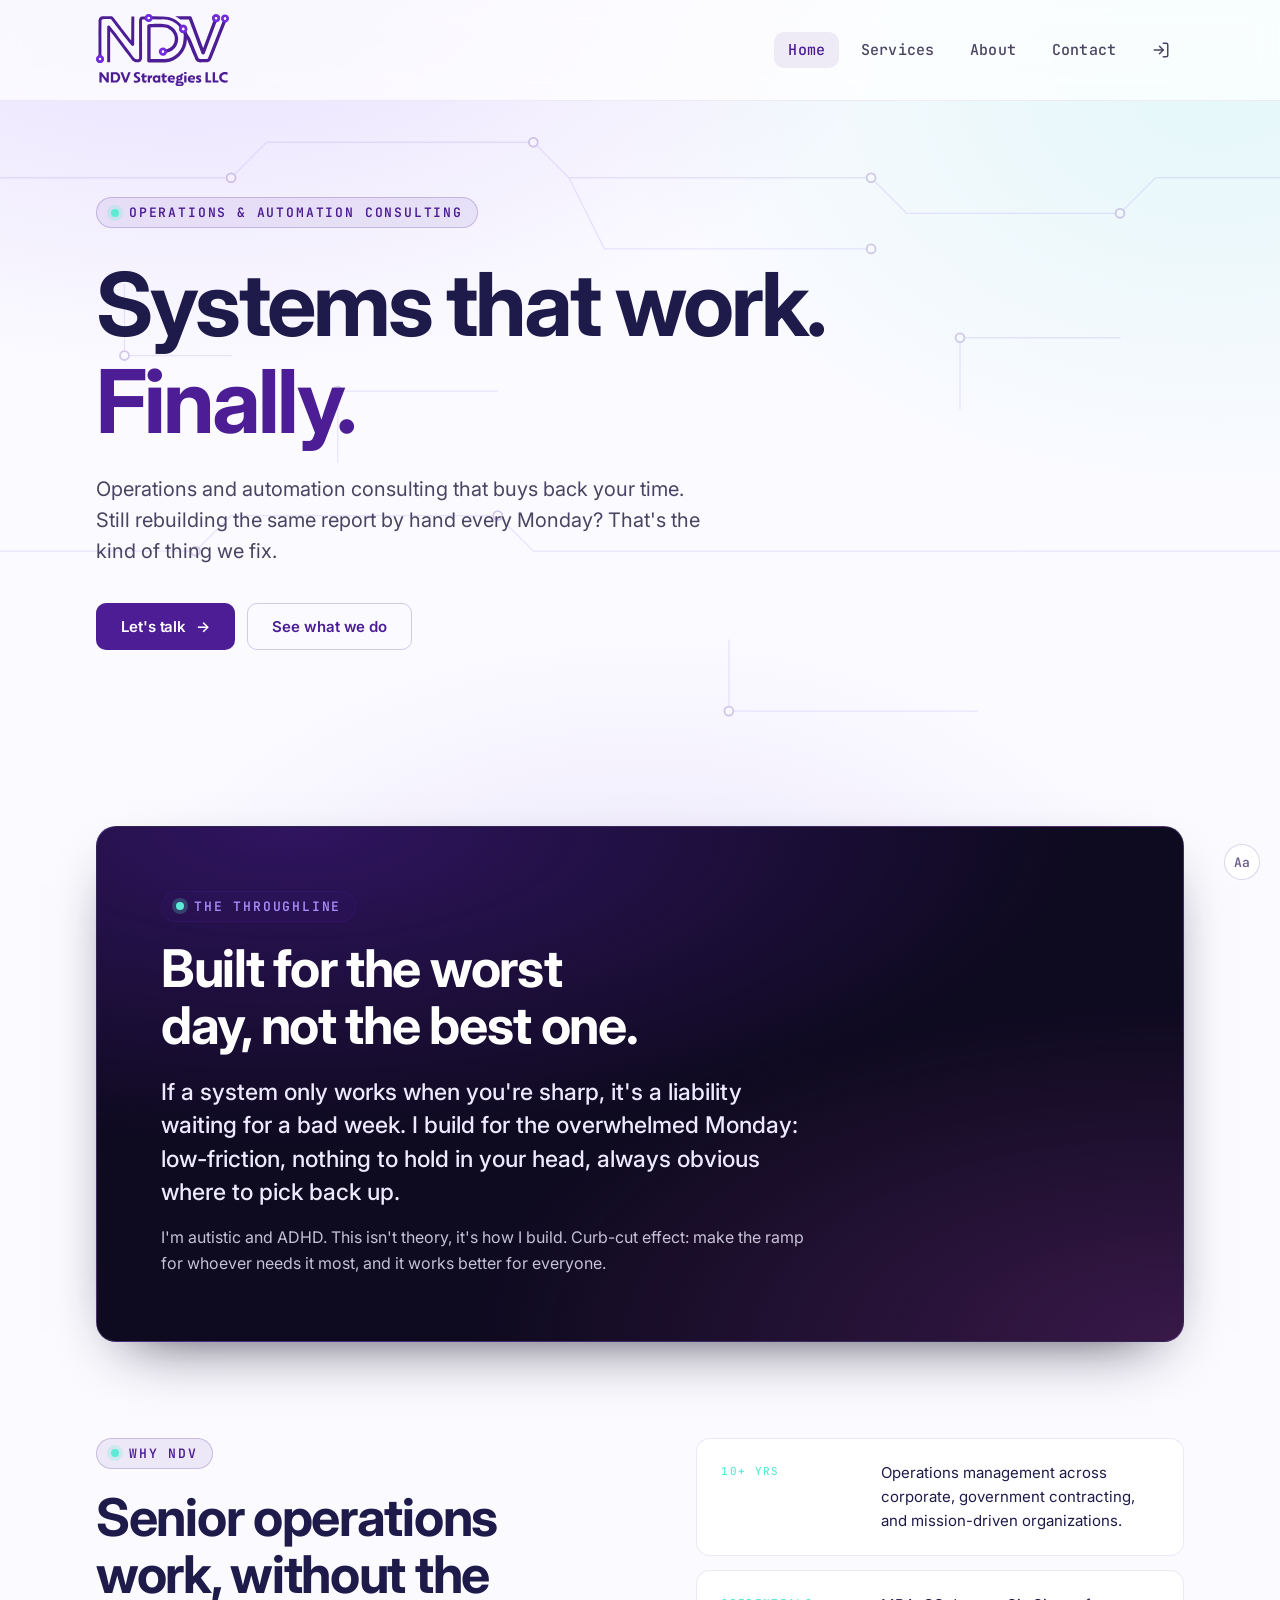
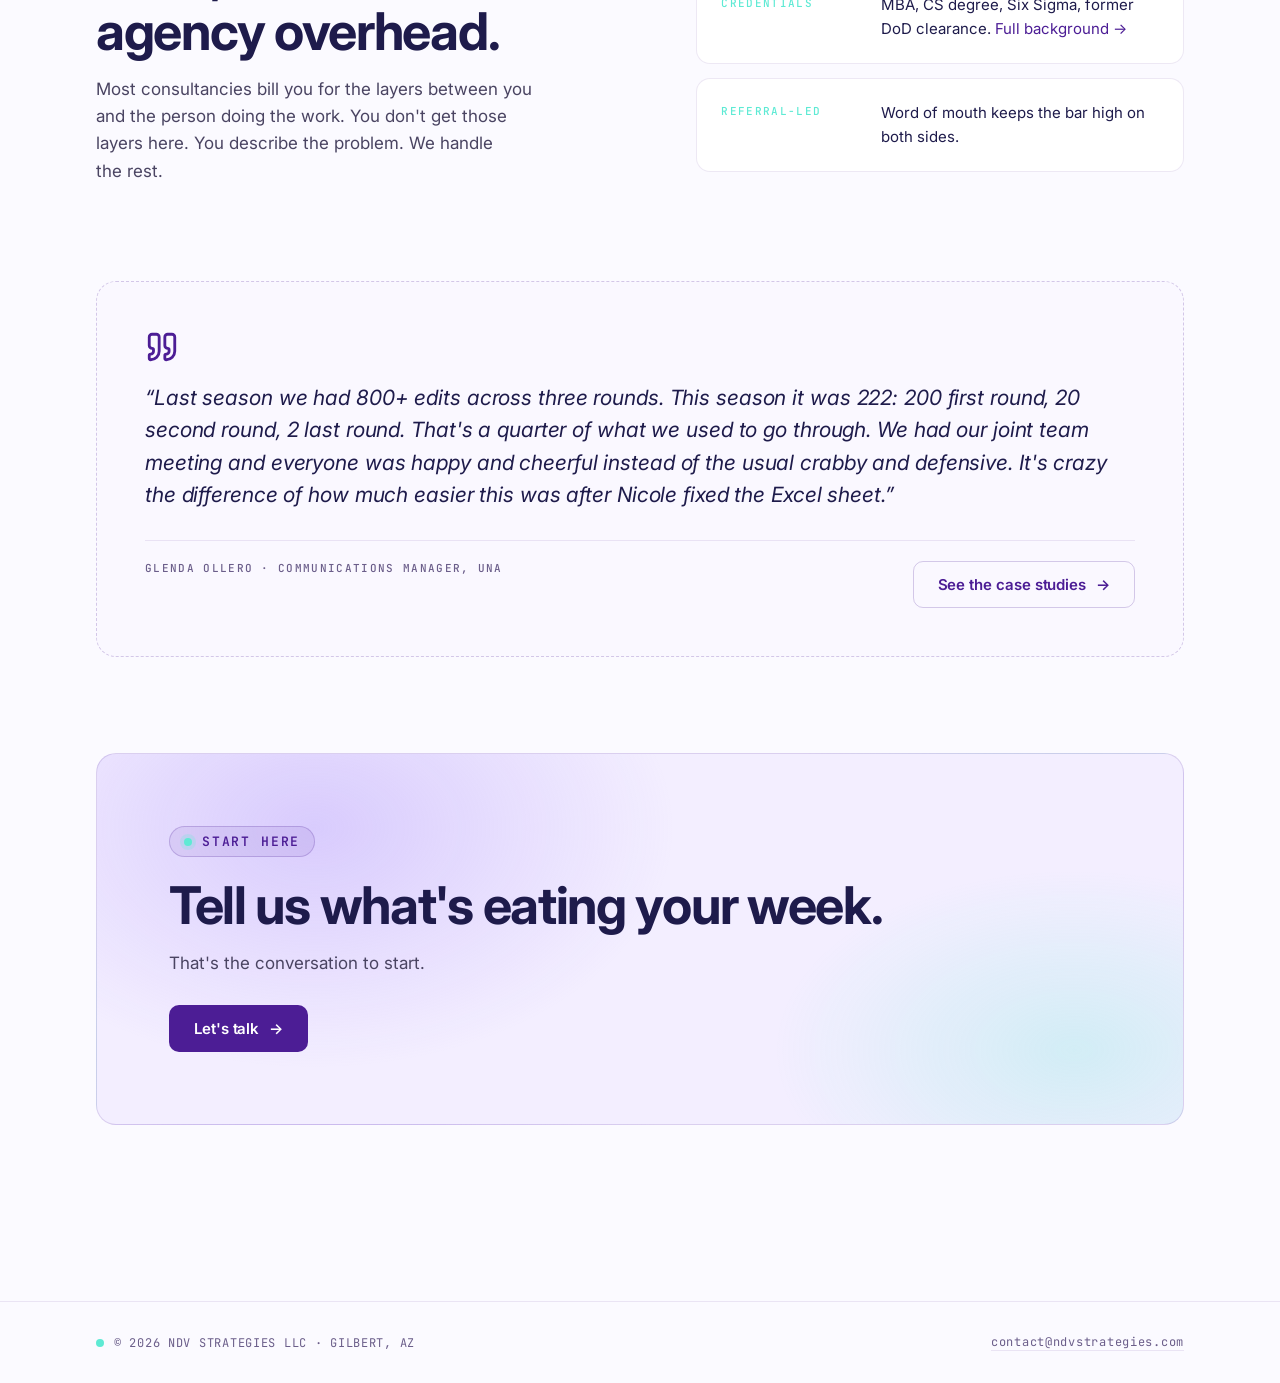
==== commit c05cbd0c: "content: concise copy pass across Home, About, Services Cuts the cross-page redundancy without touch" ====
--- a/index.html
+++ b/index.html
@@ -77,8 +77,8 @@
       <div class="philosophy">
         <span class="eyebrow"><span class="node"></span> The throughline</span>
         <h2>Built for the worst day, not the best one.</h2>
-        <p class="phil-lede">If a system only works when you're sharp, it's a liability waiting for a bad week. I build for the opposite: the overwhelmed Monday, the person who just inherited the file, the brain that's running on empty. Make it work <em>then</em>, and it works for everyone, always.</p>
-        <p>This isn't theory for me. I'm autistic and ADHD. I build the way I need things to actually run. Low-friction. Nothing to hold in your head. Always obvious where to pick back up. It's the curb-cut effect: build the ramp for the people who need it most, and everyone moves easier.</p>
+        <p class="phil-lede">If a system only works when you're sharp, it's a liability waiting for a bad week. I build for the overwhelmed Monday: low-friction, nothing to hold in your head, always obvious where to pick back up.</p>
+        <p>I'm autistic and ADHD. This isn't theory, it's how I build. Curb-cut effect: make the ramp for whoever needs it most, and it works better for everyone.</p>
       </div>
     </div>
   </section>
@@ -99,11 +99,11 @@
           </li>
           <li>
             <span class="mono-label">Credentials</span>
-            <p>MBA. BS Computer Science. Six Sigma. Former Department of Defense Secret Clearance.</p>
+            <p>MBA, CS degree, Six Sigma, former DoD clearance. <a href="about.html#credentials">Full background &rarr;</a></p>
           </li>
           <li>
             <span class="mono-label">Referral-led</span>
-            <p>The work comes by word of mouth. That keeps the bar high on both sides.</p>
+            <p>Word of mouth keeps the bar high on both sides.</p>
           </li>
         </ul>
       </div>
@@ -130,7 +130,7 @@
       <div class="cta-band">
         <span class="eyebrow"><span class="node"></span> Start here</span>
         <h2 style="margin-top:20px">Tell us what's eating your week.</h2>
-        <p>If you've been meaning to fix the spreadsheet, the handoff, the weekly report that nobody reads. That's the conversation.</p>
+        <p>That's the conversation to start.</p>
         <a class="btn" href="contact.html">Let's talk <span class="arrow">→</span></a>
       </div>
     </div>
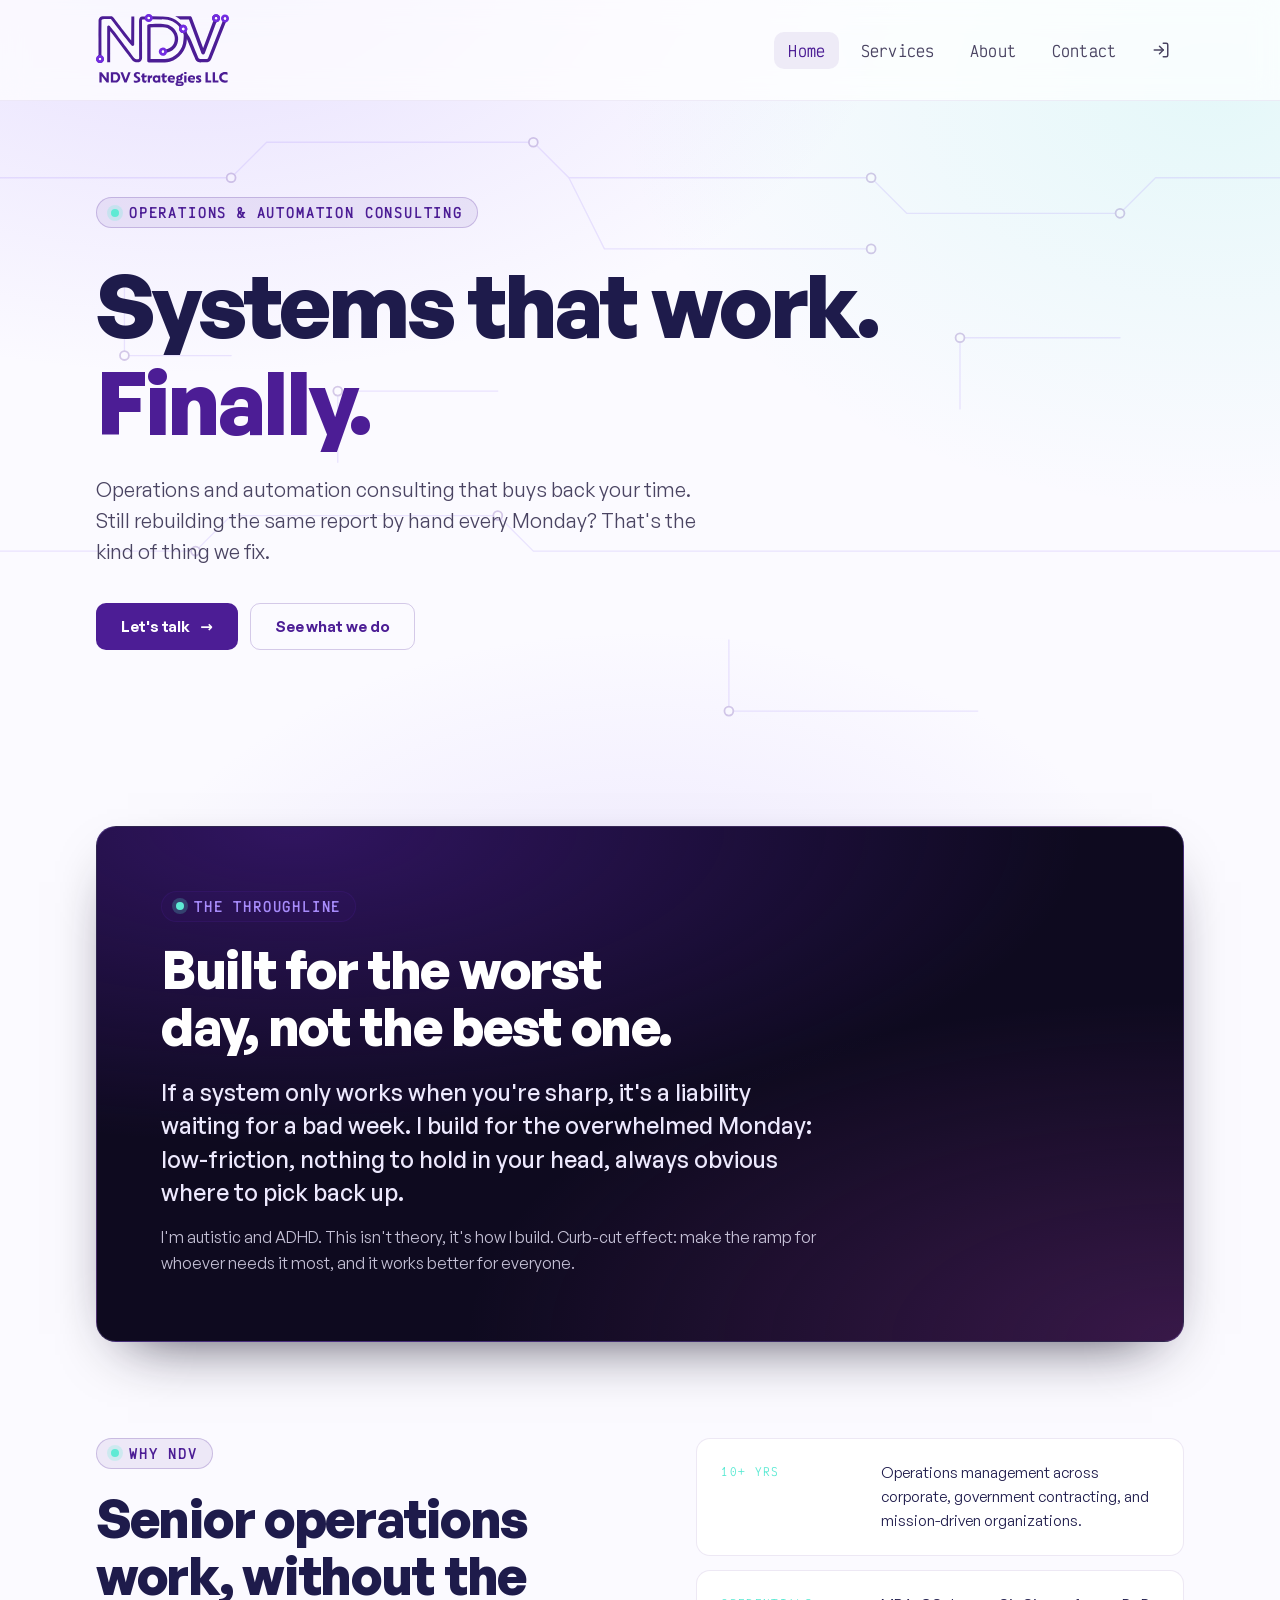
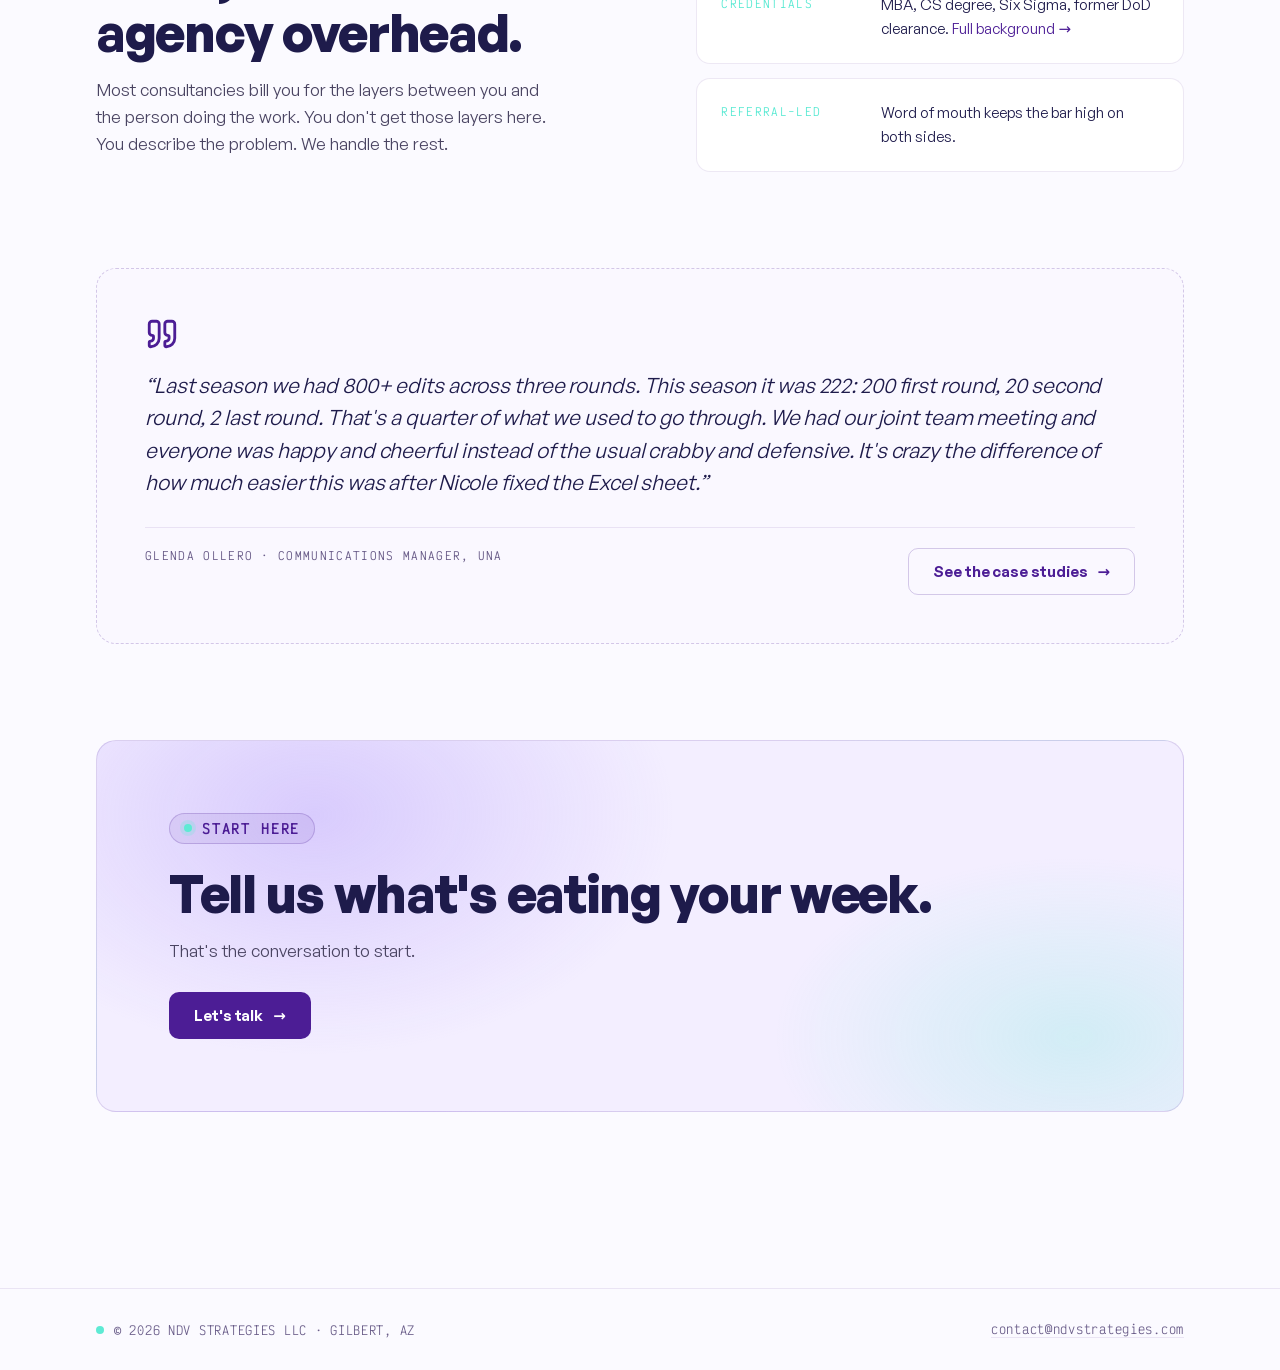
==== commit 35e149a9: "feat(brand): General Sans + Victor Mono, self-hosted; remove Fast Font toggle Type swap: - Inter -> " ====
--- a/index.html
+++ b/index.html
@@ -145,7 +145,6 @@
 
   </div>
 </footer>
-<script>if (localStorage.getItem('fastfont') === 'true') document.body.classList.add('fast-font');</script>
 
 <!-- Page-specific styles -->
 <style>
@@ -244,6 +243,5 @@
   links?.querySelectorAll('a').forEach(a => a.addEventListener('click', () => links.classList.remove('open')));
 </script>
 
-<button class="font-toggle" onclick="document.body.classList.toggle('fast-font'); localStorage.setItem('fastfont', document.body.classList.contains('fast-font'))" title="Toggle reading font">Aa</button>
 </body>
 </html>
--- a/colors_and_type.css
+++ b/colors_and_type.css
@@ -1,8 +1,46 @@
-@import url('https://fonts.googleapis.com/css2?family=Inter:wght@400;500;600;700&family=JetBrains+Mono:wght@400;500&display=swap');
+/* Type is SELF-HOSTED from /fonts, not pulled from a third-party CDN, so the
+   site renders in the intended faces even if Google Fonts or Fontshare is
+   blocked, slow, or down. Weights match what the site actually uses: 400/500/
+   600/700 sans, 400/500 mono. font-display:swap so text is never invisible
+   while a face loads. */
+
+/* General Sans, Fontshare, ITF Free Font License */
+@font-face {
+  font-family: 'General Sans';
+  src: url('fonts/general-sans-400-normal.woff2') format('woff2');
+  font-weight: 400; font-style: normal; font-display: swap;
+}
+@font-face {
+  font-family: 'General Sans';
+  src: url('fonts/general-sans-500-normal.woff2') format('woff2');
+  font-weight: 500; font-style: normal; font-display: swap;
+}
+@font-face {
+  font-family: 'General Sans';
+  src: url('fonts/general-sans-600-normal.woff2') format('woff2');
+  font-weight: 600; font-style: normal; font-display: swap;
+}
+@font-face {
+  font-family: 'General Sans';
+  src: url('fonts/general-sans-700-normal.woff2') format('woff2');
+  font-weight: 700; font-style: normal; font-display: swap;
+}
+
+/* Victor Mono, SIL Open Font License 1.1 */
+@font-face {
+  font-family: 'Victor Mono';
+  src: url('fonts/victor-mono-latin-400-normal.woff2') format('woff2');
+  font-weight: 400; font-style: normal; font-display: swap;
+}
+@font-face {
+  font-family: 'Victor Mono';
+  src: url('fonts/victor-mono-latin-500-normal.woff2') format('woff2');
+  font-weight: 500; font-style: normal; font-display: swap;
+}
 
 :root {
-  --font-sans: 'Inter', system-ui, -apple-system, sans-serif;
-  --font-mono: 'JetBrains Mono', 'Fira Code', monospace;
+  --font-sans: 'General Sans', system-ui, -apple-system, sans-serif;
+  --font-mono: 'Victor Mono', ui-monospace, 'Fira Code', monospace;
 
   /* Brand */
   --purple-deep:  #4C1D95;
--- a/css/styles.css
+++ b/css/styles.css
@@ -1,23 +1,6 @@
 /* ─────────────────────────────────────────────────────────
    NDV Strategies — shared site styles (LIGHT MODE)
    ───────────────────────────────────────────────────────── */
-
-/* ── Fast Font (accessibility toggle) ───────────────────── */
-@font-face {
-  font-family: 'FastFont';
-  src: url('../fonts/FastFont.woff2') format('woff2'),
-       url('../fonts/Fast_Sans.ttf') format('truetype');
-  font-display: swap;
-}
-body.fast-font {
-  font-family: 'FastFont', system-ui, sans-serif;
-  font-feature-settings: "calt" 1;
-}
-body.fast-font h1, body.fast-font h2, body.fast-font h3, body.fast-font h4,
-body.fast-font p, body.fast-font li, body.fast-font a, body.fast-font span,
-body.fast-font label, body.fast-font input, body.fast-font textarea, body.fast-font button {
-  font-family: 'FastFont', system-ui, sans-serif;
-}
 
 * { box-sizing: border-box; }
 
@@ -337,38 +320,6 @@
   background: #fff;
 }
 
-/* ── Accessibility font toggle (floating) ───────────── */
-.font-toggle {
-  position: fixed;
-  bottom: 20px;
-  right: 20px;
-  width: 36px;
-  height: 36px;
-  border-radius: 999px;
-  border: 1px solid rgba(76,29,149,0.18);
-  background: rgba(255,255,255,0.85);
-  backdrop-filter: blur(8px);
-  color: #6B5E8A;
-  font-family: var(--font-mono);
-  font-size: 13px;
-  font-weight: 600;
-  cursor: pointer;
-  z-index: 99;
-  transition: all var(--fast) var(--ease);
-  padding: 0;
-  line-height: 1;
-}
-.font-toggle:hover {
-  border-color: var(--purple-deep);
-  color: var(--purple-deep);
-  transform: scale(1.08);
-}
-body.fast-font .font-toggle {
-  background: var(--purple-deep);
-  color: #fff;
-  border-color: var(--purple-deep);
-}
-
 /* ── Footer ──────────────────────────────────────────── */
 .site-footer {
   margin-top: 80px;
